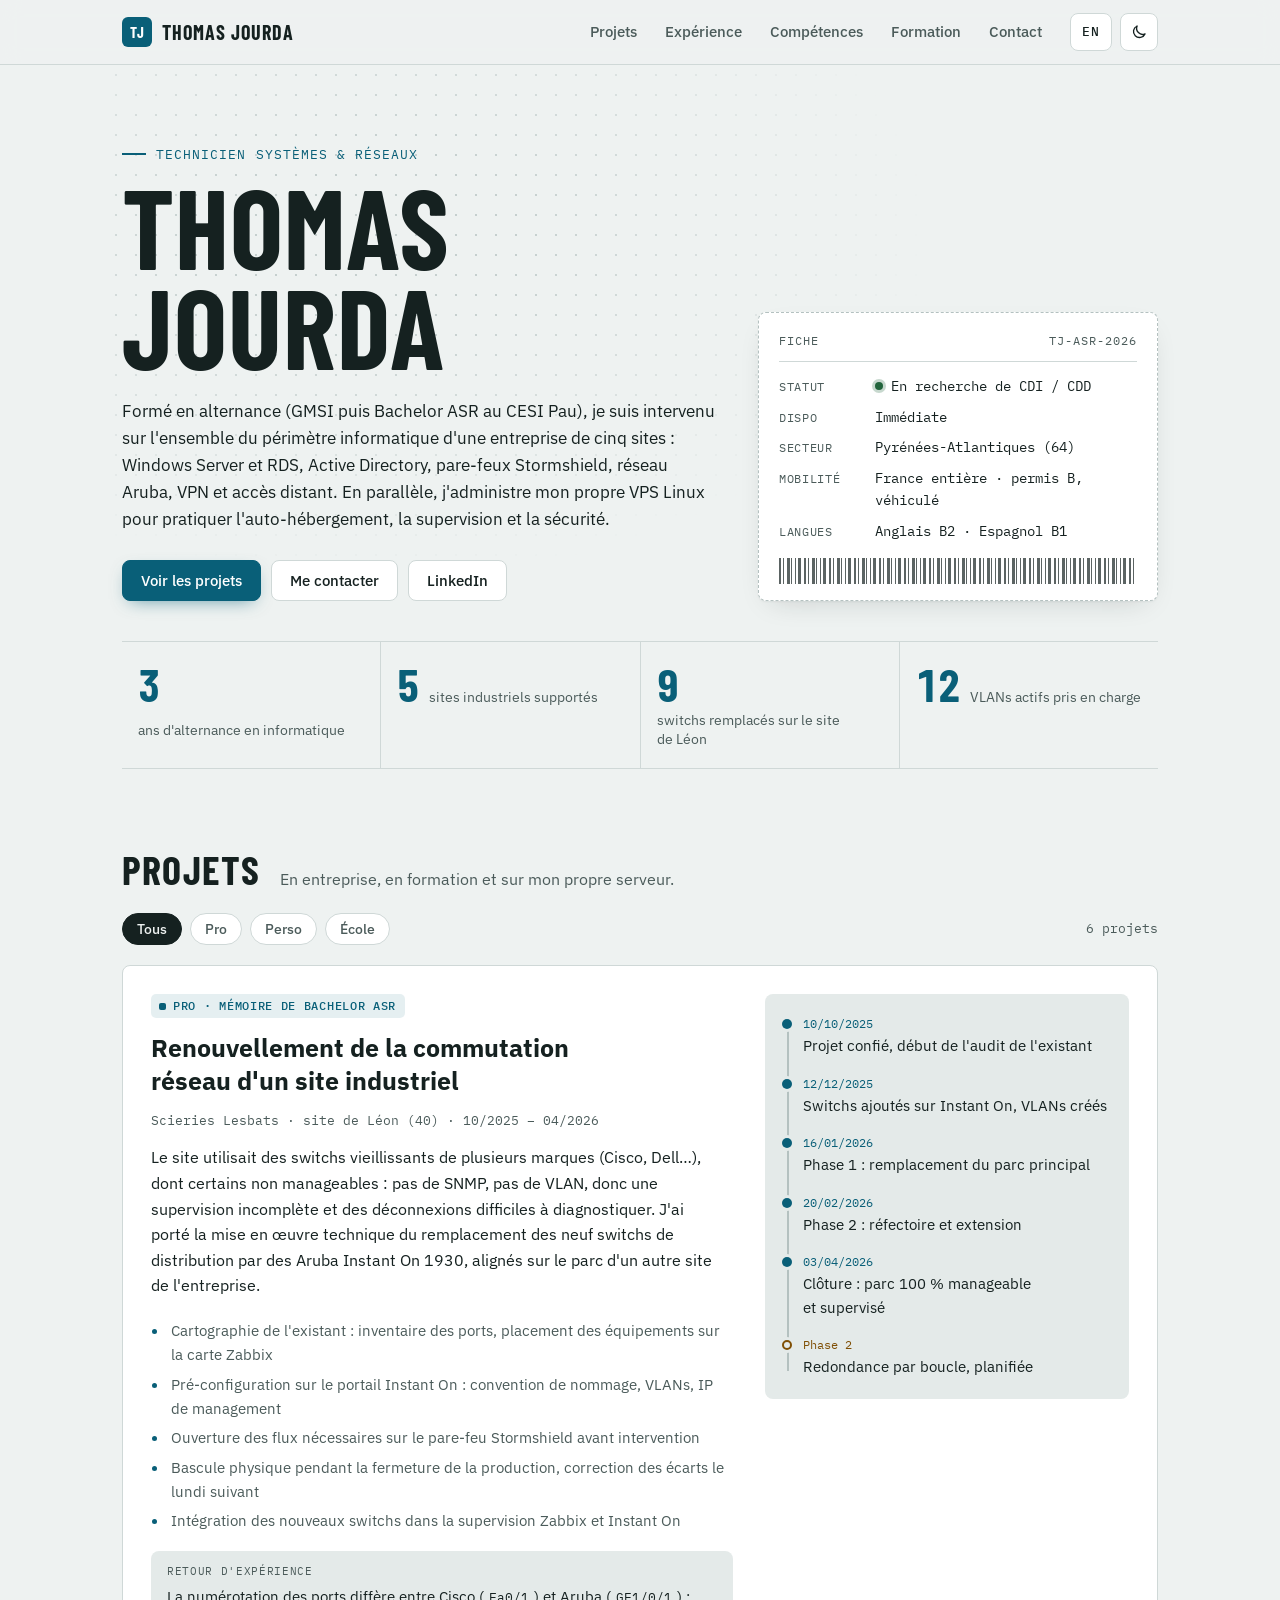
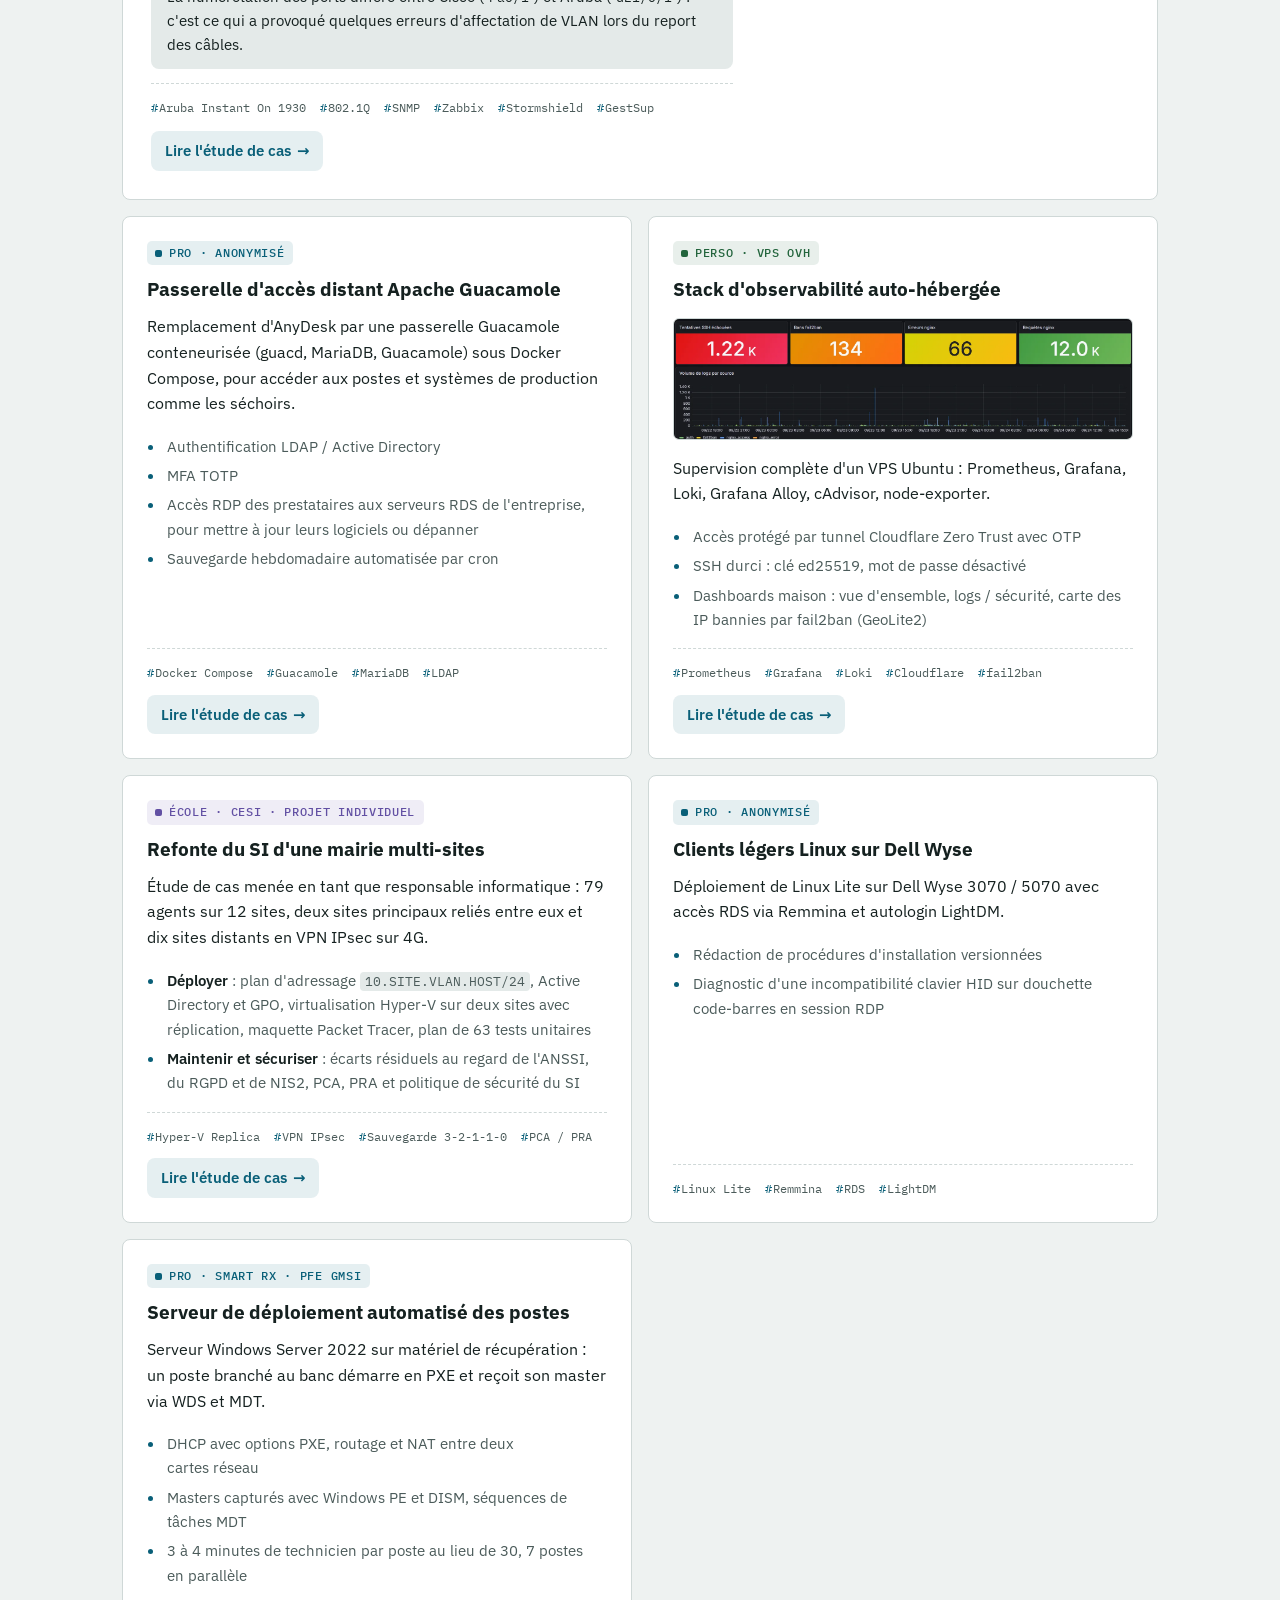
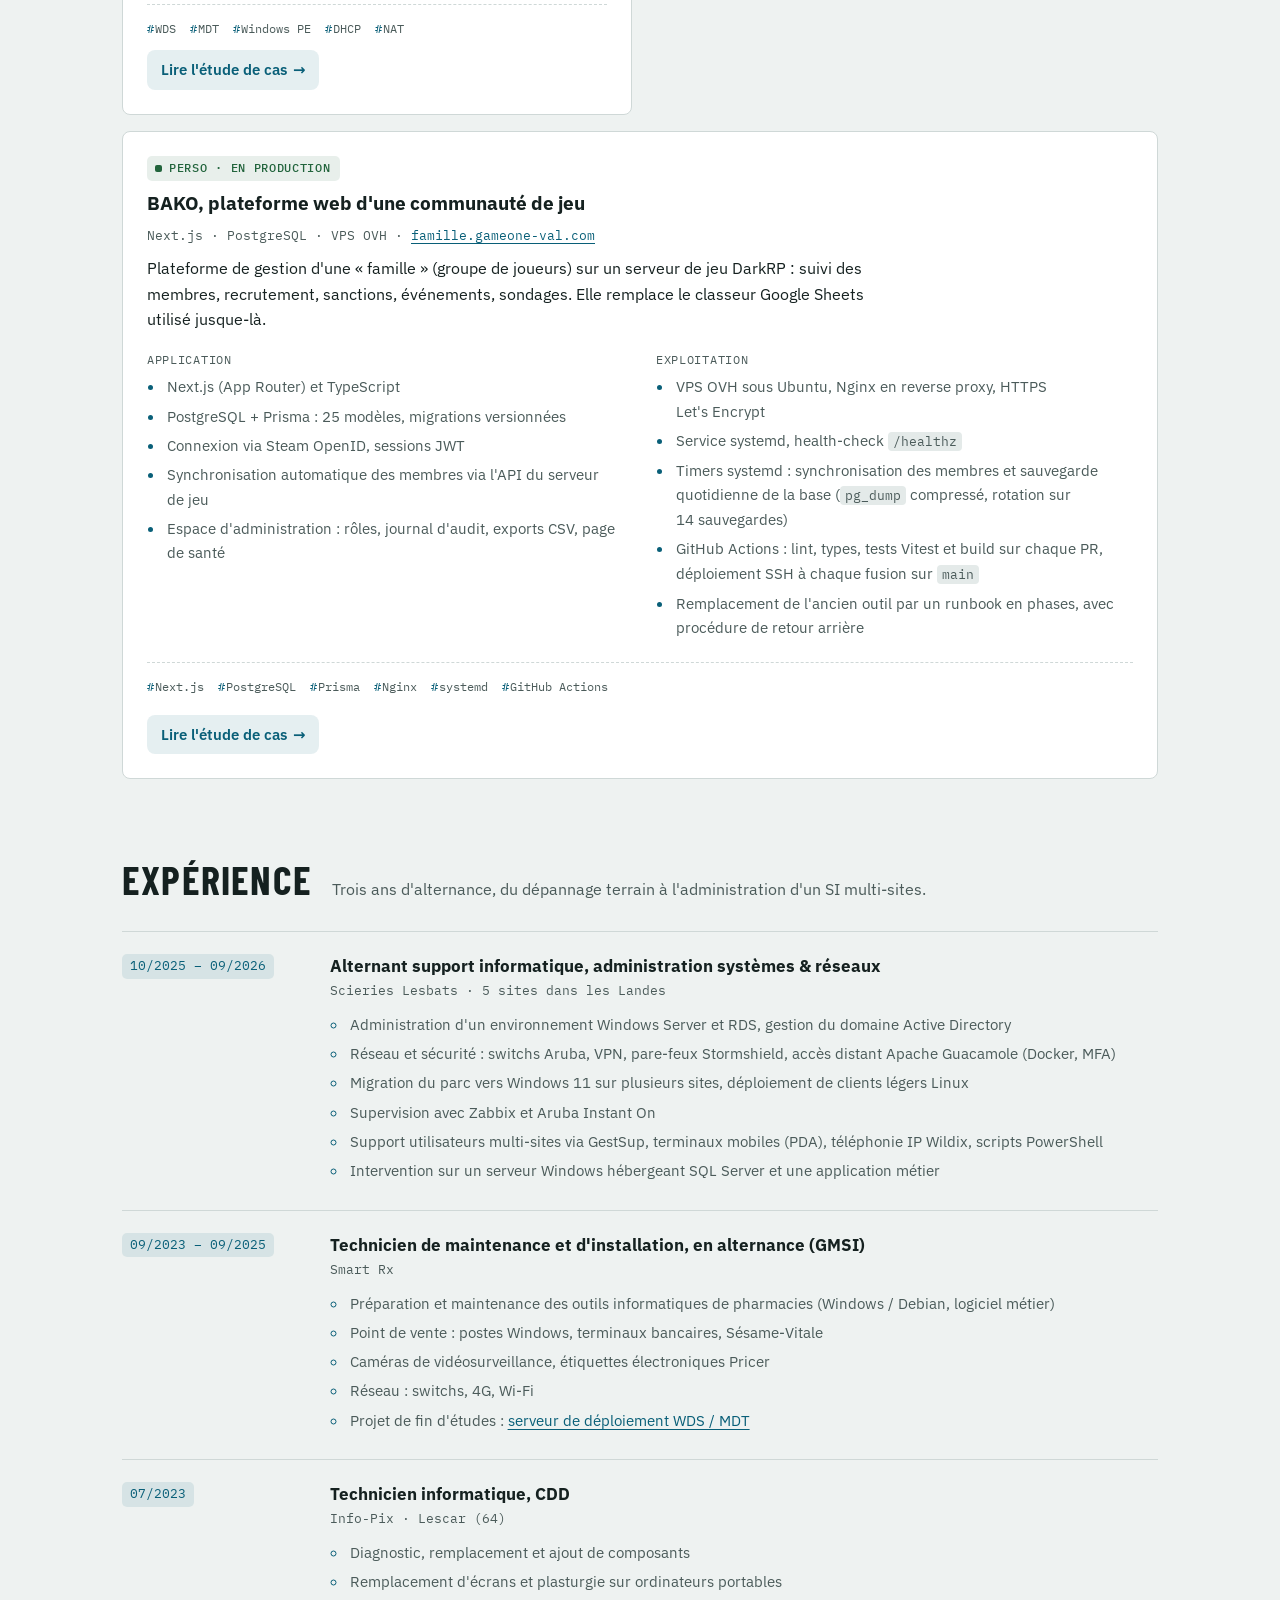
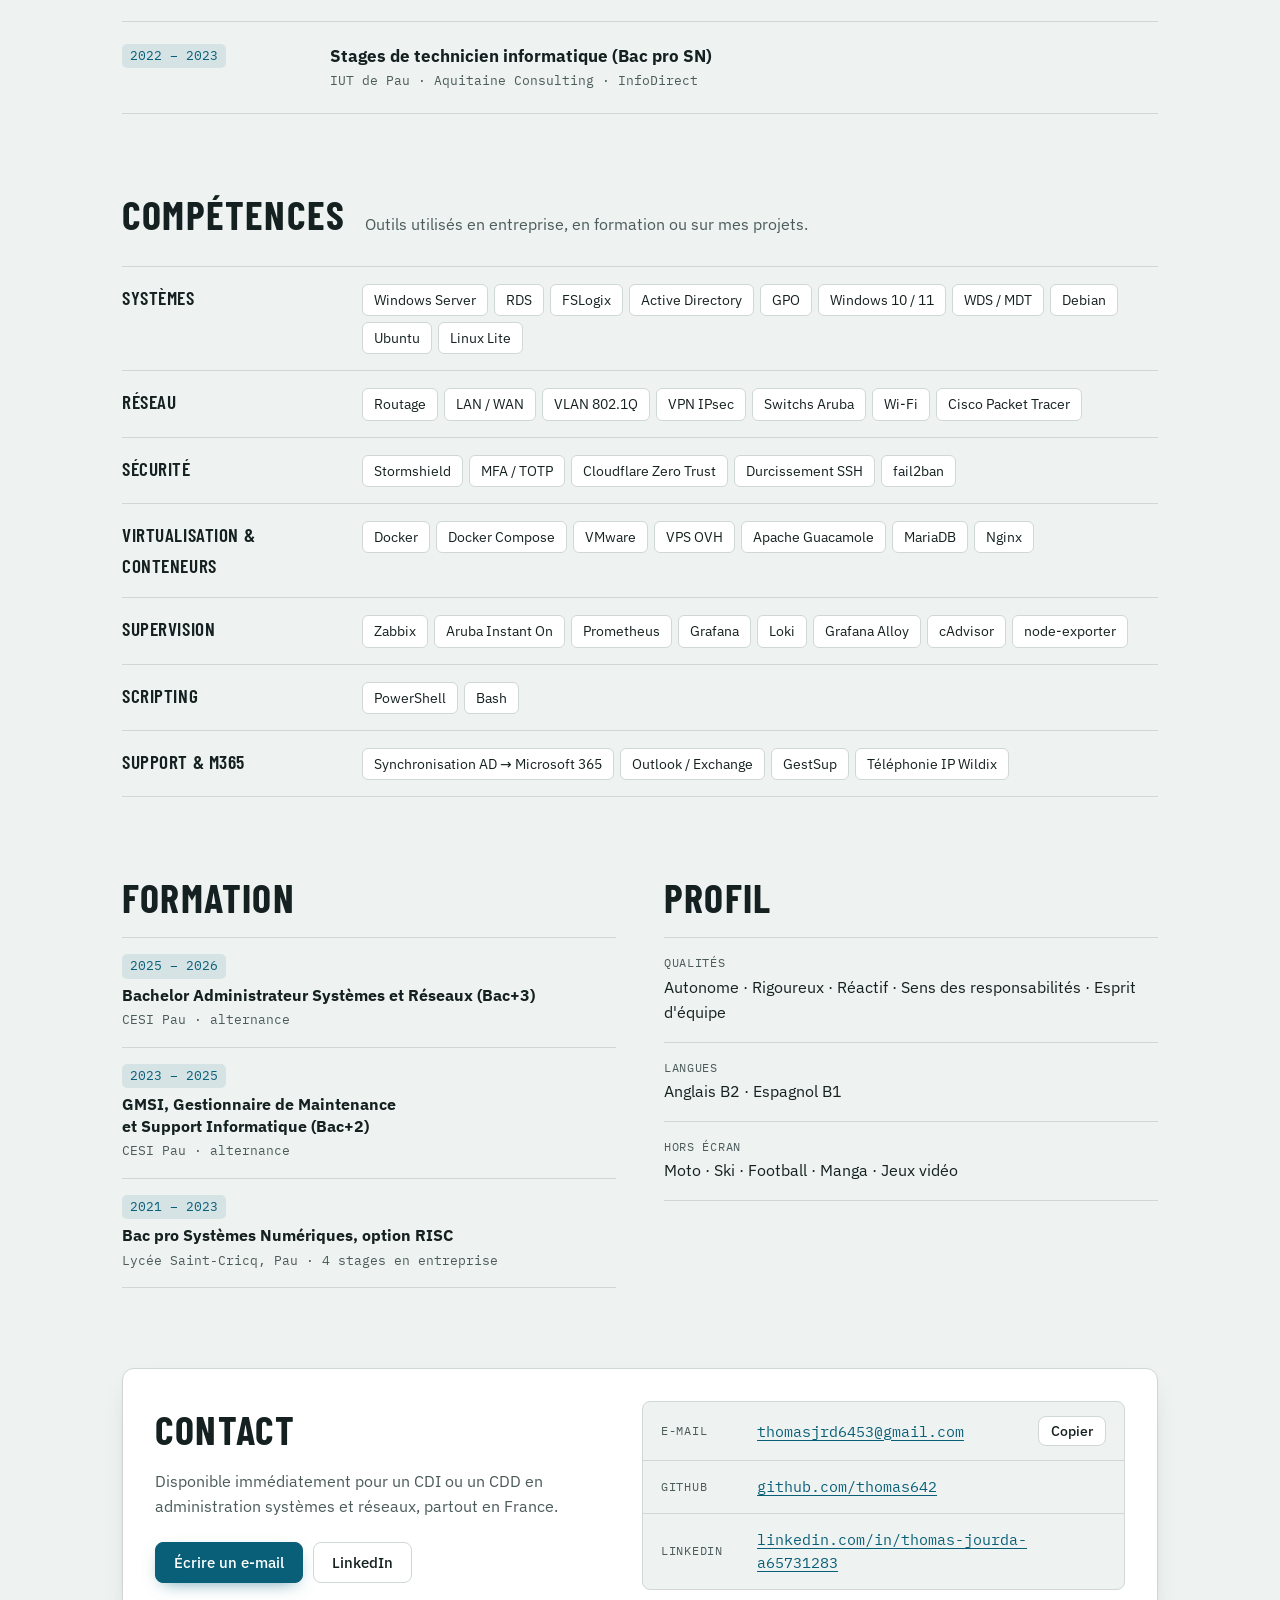
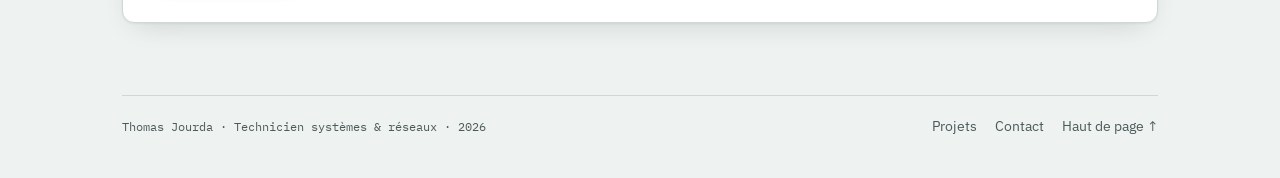
==== index.html @ bf683b91 "Étude de cas : serveur de déploiement des postes (Smart Rx) - Nouvelle page FR/EN : serveur WDS + MD" ====
<!DOCTYPE html>
<html lang="fr">
<head>
<meta charset="UTF-8">
<meta name="viewport" content="width=device-width, initial-scale=1.0, viewport-fit=cover">
<title>Thomas Jourda · Technicien systèmes &amp; réseaux</title>
<meta name="description" content="Portfolio de Thomas Jourda, technicien systèmes et réseaux (Bachelor ASR, CESI Pau) : Windows Server, Active Directory, réseau Aruba, Stormshield, supervision.">
<link rel="canonical" href="https://thomas642.github.io/Portfolio/">
<link rel="alternate" hreflang="fr" href="https://thomas642.github.io/Portfolio/">
<link rel="alternate" hreflang="en" href="https://thomas642.github.io/Portfolio/en/">
<link rel="alternate" hreflang="x-default" href="https://thomas642.github.io/Portfolio/">
<meta property="og:type" content="website">
<meta property="og:locale" content="fr_FR">
<meta property="og:site_name" content="Thomas Jourda">
<meta property="og:title" content="Thomas Jourda · Technicien systèmes &amp; réseaux">
<meta property="og:description" content="Windows Server, Active Directory, réseau Aruba, Stormshield, supervision. Projets, expérience et contact.">
<meta property="og:url" content="https://thomas642.github.io/Portfolio/">
<meta property="og:image" content="https://thomas642.github.io/Portfolio/assets/og-image.png">
<meta property="og:image:width" content="1200">
<meta property="og:image:height" content="630">
<meta property="og:image:alt" content="Thomas Jourda, technicien systèmes et réseaux">
<meta name="twitter:card" content="summary_large_image">
<link rel="preload" href="assets/fonts/barlow-condensed-700-latin.woff2" as="font" type="font/woff2" crossorigin>
<link rel="preload" href="assets/fonts/ibm-plex-sans-latin.woff2" as="font" type="font/woff2" crossorigin>
<meta name="theme-color" content="#eef2f1" media="(prefers-color-scheme: light)">
<meta name="theme-color" content="#0f1618" media="(prefers-color-scheme: dark)">
<link rel="stylesheet" href="assets/style.css?v=20261102a">
<link rel="icon" href="assets/favicon.svg" type="image/svg+xml">
<link rel="apple-touch-icon" href="assets/apple-touch-icon.png">
</head>
<body>
<!-- BODY:START -->
<a class="skip" href="#projets">Aller au contenu</a>
<header class="topbar">
  <div class="wrap topbar-inner">
    <a class="brand" href="#top" aria-label="Thomas Jourda, accueil du portfolio"><span class="mono-tag" aria-hidden="true">TJ</span>Thomas Jourda</a>
    <nav class="mainnav" aria-label="Sections">
      <a href="#projets">Projets</a>
      <a href="#experience">Expérience</a>
      <a href="#competences">Compétences</a>
      <a href="#formation">Formation</a>
      <a href="#contact">Contact</a>
    </nav>
    <div class="top-actions">
      <a class="lang-switch" href="en/index.html" hreflang="en" lang="en" aria-label="English version">EN</a>
      <button id="theme-toggle" class="icon-btn" type="button" aria-label="Passer en thème sombre">
      <svg class="i-moon" viewBox="0 0 24 24" aria-hidden="true"><path d="M20 14.5A8 8 0 0 1 9.5 4a8 8 0 1 0 10.5 10.5Z" fill="none" stroke="currentColor" stroke-width="1.8" stroke-linejoin="round"/></svg>
      <svg class="i-sun" viewBox="0 0 24 24" aria-hidden="true"><circle cx="12" cy="12" r="4" fill="none" stroke="currentColor" stroke-width="1.8"/><path d="M12 2.5v2.5M12 19v2.5M2.5 12H5M19 12h2.5M5.3 5.3l1.8 1.8M16.9 16.9l1.8 1.8M5.3 18.7l1.8-1.8M16.9 7.1l1.8-1.8" stroke="currentColor" stroke-width="1.8" stroke-linecap="round"/></svg>
      </button>
    </div>
  </div>
  <div class="progress" aria-hidden="true"><span id="progress-bar"></span></div>
</header>

<main id="top" class="wrap">


  <section class="hero">
    <div class="hero-text">
      <p class="eyebrow">Technicien systèmes &amp; réseaux</p>
      <h1>Thomas Jourda</h1>
      <p class="lead">
        Formé en alternance (GMSI puis Bachelor ASR au CESI Pau), je suis intervenu sur l'ensemble
        du périmètre informatique d'une entreprise de cinq sites : Windows Server et RDS, Active Directory,
        pare-feux Stormshield, réseau Aruba, VPN et accès distant. En parallèle, j'administre
        mon propre VPS Linux pour pratiquer l'auto-hébergement, la supervision et la sécurité.
      </p>
      <div class="cta">
        <a class="btn primary" href="#projets">Voir les projets</a>
        <a class="btn" href="#contact">Me contacter</a>
        <a class="btn" href="https://www.linkedin.com/in/thomas-jourda-a65731283/" target="_blank" rel="noopener">LinkedIn<span class="sr-only"> (s'ouvre dans un nouvel onglet)</span></a>
      </div>
    </div>

    <aside class="asset-tag" aria-label="Fiche récapitulative">
      <p class="tag-head"><span>FICHE</span><span>TJ-ASR-2026</span></p>
      <dl>
        <div><dt>Statut</dt><dd><span class="state ok"></span>En recherche de CDI / CDD</dd></div>
        <div><dt>Dispo</dt><dd data-dispo="court">À partir d'octobre 2026</dd></div>
        <div><dt>Secteur</dt><dd>Pyrénées-Atlantiques (64)</dd></div>
        <div><dt>Mobilité</dt><dd>France entière · permis B, véhiculé</dd></div>
        <div><dt>Langues</dt><dd>Anglais B2 · Espagnol B1</dd></div>
      </dl>
      <div class="barcode" aria-hidden="true"></div>
    </aside>
  </section>

  <ul class="stats" aria-label="Chiffres clés">
    <li><strong>3</strong><span>ans d'alternance en informatique</span></li>
    <li><strong>5</strong><span>sites industriels supportés</span></li>
    <li><strong>9</strong><span>switchs remplacés sur le site de Léon</span></li>
    <li><strong>12</strong><span>VLANs actifs pris en charge</span></li>
  </ul>

  <!-- PROJETS -->
  <section id="projets">
    <div class="section-head">
      <h2>Projets</h2>
      <p class="section-intro">En entreprise, en formation et sur mon propre serveur.</p>
    </div>
    <div class="filters" role="group" aria-label="Filtrer les projets">
      <button type="button" class="filter" data-filter="all" aria-pressed="true">Tous</button>
      <button type="button" class="filter" data-filter="pro" aria-pressed="false">Pro</button>
      <button type="button" class="filter" data-filter="perso" aria-pressed="false">Perso</button>
      <button type="button" class="filter" data-filter="ecole" aria-pressed="false">École</button>
      <p id="filter-count" class="filter-count" aria-live="polite">6 projets</p>
    </div>

    <article class="project featured" data-kind="pro">
      <div class="project-main">
        <p class="kind pro">Pro · mémoire de Bachelor ASR</p>
        <h3>Renouvellement de la commutation réseau d'un site industriel</h3>
        <p class="meta">Scieries Lesbats · site de Léon (40) · 10/2025 – 04/2026</p>
        <p>
          Le site utilisait des switchs vieillissants de plusieurs marques (Cisco, Dell…), dont certains
          non manageables : pas de SNMP, pas de VLAN, donc une supervision incomplète et des déconnexions
          difficiles à diagnostiquer. J'ai porté la mise en œuvre technique du remplacement des
          neuf switchs de distribution par des Aruba Instant On 1930, alignés sur le parc d'un autre site de l'entreprise.
        </p>
        <ul class="points">
          <li>Cartographie de l'existant : inventaire des ports, placement des équipements sur la carte Zabbix</li>
          <li>Pré-configuration sur le portail Instant On : convention de nommage, VLANs, IP de management</li>
          <li>Ouverture des flux nécessaires sur le pare-feu Stormshield avant intervention</li>
          <li>Bascule physique pendant la fermeture de la production, correction des écarts le lundi suivant</li>
          <li>Intégration des nouveaux switchs dans la supervision Zabbix et Instant On</li>
        </ul>
        <p class="lesson">
          <span>Retour d'expérience</span>
          La numérotation des ports diffère entre Cisco (<code>Fa0/1</code>) et Aruba (<code>GE1/0/1</code>) :
          c'est ce qui a provoqué quelques erreurs d'affectation de VLAN lors du report des câbles.
        </p>
        <ul class="stack"><li>Aruba Instant On 1930</li><li>802.1Q</li><li>SNMP</li><li>Zabbix</li><li>Stormshield</li><li>GestSup</li></ul>
        <a class="case-link" href="projets/leon.html">Lire l'étude de cas <span aria-hidden="true">→</span></a>
      </div>

      <ol class="runlog" aria-label="Déroulé du projet">
        <li><time>10/10/2025</time><span>Projet confié, début de l'audit de l'existant</span></li>
        <li><time>12/12/2025</time><span>Switchs ajoutés sur Instant On, VLANs créés</span></li>
        <li><time>16/01/2026</time><span>Phase 1 : remplacement du parc principal</span></li>
        <li><time>20/02/2026</time><span>Phase 2 : réfectoire et extension</span></li>
        <li><time>03/04/2026</time><span>Clôture : parc 100 % manageable et supervisé</span></li>
        <li class="next"><time>Phase 2</time><span>Redondance par boucle, planifiée</span></li>
      </ol>
    </article>

    <div class="project-grid">

      <article class="project" data-kind="pro">
        <p class="kind pro">Pro · anonymisé</p>
        <h3>Passerelle d'accès distant Apache Guacamole</h3>
        <p>Remplacement d'AnyDesk par une passerelle Guacamole conteneurisée (guacd, MariaDB, Guacamole) sous Docker Compose, pour accéder aux postes et systèmes de production comme les séchoirs.</p>
        <ul class="points">
          <li>Authentification LDAP / Active Directory</li>
          <li>MFA TOTP</li>
          <li>Accès RDP des prestataires aux serveurs RDS de l'entreprise, pour mettre à jour leurs logiciels ou dépanner</li>
          <li>Sauvegarde hebdomadaire automatisée par cron</li>
        </ul>
        <ul class="stack"><li>Docker Compose</li><li>Guacamole</li><li>MariaDB</li><li>LDAP</li></ul>
        <a class="case-link" href="projets/guacamole.html">Lire l'étude de cas <span aria-hidden="true">→</span></a>
      </article>

      <article class="project" data-kind="perso">
        <p class="kind perso">Perso · VPS OVH</p>
        <h3>Stack d'observabilité auto-hébergée</h3>
        <a class="thumb" href="projets/observabilite.html" tabindex="-1" aria-hidden="true"><img src="assets/img/grafana-securite.webp" width="1531" height="399" loading="lazy" decoding="async" alt=""></a>
        <p>Supervision complète d'un VPS Ubuntu : Prometheus, Grafana, Loki, Grafana Alloy, cAdvisor, node-exporter.</p>
        <ul class="points">
          <li>Accès protégé par tunnel Cloudflare Zero Trust avec OTP</li>
          <li>SSH durci : clé ed25519, mot de passe désactivé</li>
          <li>Dashboards maison : vue d'ensemble, logs / sécurité, carte des IP bannies par fail2ban (GeoLite2)</li>
        </ul>
        <ul class="stack"><li>Prometheus</li><li>Grafana</li><li>Loki</li><li>Cloudflare</li><li>fail2ban</li></ul>
        <a class="case-link" href="projets/observabilite.html">Lire l'étude de cas <span aria-hidden="true">→</span></a>
      </article>

      <article class="project" data-kind="ecole">
        <p class="kind school">École · CESI · projet individuel</p>
        <h3>Refonte du SI d'une mairie multi-sites</h3>
        <p>
          Étude de cas menée en tant que responsable informatique : 79 agents sur 12 sites,
          deux sites principaux reliés entre eux et dix sites distants en VPN IPsec sur 4G.
        </p>
        <ul class="points">
          <li><em>Déployer</em> : plan d'adressage <code>10.SITE.VLAN.HOST/24</code>, Active Directory et GPO, virtualisation Hyper-V sur deux sites avec réplication, maquette Packet Tracer, plan de 63 tests unitaires</li>
          <li><em>Maintenir et sécuriser</em> : écarts résiduels au regard de l'ANSSI, du RGPD et de NIS2, PCA, PRA et politique de sécurité du SI</li>
        </ul>
        <ul class="stack"><li>Hyper-V Replica</li><li>VPN IPsec</li><li>Sauvegarde 3-2-1-1-0</li><li>PCA / PRA</li></ul>
        <a class="case-link" href="projets/kernelac.html">Lire l'étude de cas <span aria-hidden="true">→</span></a>
      </article>

      <article class="project" data-kind="pro">
        <p class="kind pro">Pro · anonymisé</p>
        <h3>Clients légers Linux sur Dell Wyse</h3>
        <p>Déploiement de Linux Lite sur Dell Wyse 3070 / 5070 avec accès RDS via Remmina et autologin LightDM.</p>
        <ul class="points">
          <li>Rédaction de procédures d'installation versionnées</li>
          <li>Diagnostic d'une incompatibilité clavier HID sur douchette code-barres en session RDP</li>
        </ul>
        <ul class="stack"><li>Linux Lite</li><li>Remmina</li><li>RDS</li><li>LightDM</li></ul>
      </article>

      <article class="project" data-kind="pro">
        <p class="kind pro">Pro · Smart Rx · PFE GMSI</p>
        <h3>Serveur de déploiement automatisé des postes</h3>
        <p>Serveur Windows Server 2022 sur matériel de récupération : un poste branché au banc démarre en PXE et reçoit son master via WDS et MDT.</p>
        <ul class="points">
          <li>DHCP avec options PXE, routage et NAT entre deux cartes réseau</li>
          <li>Masters capturés avec Windows PE et DISM, séquences de tâches MDT</li>
          <li>3 à 4 minutes de technicien par poste au lieu de 30, 7 postes en parallèle</li>
        </ul>
        <ul class="stack"><li>WDS</li><li>MDT</li><li>Windows PE</li><li>DHCP</li><li>NAT</li></ul>
        <a class="case-link" href="projets/deploiement.html">Lire l'étude de cas <span aria-hidden="true">→</span></a>
      </article>

    </div>

    <article class="project wide" data-kind="perso">
      <div class="wide-head">
        <p class="kind perso">Perso · en production</p>
        <h3>BAKO, plateforme web d'une communauté de jeu</h3>
        <p class="meta">Next.js · PostgreSQL · VPS OVH · <a href="https://famille.gameone-val.com" target="_blank" rel="noopener">famille.gameone-val.com<span class="sr-only"> (s'ouvre dans un nouvel onglet)</span></a></p>
        <p>
          Plateforme de gestion d'une « famille » (groupe de joueurs) sur un serveur de jeu DarkRP :
          suivi des membres, recrutement, sanctions, événements, sondages. Elle remplace le classeur
          Google Sheets utilisé jusque-là.
        </p>
      </div>
      <div class="wide-cols">
        <div>
          <p class="col-title">Application</p>
          <ul class="points">
            <li>Next.js (App Router) et TypeScript</li>
            <li>PostgreSQL + Prisma : 25 modèles, migrations versionnées</li>
            <li>Connexion via Steam OpenID, sessions JWT</li>
            <li>Synchronisation automatique des membres via l'API du serveur de jeu</li>
            <li>Espace d'administration : rôles, journal d'audit, exports CSV, page de santé</li>
          </ul>
        </div>
        <div>
          <p class="col-title">Exploitation</p>
          <ul class="points">
            <li>VPS OVH sous Ubuntu, Nginx en reverse proxy, HTTPS Let's Encrypt</li>
            <li>Service systemd, health-check <code>/healthz</code></li>
            <li>Timers systemd : synchronisation des membres et sauvegarde quotidienne de la base (<code>pg_dump</code> compressé, rotation sur 14 sauvegardes)</li>
            <li>GitHub Actions : lint, types, tests Vitest et build sur chaque PR, déploiement SSH à chaque fusion sur <code>main</code></li>
            <li>Remplacement de l'ancien outil par un runbook en phases, avec procédure de retour arrière</li>
          </ul>
        </div>
      </div>
      <ul class="stack"><li>Next.js</li><li>PostgreSQL</li><li>Prisma</li><li>Nginx</li><li>systemd</li><li>GitHub Actions</li></ul>
      <a class="case-link" href="projets/bako.html">Lire l'étude de cas <span aria-hidden="true">→</span></a>
    </article>
  </section>

  <!-- EXPERIENCE -->
  <section id="experience">
    <div class="section-head">
      <h2>Expérience</h2>
      <p class="section-intro">Trois ans d'alternance, du dépannage terrain à l'administration d'un SI multi-sites.</p>
    </div>
    <ol class="timeline">
      <li>
        <time>10/2025 – 09/2026</time>
        <div>
          <h3>Alternant support informatique, administration systèmes &amp; réseaux</h3>
          <p class="meta">Scieries Lesbats · 5 sites dans les Landes</p>
          <ul class="points">
            <li>Administration d'un environnement Windows Server et RDS, gestion du domaine Active Directory</li>
            <li>Réseau et sécurité : switchs Aruba, VPN, pare-feux Stormshield, accès distant Apache Guacamole (Docker, MFA)</li>
            <li>Migration du parc vers Windows 11 sur plusieurs sites, déploiement de clients légers Linux</li>
            <li>Supervision avec Zabbix et Aruba Instant On</li>
            <li>Support utilisateurs multi-sites via GestSup, terminaux mobiles (PDA), téléphonie IP Wildix, scripts PowerShell</li>
            <li>Intervention sur un serveur Windows hébergeant SQL Server et une application métier</li>
          </ul>
        </div>
      </li>
      <li>
        <time>09/2023 – 09/2025</time>
        <div>
          <h3>Technicien de maintenance et d'installation, en alternance (GMSI)</h3>
          <p class="meta">Smart Rx</p>
          <ul class="points">
            <li>Préparation et maintenance des outils informatiques de pharmacies (Windows / Debian, logiciel métier)</li>
            <li>Point de vente : postes Windows, terminaux bancaires, Sésame-Vitale</li>
            <li>Caméras de vidéosurveillance, étiquettes électroniques Pricer</li>
            <li>Réseau : switchs, 4G, Wi-Fi</li>
            <li>Projet de fin d'études : <a href="projets/deploiement.html">serveur de déploiement WDS / MDT</a></li>
          </ul>
        </div>
      </li>
      <li>
        <time>07/2023</time>
        <div>
          <h3>Technicien informatique, CDD</h3>
          <p class="meta">Info-Pix · Lescar (64)</p>
          <ul class="points">
            <li>Diagnostic, remplacement et ajout de composants</li>
            <li>Remplacement d'écrans et plasturgie sur ordinateurs portables</li>
          </ul>
        </div>
      </li>
      <li>
        <time>2022 – 2023</time>
        <div>
          <h3>Stages de technicien informatique (Bac pro SN)</h3>
          <p class="meta">IUT de Pau · Aquitaine Consulting · InfoDirect</p>
        </div>
      </li>
    </ol>
  </section>

  <!-- COMPETENCES -->
  <section id="competences">
    <div class="section-head">
      <h2>Compétences</h2>
      <p class="section-intro">Outils utilisés en entreprise, en formation ou sur mes projets.</p>
    </div>
    <dl class="skills">
      <div><dt>Systèmes</dt><dd><ul class="chips"><li>Windows Server</li><li>RDS</li><li>FSLogix</li><li>Active Directory</li><li>GPO</li><li>Windows 10 / 11</li><li>WDS / MDT</li><li>Debian</li><li>Ubuntu</li><li>Linux Lite</li></ul></dd></div>
      <div><dt>Réseau</dt><dd><ul class="chips"><li>Routage</li><li>LAN / WAN</li><li>VLAN 802.1Q</li><li>VPN IPsec</li><li>Switchs Aruba</li><li>Wi-Fi</li><li>Cisco Packet Tracer</li></ul></dd></div>
      <div><dt>Sécurité</dt><dd><ul class="chips"><li>Stormshield</li><li>MFA / TOTP</li><li>Cloudflare Zero Trust</li><li>Durcissement SSH</li><li>fail2ban</li></ul></dd></div>
      <div><dt>Virtualisation &amp; conteneurs</dt><dd><ul class="chips"><li>Docker</li><li>Docker Compose</li><li>VMware</li><li>VPS OVH</li><li>Apache Guacamole</li><li>MariaDB</li><li>Nginx</li></ul></dd></div>
      <div><dt>Supervision</dt><dd><ul class="chips"><li>Zabbix</li><li>Aruba Instant On</li><li>Prometheus</li><li>Grafana</li><li>Loki</li><li>Grafana Alloy</li><li>cAdvisor</li><li>node-exporter</li></ul></dd></div>
      <div><dt>Scripting</dt><dd><ul class="chips"><li>PowerShell</li><li>Bash</li></ul></dd></div>
      <div><dt>Support &amp; M365</dt><dd><ul class="chips"><li>Synchronisation AD → Microsoft 365</li><li>Outlook / Exchange</li><li>GestSup</li><li>Téléphonie IP Wildix</li></ul></dd></div>
    </dl>
  </section>

  <!-- FORMATION + PROFIL -->
  <section id="formation" class="split">
    <div>
      <h2>Formation</h2>
      <ol class="timeline slim">
        <li><time>2025 – 2026</time><div><h3>Bachelor Administrateur Systèmes et Réseaux (Bac+3)</h3><p class="meta">CESI Pau · alternance</p></div></li>
        <li><time>2023 – 2025</time><div><h3>GMSI, Gestionnaire de Maintenance et Support Informatique (Bac+2)</h3><p class="meta">CESI Pau · alternance</p></div></li>
        <li><time>2021 – 2023</time><div><h3>Bac pro Systèmes Numériques, option RISC</h3><p class="meta">Lycée Saint-Cricq, Pau · 4 stages en entreprise</p></div></li>
      </ol>
    </div>
    <div>
      <h2>Profil</h2>
      <dl class="profile">
        <div><dt>Qualités</dt><dd>Autonome · Rigoureux · Réactif · Sens des responsabilités · Esprit d'équipe</dd></div>
        <div><dt>Langues</dt><dd>Anglais B2 · Espagnol B1</dd></div>
        <div><dt>Hors écran</dt><dd>Moto · Ski · Football · Manga · Jeux vidéo</dd></div>
      </dl>
    </div>
  </section>

  <!-- CONTACT -->
  <section id="contact" class="contact">
    <div class="contact-grid">
      <div class="contact-pitch">
        <h2>Contact</h2>
        <p><span data-dispo="long">Disponible à partir d'octobre 2026</span> pour un CDI ou un CDD en administration systèmes et réseaux, partout en France.</p>
        <div class="cta">
          <a class="btn primary" href="mailto:thomasjrd6453@gmail.com">Écrire un e-mail</a>
          <a class="btn" href="https://www.linkedin.com/in/thomas-jourda-a65731283/" target="_blank" rel="noopener">LinkedIn<span class="sr-only"> (s'ouvre dans un nouvel onglet)</span></a>
        </div>
      </div>
    <div class="contact-rows">
      <div class="contact-row">
        <span class="k">E-mail</span>
        <a id="email" class="v" href="mailto:thomasjrd6453@gmail.com">thomasjrd6453@gmail.com</a>
        <button id="copy-email" class="btn small" type="button">Copier</button>
      </div>
      <div class="contact-row">
        <span class="k">GitHub</span>
        <a class="v" href="https://github.com/thomas642" target="_blank" rel="noopener">github.com/thomas642<span class="sr-only"> (s'ouvre dans un nouvel onglet)</span></a>
      </div>
      <div class="contact-row">
        <span class="k">LinkedIn</span>
        <a class="v" href="https://www.linkedin.com/in/thomas-jourda-a65731283/" target="_blank" rel="noopener">linkedin.com/in/thomas-jourda-a65731283<span class="sr-only"> (s'ouvre dans un nouvel onglet)</span></a>
      </div>
    </div>
    </div>
  </section>

</main>

<footer class="wrap">
  <div class="footer-inner">
    <p>Thomas Jourda · Technicien systèmes &amp; réseaux · 2026</p>
    <nav aria-label="Pied de page">
      <a href="#projets">Projets</a>
      <a href="#contact">Contact</a>
      <a href="#top">Haut de page ↑</a>
    </nav>
  </div>
</footer>

<a id="to-top" class="to-top" href="#top" aria-label="Revenir en haut de la page" hidden>
  <svg viewBox="0 0 24 24" aria-hidden="true"><path d="M12 19V5M5.5 11.5 12 5l6.5 6.5" fill="none" stroke="currentColor" stroke-width="2" stroke-linecap="round" stroke-linejoin="round"/></svg>
</a>
<!-- BODY:END -->
<script src="assets/main.js?v=20261102a"></script>
</body>
</html>
---- assets/style.css ----
/* Polices hébergées sur le site (sous-ensemble latin) : pas d'appel à un service tiers. */
@font-face { font-family: "Barlow Condensed"; font-style: normal; font-weight: 600; font-display: swap; src: url("fonts/barlow-condensed-600-latin.woff2") format("woff2"); unicode-range: U+0000-00FF, U+0131, U+0152-0153, U+02BB-02BC, U+02C6, U+02DA, U+02DC, U+0304, U+0308, U+0329, U+2000-206F, U+20AC, U+2122, U+2191, U+2193, U+2212, U+2215, U+FEFF, U+FFFD; }
@font-face { font-family: "Barlow Condensed"; font-style: normal; font-weight: 700; font-display: swap; src: url("fonts/barlow-condensed-700-latin.woff2") format("woff2"); unicode-range: U+0000-00FF, U+0131, U+0152-0153, U+02BB-02BC, U+02C6, U+02DA, U+02DC, U+0304, U+0308, U+0329, U+2000-206F, U+20AC, U+2122, U+2191, U+2193, U+2212, U+2215, U+FEFF, U+FFFD; }
@font-face { font-family: "IBM Plex Mono"; font-style: normal; font-weight: 400; font-display: swap; src: url("fonts/ibm-plex-mono-400-latin.woff2") format("woff2"); unicode-range: U+0000-00FF, U+0131, U+0152-0153, U+02BB-02BC, U+02C6, U+02DA, U+02DC, U+0304, U+0308, U+0329, U+2000-206F, U+20AC, U+2122, U+2191, U+2193, U+2212, U+2215, U+FEFF, U+FFFD; }
@font-face { font-family: "IBM Plex Mono"; font-style: normal; font-weight: 500; font-display: swap; src: url("fonts/ibm-plex-mono-500-latin.woff2") format("woff2"); unicode-range: U+0000-00FF, U+0131, U+0152-0153, U+02BB-02BC, U+02C6, U+02DA, U+02DC, U+0304, U+0308, U+0329, U+2000-206F, U+20AC, U+2122, U+2191, U+2193, U+2212, U+2215, U+FEFF, U+FFFD; }
@font-face { font-family: "IBM Plex Sans"; font-style: normal; font-weight: 100 700; font-display: swap; src: url("fonts/ibm-plex-sans-latin.woff2") format("woff2"); unicode-range: U+0000-00FF, U+0131, U+0152-0153, U+02BB-02BC, U+02C6, U+02DA, U+02DC, U+0304, U+0308, U+0329, U+2000-206F, U+20AC, U+2122, U+2191, U+2193, U+2212, U+2215, U+FEFF, U+FFFD; }

/* Direction artistique : « étiquette de baie ».
   Fond gris-vert d'une salle technique, bleu câble comme accent,
   titres condensés façon plaque signalétique, mono pour les valeurs techniques.
   Thème clair par défaut, thème sombre selon l'appareil ou le bouton du bandeau. */

:root {
  --ground: #eef2f1;
  --surface: #ffffff;
  --surface-2: #e4eae9;
  --line: #cfd8d7;
  --line-strong: #b4c1c0;
  --ink: #152120;
  --ink-2: #4b5b5a;
  --accent: #095f78;
  --accent-ink: #ffffff;
  --pro: #095f78;
  --perso: #22643c;
  --school: #6250a3;
  --wip: #7f4f05;
  --shadow: 0 1px 2px rgba(21, 33, 32, 0.05), 0 10px 28px -14px rgba(21, 33, 32, 0.22);

  --display: "Barlow Condensed", "Arial Narrow", "Roboto Condensed", sans-serif;
  --sans: "IBM Plex Sans", system-ui, -apple-system, "Segoe UI", sans-serif;
  --mono: "IBM Plex Mono", ui-monospace, SFMono-Regular, Menlo, monospace;
  --maxw: 1100px;
  --r: 8px;
  --head-h: 64px;
}

@media (prefers-color-scheme: dark) {
  :root:not([data-theme="light"]) {
    color-scheme: dark;
    --ground: #0f1618;
    --surface: #162023;
    --surface-2: #1d292c;
    --line: #2b3a3d;
    --line-strong: #3b4d51;
    --ink: #dde6e5;
    --ink-2: #95a5a4;
    --accent: #5db7d2;
    --accent-ink: #062530;
    --pro: #5db7d2;
    --perso: #6fc390;
    --school: #aa9be3;
    --wip: #e2a84b;
    --shadow: 0 1px 2px rgba(0, 0, 0, 0.3), 0 12px 30px -14px rgba(0, 0, 0, 0.7);
  }
}
:root[data-theme="dark"] {
  color-scheme: dark;
  --ground: #0f1618;
  --surface: #162023;
  --surface-2: #1d292c;
  --line: #2b3a3d;
  --line-strong: #3b4d51;
  --ink: #dde6e5;
  --ink-2: #95a5a4;
  --accent: #5db7d2;
  --accent-ink: #062530;
  --pro: #5db7d2;
  --perso: #6fc390;
  --school: #aa9be3;
  --wip: #e2a84b;
  --shadow: 0 1px 2px rgba(0, 0, 0, 0.3), 0 12px 30px -14px rgba(0, 0, 0, 0.7);
}

* { box-sizing: border-box; }
[hidden] { display: none !important; }
html { scroll-behavior: smooth; }

body {
  margin: 0;
  background: var(--ground);
  color: var(--ink);
  font-family: var(--sans);
  font-size: 16px;
  line-height: 1.6;
  -webkit-font-smoothing: antialiased;
}

a { color: var(--accent); text-underline-offset: 3px; }
a:focus-visible, button:focus-visible, [tabindex="0"]:focus-visible { outline: 2px solid var(--accent); outline-offset: 3px; border-radius: 4px; }
code { font-family: var(--mono); font-size: 0.86em; background: var(--surface-2); padding: 1px 5px; border-radius: 4px; }
::selection { background: color-mix(in srgb, var(--accent) 28%, transparent); }

.wrap { max-width: var(--maxw); margin-inline: auto; padding-inline: 16px; }
@media (min-width: 700px) { .wrap { padding-inline: 32px; } }

/* Lien d'évitement (clavier) */
.skip {
  position: absolute; left: 16px; top: -60px; z-index: 100;
  background: var(--accent); color: var(--accent-ink);
  padding: 8px 14px; border-radius: var(--r); font-weight: 600; text-decoration: none;
}
.skip:focus { top: calc(8px + env(safe-area-inset-top, 0px)); }

/* ---------- Bandeau de navigation ---------- */
.topbar {
  position: sticky;
  top: env(safe-area-inset-top, 0px);
  z-index: 20;
  background: color-mix(in srgb, var(--ground) 86%, transparent);
  backdrop-filter: saturate(1.4) blur(10px);
  -webkit-backdrop-filter: saturate(1.4) blur(10px);
  border-bottom: 1px solid var(--line);
}
.topbar-inner {
  display: grid;
  grid-template-columns: auto minmax(0, 1fr) auto;
  align-items: center;
  gap: 16px;
  min-height: var(--head-h);
}
.brand {
  display: inline-flex; align-items: center; gap: 10px;
  font-family: var(--display); font-weight: 700; font-size: 1.25rem;
  letter-spacing: 0.05em; text-transform: uppercase;
  color: var(--ink); text-decoration: none; white-space: nowrap;
}
.mono-tag {
  display: inline-grid; place-items: center;
  width: 30px; height: 30px; border-radius: 6px;
  background: var(--accent); color: var(--accent-ink);
  font-size: 0.95rem; letter-spacing: 0.02em;
}

.mainnav { display: flex; justify-content: flex-end; gap: 4px; }
.mainnav a {
  position: relative;
  color: var(--ink-2); text-decoration: none;
  font-size: 0.93rem; font-weight: 500;
  padding: 8px 12px; border-radius: 6px;
  white-space: nowrap;
  transition: color .15s, background-color .15s;
}
.mainnav a:hover { color: var(--ink); background: var(--surface-2); }
.mainnav a[aria-current="true"] { color: var(--accent); }
.mainnav a::after {
  content: ""; position: absolute; left: 12px; right: 12px; bottom: 3px;
  height: 2px; border-radius: 2px; background: var(--accent);
  transform: scaleX(0); transform-origin: left; transition: transform .25s ease;
}
.mainnav a[aria-current="true"]::after { transform: scaleX(1); }

.icon-btn {
  display: inline-grid; place-items: center;
  width: 38px; height: 38px; padding: 0;
  border-radius: 8px; border: 1px solid var(--line);
  background: var(--surface); color: var(--ink);
  cursor: pointer; transition: border-color .15s, color .15s;
}
.icon-btn:hover { border-color: var(--accent); color: var(--accent); }
.icon-btn svg { width: 18px; height: 18px; }
.i-sun { display: none; }
:root[data-theme="dark"] .i-moon { display: none; }
:root[data-theme="dark"] .i-sun { display: block; }
@media (prefers-color-scheme: dark) {
  :root:not([data-theme="light"]) .i-moon { display: none; }
  :root:not([data-theme="light"]) .i-sun { display: block; }
}

.progress { position: absolute; left: 0; right: 0; bottom: -1px; height: 2px; }
.progress span {
  display: block; height: 100%; background: var(--accent);
  transform: scaleX(0); transform-origin: left;
}

/* Téléphone : la navigation passe sur une ligne défilante */
@media (max-width: 760px) {
  .topbar-inner { grid-template-columns: minmax(0, 1fr) auto; gap: 0 12px; padding-top: 8px; }
  .mainnav {
    grid-column: 1 / -1; grid-row: 2;
    justify-content: flex-start;
    overflow-x: auto; scrollbar-width: none;
    margin-inline: -16px; padding: 4px 16px 8px;
    mask-image: linear-gradient(90deg, transparent 0, #000 16px, #000 calc(100% - 24px), transparent);
  }
  .mainnav::-webkit-scrollbar { display: none; }
  .mainnav a { padding: 6px 12px; background: var(--surface); border: 1px solid var(--line); }
  .mainnav a[aria-current="true"] { border-color: var(--accent); background: color-mix(in srgb, var(--accent) 10%, var(--surface)); }
  .mainnav a::after { display: none; }
}

/* ---------- Sections ---------- */
section { padding-block: 80px 0; }
section[id], main[id] { scroll-margin-top: calc(var(--head-h) + 20px); }
@media (max-width: 760px) { section[id] { scroll-margin-top: 120px; } }

.section-head { display: flex; flex-wrap: wrap; align-items: baseline; gap: 4px 20px; margin-bottom: 28px; }
h2 {
  font-family: var(--display);
  font-weight: 700;
  font-size: clamp(2rem, 4vw, 2.5rem);
  line-height: 1;
  letter-spacing: 0.03em;
  text-transform: uppercase;
  margin: 0;
  text-wrap: balance;
}
.split h2, .contact h2 { margin-bottom: 20px; }
.section-intro { margin: 0; color: var(--ink-2); max-width: 60ch; }
h3 { text-wrap: balance; }
p, li { text-wrap: pretty; }
.meta { font-family: var(--mono); font-size: 0.8rem; color: var(--ink-2); margin: 0; }

/* ---------- Hero ---------- */
.hero {
  position: relative; isolation: isolate;
  display: grid;
  grid-template-columns: minmax(0, 1fr);
  gap: 36px;
  align-items: end;
  padding-block: 72px 40px;
}
.hero::before {
  content: ""; position: absolute; z-index: -1;
  inset: 0 -16px;
  background-image: radial-gradient(var(--line-strong) 1px, transparent 1.3px);
  background-size: 20px 20px;
  -webkit-mask-image: radial-gradient(ellipse 70% 80% at 25% 30%, #000 20%, transparent 75%);
  mask-image: radial-gradient(ellipse 70% 80% at 25% 30%, #000 20%, transparent 75%);
  opacity: 0.7;
  pointer-events: none;
}
@media (min-width: 900px) { .hero { grid-template-columns: minmax(0, 1.5fr) minmax(0, 1fr); } }

.eyebrow {
  display: inline-flex; align-items: center; gap: 10px;
  font-family: var(--mono);
  font-size: 0.82rem;
  letter-spacing: 0.08em;
  text-transform: uppercase;
  color: var(--accent);
  margin: 0 0 10px;
}
.eyebrow::before { content: ""; width: 24px; height: 2px; background: currentColor; }
.hero h1 {
  font-family: var(--display);
  font-weight: 700;
  font-size: clamp(3.4rem, 11vw, 7rem);
  line-height: 0.9;
  letter-spacing: 0.01em;
  text-transform: uppercase;
  margin: 0 0 22px;
}
.lead { max-width: 60ch; margin: 0 0 28px; font-size: 1.05rem; }

.cta { display: flex; gap: 10px; flex-wrap: wrap; }
.btn {
  display: inline-flex; align-items: center; gap: 8px;
  font: 500 0.93rem var(--sans);
  padding: 10px 18px;
  border-radius: var(--r);
  border: 1px solid var(--line);
  background: var(--surface);
  color: var(--ink);
  text-decoration: none;
  cursor: pointer;
  transition: border-color .15s, background-color .15s, transform .15s, box-shadow .15s;
}
.btn:hover { border-color: var(--accent); transform: translateY(-1px); }
.btn.primary { background: var(--accent); border-color: var(--accent); color: var(--accent-ink); box-shadow: 0 6px 18px -8px color-mix(in srgb, var(--accent) 70%, transparent); }
.btn.primary:hover { filter: brightness(1.07); }
.btn.small { padding: 5px 12px; font-size: 0.85rem; }

/* Étiquette d'inventaire */
.asset-tag {
  font-family: var(--mono);
  font-size: 0.85rem;
  background: var(--surface);
  border: 1.5px dashed var(--line-strong);
  border-radius: var(--r);
  padding: 18px 20px 16px;
  box-shadow: var(--shadow);
}
.tag-head {
  display: flex; justify-content: space-between; gap: 12px;
  margin: 0 0 14px; padding-bottom: 10px;
  border-bottom: 1px solid var(--line);
  color: var(--ink-2); letter-spacing: 0.08em; font-size: 0.78rem;
}
.asset-tag dl { margin: 0; display: grid; gap: 9px; }
.asset-tag dl div { display: grid; grid-template-columns: 5.5rem minmax(0, 1fr); gap: 8px; }
.asset-tag dt { color: var(--ink-2); text-transform: uppercase; font-size: 0.72rem; letter-spacing: 0.06em; padding-top: 2px; }
.asset-tag dd { margin: 0; }
.state { display: inline-block; width: 8px; height: 8px; border-radius: 50%; margin-right: 8px; vertical-align: 1px; }
.state.ok { background: var(--perso); box-shadow: 0 0 0 3px color-mix(in srgb, var(--perso) 25%, transparent); }
.barcode {
  height: 26px; margin-top: 16px; opacity: 0.7;
  background: repeating-linear-gradient(90deg,
    var(--ink) 0 2px, transparent 2px 4px, var(--ink) 4px 5px, transparent 5px 8px,
    var(--ink) 8px 11px, transparent 11px 12px, var(--ink) 12px 13px, transparent 13px 16px,
    var(--ink) 16px 17px, transparent 17px 19px, var(--ink) 19px 22px, transparent 22px 25px);
}

/* Chiffres clés */
.stats {
  list-style: none; margin: 0; padding: 0;
  display: grid;
  grid-template-columns: repeat(2, minmax(0, 1fr));
  gap: 1px;
  background: var(--line);
  border-block: 1px solid var(--line);
}
@media (min-width: 760px) { .stats { grid-template-columns: repeat(4, minmax(0, 1fr)); } }
.stats li { background: var(--ground); padding: 20px 16px; display: flex; flex-wrap: wrap; align-items: baseline; gap: 4px 10px; }
.stats strong { font-family: var(--display); font-size: 2.8rem; line-height: 1; color: var(--accent); font-variant-numeric: tabular-nums; }
.stats span { font-size: 0.86rem; color: var(--ink-2); line-height: 1.35; }

/* ---------- Filtres de projets ---------- */
.filters { display: flex; flex-wrap: wrap; align-items: center; gap: 8px; margin: -8px 0 20px; }
.filter {
  font: 500 0.88rem var(--sans);
  padding: 6px 14px; border-radius: 999px;
  border: 1px solid var(--line); background: var(--surface); color: var(--ink-2);
  cursor: pointer; transition: all .15s;
}
.filter:hover { border-color: var(--accent); color: var(--ink); }
.filter[aria-pressed="true"] { background: var(--ink); border-color: var(--ink); color: var(--ground); }
.filter-count { margin: 0 0 0 auto; font-family: var(--mono); font-size: 0.8rem; color: var(--ink-2); }

/* ---------- Projets ---------- */
.project {
  background: var(--surface);
  border: 1px solid var(--line);
  border-radius: var(--r);
  padding: 24px;
  display: flex; flex-direction: column; gap: 12px;
  transition: border-color .2s, box-shadow .2s, transform .2s;
}
.project:hover { border-color: color-mix(in srgb, var(--accent) 45%, var(--line)); box-shadow: var(--shadow); transform: translateY(-2px); }
.project h3 { font-size: 1.2rem; line-height: 1.3; margin: 0; }
.project p { margin: 0; }

.kind {
  align-self: flex-start;
  font-family: var(--mono);
  font-size: 0.72rem;
  font-weight: 500;
  letter-spacing: 0.06em;
  text-transform: uppercase;
  display: inline-flex; align-items: center; gap: 7px;
  padding: 3px 9px 3px 8px;
  border-radius: 5px;
  color: var(--ink-2);
  background: color-mix(in srgb, currentColor 10%, transparent);
}
.kind::before { content: ""; width: 7px; height: 7px; border-radius: 2px; background: currentColor; }
.kind.pro { color: var(--pro); }
.kind.perso { color: var(--perso); }
.kind.school { color: var(--school); }
.kind.wip { color: var(--wip); }

.points { margin: 0; padding-left: 1.1rem; color: var(--ink-2); font-size: 0.95rem; }
.points li { margin: 5px 0; padding-left: 2px; }
.points li::marker { color: var(--accent); }
.points em { font-style: normal; font-weight: 600; color: var(--ink); }

.stack {
  list-style: none; margin: auto 0 0; padding: 14px 0 0;
  border-top: 1px dashed var(--line);
  display: flex; flex-wrap: wrap; gap: 6px 14px;
}
.stack li { font-family: var(--mono); font-size: 0.76rem; color: var(--ink-2); }
.stack li::before { content: "#"; color: var(--accent); margin-right: 1px; }

.repo { font-family: var(--mono); font-size: 0.85rem; }

/* Projet principal */
.featured {
  display: grid;
  grid-template-columns: minmax(0, 1fr);
  gap: 32px;
  margin-bottom: 16px;
  padding: 28px;
}
@media (min-width: 900px) { .featured { grid-template-columns: minmax(0, 1.6fr) minmax(0, 1fr); } }
.featured h3 { font-size: 1.55rem; }
.project-main { display: flex; flex-direction: column; gap: 14px; }
.lesson {
  background: var(--surface-2);
  border-radius: var(--r);
  padding: 12px 16px;
  font-size: 0.93rem;
}
.lesson span { display: block; font-family: var(--mono); font-size: 0.7rem; letter-spacing: 0.06em; text-transform: uppercase; color: var(--ink-2); margin-bottom: 4px; }

/* Journal de déroulé du projet */
.runlog {
  list-style: none; margin: 0; padding: 20px 20px 20px 38px;
  background: var(--surface-2);
  border-radius: var(--r);
  display: flex; flex-direction: column; gap: 16px;
  align-self: start;
  position: relative;
}
.runlog::before { content: ""; position: absolute; left: 22px; top: 28px; bottom: 28px; width: 2px; background: var(--line-strong); }
.runlog li { position: relative; display: flex; flex-direction: column; }
.runlog li::before {
  content: ""; position: absolute; left: -21px; top: 5px;
  width: 10px; height: 10px; border-radius: 50%;
  background: var(--accent);
  box-shadow: 0 0 0 3px var(--surface-2);
}
.runlog li.next::before { background: var(--surface-2); border: 2px solid var(--wip); width: 6px; height: 6px; }
.runlog time { font-family: var(--mono); font-size: 0.78rem; color: var(--accent); font-variant-numeric: tabular-nums; }
.runlog li.next time { color: var(--wip); }
.runlog span { font-size: 0.92rem; }

.project-grid {
  display: grid;
  grid-template-columns: repeat(auto-fit, minmax(min(100%, 420px), 1fr));
  gap: 16px;
}

.wide { margin-top: 16px; gap: 18px; }
.wide-head { display: flex; flex-direction: column; gap: 10px; }
.wide-head > p:last-child { max-width: 75ch; }
.wide-cols { display: grid; grid-template-columns: repeat(auto-fit, minmax(min(100%, 320px), 1fr)); gap: 16px 32px; }
.col-title { font-family: var(--mono); font-size: 0.72rem; letter-spacing: 0.06em; text-transform: uppercase; color: var(--ink-2); margin-bottom: 4px !important; }

.projects-empty { color: var(--ink-2); }

/* ---------- Timelines ---------- */
.timeline { list-style: none; margin: 0; padding: 0; }
.timeline > li {
  display: grid;
  grid-template-columns: minmax(0, 1fr);
  gap: 6px 32px;
  padding-block: 22px;
  border-top: 1px solid var(--line);
}
.timeline > li:last-child { border-bottom: 1px solid var(--line); }
@media (min-width: 760px) { .timeline > li { grid-template-columns: 11rem minmax(0, 1fr); } }
.timeline time {
  align-self: start; justify-self: start;
  font-family: var(--mono); font-size: 0.8rem; color: var(--accent); font-variant-numeric: tabular-nums;
  padding: 2px 8px; border-radius: 5px;
  background: color-mix(in srgb, var(--accent) 10%, transparent);
}
.timeline h3 { margin: 0 0 4px; font-size: 1.08rem; line-height: 1.35; }
.timeline .points { margin-top: 10px; }
.timeline.slim > li { grid-template-columns: minmax(0, 1fr); padding-block: 16px; }
.timeline.slim h3 { font-size: 1rem; }

/* ---------- Compétences ---------- */
.skills { margin: 0; border-top: 1px solid var(--line); }
.skills > div {
  display: grid;
  grid-template-columns: minmax(0, 1fr);
  gap: 10px 32px;
  padding-block: 16px;
  border-bottom: 1px solid var(--line);
}
@media (min-width: 760px) { .skills > div { grid-template-columns: 13rem minmax(0, 1fr); align-items: baseline; } }
.skills dt { font-family: var(--display); font-weight: 600; font-size: 1.2rem; letter-spacing: 0.03em; text-transform: uppercase; }
.skills dd { margin: 0; }
.chips { list-style: none; margin: 0; padding: 0; display: flex; flex-wrap: wrap; gap: 6px; }
.chips li {
  font-size: 0.87rem;
  padding: 4px 11px;
  border-radius: 6px;
  background: var(--surface);
  border: 1px solid var(--line);
  transition: border-color .15s, color .15s;
}
.chips li:hover { border-color: var(--accent); color: var(--accent); }

/* ---------- Formation / Profil ---------- */
.split { display: grid; grid-template-columns: minmax(0, 1fr); gap: 48px; }
@media (min-width: 900px) { .split { grid-template-columns: minmax(0, 1fr) minmax(0, 1fr); } }
.profile { margin: 0; border-top: 1px solid var(--line); }
.profile > div { padding-block: 16px; border-bottom: 1px solid var(--line); }
.profile dt { font-family: var(--mono); font-size: 0.72rem; letter-spacing: 0.06em; text-transform: uppercase; color: var(--ink-2); margin-bottom: 2px; }
.profile dd { margin: 0; }

/* ---------- Contact ---------- */
.contact-grid {
  display: grid;
  grid-template-columns: minmax(0, 1fr);
  gap: 28px 48px;
  align-items: center;
  padding: 32px;
  border-radius: calc(var(--r) + 4px);
  background: var(--surface);
  border: 1px solid var(--line);
  box-shadow: var(--shadow);
}
@media (min-width: 900px) { .contact-grid { grid-template-columns: minmax(0, 1fr) minmax(0, 1.1fr); } }
@media (max-width: 520px) { .contact-grid { padding: 22px 18px; } }
.contact-pitch p { max-width: 50ch; margin: 0 0 22px; color: var(--ink-2); }
.contact-rows { border: 1px solid var(--line); border-radius: var(--r); background: var(--ground); }
.contact-row { display: flex; align-items: center; gap: 8px 16px; flex-wrap: wrap; padding: 14px 18px; }
.contact-row + .contact-row { border-top: 1px solid var(--line); }
.contact-row .k { font-family: var(--mono); font-size: 0.72rem; letter-spacing: 0.06em; text-transform: uppercase; color: var(--ink-2); width: 5rem; }
.contact-row .v { font-family: var(--mono); font-size: 0.92rem; overflow-wrap: anywhere; flex: 1 1 12rem; }

/* ---------- Pied de page ---------- */
footer { padding-block: 72px 40px; color: var(--ink-2); font-size: 0.85rem; }
.footer-inner {
  display: flex; flex-wrap: wrap; justify-content: space-between; align-items: center; gap: 12px 24px;
  border-top: 1px solid var(--line); padding-top: 20px;
}
.footer-inner p { margin: 0; font-family: var(--mono); font-size: 0.78rem; }
.footer-inner nav { display: flex; flex-wrap: wrap; gap: 4px 18px; }
.footer-inner a { color: var(--ink-2); text-decoration: none; }
.footer-inner a:hover { color: var(--accent); }

/* Bouton retour en haut */
.to-top {
  position: fixed; z-index: 15;
  right: 16px;
  bottom: calc(16px + env(safe-area-inset-bottom, 0px));
  display: grid; place-items: center;
  width: 44px; height: 44px; border-radius: 10px;
  background: var(--surface); color: var(--ink);
  border: 1px solid var(--line);
  box-shadow: var(--shadow);
  transition: border-color .15s, color .15s;
}
.to-top:hover { border-color: var(--accent); color: var(--accent); }
.to-top svg { width: 20px; height: 20px; }

@media (prefers-reduced-motion: reduce) {
  html { scroll-behavior: auto; }
  *, *::before, *::after { transition: none !important; }
}

/* ---------- Lien vers une étude de cas ---------- */
.case-link {
  align-self: flex-start;
  display: inline-flex; align-items: center; gap: 6px;
  font-weight: 600; font-size: 0.93rem; text-decoration: none;
  padding: 8px 14px; border-radius: var(--r);
  color: var(--accent);
  background: color-mix(in srgb, var(--accent) 10%, transparent);
  transition: background-color .15s;
}
.case-link:hover { background: color-mix(in srgb, var(--accent) 18%, transparent); }
.case-link span { transition: transform .15s; }
.case-link:hover span { transform: translateX(3px); }

/* =========================================================
   Pages d'étude de cas
   ========================================================= */
.crumbs { padding-top: 28px; font-size: 0.9rem; }
.crumbs a { color: var(--ink-2); text-decoration: none; }
.crumbs a:hover { color: var(--accent); }

.case-hero {
  display: grid; grid-template-columns: minmax(0, 1fr);
  gap: 32px; align-items: end;
  padding-block: 28px 8px;
}
@media (min-width: 900px) { .case-hero { grid-template-columns: minmax(0, 1.6fr) minmax(0, 1fr); } }
.case-hero > div { display: flex; flex-direction: column; gap: 16px; }
.case-hero h1 {
  font-family: var(--display); font-weight: 700;
  font-size: clamp(2.4rem, 6vw, 4rem); line-height: 0.95;
  letter-spacing: 0.01em; text-transform: uppercase;
  margin: 0; text-wrap: balance;
  overflow-wrap: break-word; hyphens: auto;
}
.case-hero .lead { margin: 0; }
.case section { padding-top: 64px; }

.prose { max-width: 68ch; }
.prose p { margin: 0 0 14px; }
.prose p:last-child { margin-bottom: 0; }

.two-col { display: grid; grid-template-columns: repeat(auto-fit, minmax(min(100%, 340px), 1fr)); gap: 20px 40px; align-items: start; }
.feature-grid { display: grid; grid-template-columns: repeat(auto-fit, minmax(min(100%, 300px), 1fr)); gap: 16px; }

.issue-grid {
  list-style: none; margin: 20px 0 0; padding: 0;
  display: grid; grid-template-columns: repeat(auto-fit, minmax(min(100%, 230px), 1fr)); gap: 12px;
}
.issue-grid li {
  display: flex; flex-direction: column; gap: 4px;
  background: var(--surface); border: 1px solid var(--line); border-radius: var(--r);
  padding: 16px;
}
.issue-grid strong { font-family: var(--display); font-size: 1.15rem; letter-spacing: 0.03em; text-transform: uppercase; }
.issue-grid span { color: var(--ink-2); font-size: 0.93rem; }

.problem {
  margin: 24px 0 0; max-width: 75ch;
  padding: 18px 22px; border-radius: var(--r);
  background: var(--surface-2);
  font-size: 1.05rem; font-style: italic;
}
.problem span { display: block; font-style: normal; font-family: var(--mono); font-size: 0.7rem; letter-spacing: 0.06em; text-transform: uppercase; color: var(--ink-2); margin-bottom: 6px; }

.callout { background: var(--surface); border: 1px solid var(--line); border-radius: var(--r); padding: 18px 20px; }
.callout p:last-child { margin: 0; color: var(--ink-2); font-size: 0.95rem; }
.note { color: var(--ink-2); font-size: 0.9rem; max-width: 75ch; margin: 16px 0 0; }

/* Tableaux */
.table-wrap { overflow-x: auto; border: 1px solid var(--line); border-radius: var(--r); background: var(--surface); }
table.data { width: 100%; border-collapse: collapse; font-size: 0.93rem; }
table.data caption { text-align: left; padding: 12px 16px 0; font-family: var(--mono); font-size: 0.7rem; letter-spacing: 0.06em; text-transform: uppercase; color: var(--ink-2); }
table.data th, table.data td { text-align: left; padding: 11px 16px; border-bottom: 1px solid var(--line); vertical-align: top; }
table.data tbody tr:last-child td { border-bottom: 0; }
table.data th { font-family: var(--mono); font-size: 0.72rem; font-weight: 500; letter-spacing: 0.06em; text-transform: uppercase; color: var(--ink-2); }
table.data .num { text-align: right; font-variant-numeric: tabular-nums; }

.badge {
  display: inline-block; margin-right: 8px;
  font-family: var(--mono); font-size: 0.7rem; font-weight: 500; letter-spacing: 0.04em; text-transform: uppercase;
  padding: 2px 8px; border-radius: 4px;
}
.badge.ok { color: var(--perso); background: color-mix(in srgb, var(--perso) 14%, transparent); }
.badge.wip { color: var(--wip); background: color-mix(in srgb, var(--wip) 14%, transparent); }

.result-list { list-style: none; margin: 0; padding: 0; display: grid; gap: 10px; }
.result-list li { background: var(--surface); border: 1px solid var(--line); border-radius: var(--r); padding: 14px 18px; }

/* Étapes numérotées (vraie chronologie) */
.steps { list-style: none; margin: 0; padding: 0; counter-reset: step; display: grid; gap: 0; }
.steps > li {
  counter-increment: step;
  position: relative;
  display: grid; grid-template-columns: minmax(0, 1fr); gap: 4px 28px;
  padding: 0 0 26px 52px;
}
@media (min-width: 760px) { .steps > li { grid-template-columns: 9rem minmax(0, 1fr); } }
.steps > li::before {
  content: counter(step);
  position: absolute; left: 0; top: 0;
  width: 34px; height: 34px; border-radius: 50%;
  display: grid; place-items: center;
  font-family: var(--display); font-weight: 700; font-size: 1.1rem;
  background: var(--accent); color: var(--accent-ink);
}
.steps > li::after {
  content: ""; position: absolute; left: 16px; top: 38px; bottom: 4px;
  width: 2px; background: var(--line);
}
.steps > li:last-child::after { display: none; }
.steps time { font-family: var(--mono); font-size: 0.8rem; color: var(--accent); padding-top: 6px; font-variant-numeric: tabular-nums; }
.steps h3 { margin: 4px 0 4px; font-size: 1.08rem; }
.steps p { margin: 0; color: var(--ink-2); }

/* Schémas SVG */
.diagram { margin: 0; }
.diagram-scroll {
  overflow-x: auto;
  background: var(--surface); border: 1px solid var(--line); border-radius: var(--r);
  padding: 20px;
}
.diagram svg { display: block; width: 100%; min-width: 760px; height: auto; font-family: var(--sans); }
.diagram figcaption { margin-top: 10px; font-size: 0.85rem; color: var(--ink-2); }
.dg-box rect { fill: var(--surface); stroke: var(--line-strong); stroke-width: 1.5; }
.dg-core rect { fill: var(--surface-2); fill: color-mix(in srgb, var(--accent) 14%, var(--surface)); stroke: var(--accent); stroke-width: 1.5; }
.dg-box text, .dg-core text { fill: var(--ink); font-size: 15px; font-weight: 600; }
.dg-box .dg-sub, .dg-core .dg-sub, .dg-sub { fill: var(--ink-2); font-size: 12px; font-weight: 400; font-family: var(--mono); }
.dg-small { fill: var(--ink-2); font-size: 12px; font-family: var(--mono); }
.dg-link { fill: none; stroke: var(--ink-2); stroke-width: 1.6; }
.dg-deploy { stroke-dasharray: 6 5; }
.dg-trunk { stroke: var(--accent); stroke-width: 4; stroke-linecap: round; }
.dg-arrow { fill: var(--ink-2); }
.dg-group { fill: none; fill: color-mix(in srgb, var(--accent) 4%, transparent); stroke: var(--accent); stroke-width: 1.5; stroke-dasharray: 8 6; }
.dg-group-label { fill: var(--accent); font-family: var(--mono); font-size: 12px; letter-spacing: 0.06em; }
.dg-legend text { fill: var(--ink-2); font-size: 13px; }
.dg-leg-core { fill: var(--surface-2); fill: color-mix(in srgb, var(--accent) 14%, var(--surface)); stroke: var(--accent); stroke-width: 1.5; }
.dg-leg-box { fill: var(--surface); stroke: var(--line-strong); stroke-width: 1.5; }

/* Étude de cas suivante */
.next-case { padding-top: 64px; }
.next-case a {
  display: flex; flex-direction: column; gap: 4px;
  padding: 22px 24px; border-radius: var(--r);
  background: var(--surface); border: 1px solid var(--line);
  text-decoration: none; color: var(--ink);
  transition: border-color .15s, box-shadow .15s;
}
.next-case a:hover { border-color: var(--accent); box-shadow: var(--shadow); }
.next-case span { font-family: var(--mono); font-size: 0.72rem; letter-spacing: 0.06em; text-transform: uppercase; color: var(--ink-2); }
.next-case strong { font-size: 1.15rem; color: var(--accent); }

/* ---------- Impression ---------- */
@media print {
  :root { --ground: #fff; --surface: #fff; --surface-2: #f3f3f3; --line: #ccc; --ink: #000; --ink-2: #333; --shadow: none; }
  .topbar, .skip, .to-top, .filters, .cta, .case-link, #copy-email, .crumbs, .next-case, footer nav, .hero::before, .barcode { display: none !important; }
  body { font-size: 11pt; }
  section { padding-block: 18pt 0; break-inside: auto; }
  .project, .callout, .timeline > li, .steps > li, .diagram { break-inside: avoid; }
  .project:hover { transform: none; }
  a { color: inherit; text-decoration: none; }
}

/* ---------- Page 404 ---------- */
.notfound { min-height: 100vh; min-height: 100dvh; display: flex; flex-direction: column; justify-content: center; align-items: flex-start; gap: 20px; padding-block: 48px; }
.notfound .asset-tag { width: min(100%, 420px); }
.notfound h1 { font-family: var(--display); font-weight: 700; font-size: clamp(3rem, 10vw, 5.5rem); line-height: 0.9; text-transform: uppercase; margin: 12px 0 0; }
.notfound .lead { margin: 0; }
.state.warn { background: var(--wip); box-shadow: 0 0 0 3px color-mix(in srgb, var(--wip) 25%, transparent); }

/* ---------- Actions du bandeau : langue + thème ---------- */
.top-actions { display: flex; align-items: center; gap: 8px; }
.lang-switch {
  display: inline-grid; place-items: center;
  height: 38px; min-width: 42px; padding: 0 10px;
  border-radius: 8px; border: 1px solid var(--line);
  background: var(--surface); color: var(--ink);
  font-family: var(--mono); font-size: 0.8rem; font-weight: 500; letter-spacing: 0.06em;
  text-decoration: none; transition: border-color .15s, color .15s;
}
.lang-switch:hover { border-color: var(--accent); color: var(--accent); }

/* ---------- Captures d'écran ---------- */
.shots { display: grid; gap: 24px; }
.shot { margin: 0; }
.shot a { display: block; border-radius: var(--r); overflow: hidden; border: 1px solid var(--line); background: #111217; transition: border-color .15s, box-shadow .15s; }
.shot a:hover { border-color: var(--accent); box-shadow: var(--shadow); }
.shot img { display: block; width: 100%; height: auto; }
.shot figcaption { margin-top: 10px; font-size: 0.88rem; color: var(--ink-2); max-width: 80ch; }
.shot figcaption strong { color: var(--ink); }
.project .thumb { display: block; margin: 4px 0; border-radius: 6px; overflow: hidden; border: 1px solid var(--line); background: #111217; }
.project .thumb img { display: block; width: 100%; height: auto; }
.grid-2 { display: grid; grid-template-columns: repeat(auto-fit, minmax(min(100%, 420px), 1fr)); gap: 16px; }

/* Texte réservé aux lecteurs d'écran */
.sr-only { position: absolute; width: 1px; height: 1px; padding: 0; margin: -1px; overflow: hidden; clip: rect(0 0 0 0); white-space: nowrap; border: 0; }

/* Étapes d'un déploiement, blocs de code, barres de comparaison */
.flow { list-style: none; margin: 0 0 28px; padding: 0; display: grid; grid-template-columns: repeat(auto-fit, minmax(min(100%, 290px), 1fr)); gap: 12px; counter-reset: flow; }
.flow li { counter-increment: flow; background: var(--surface); border: 1px solid var(--line); border-radius: var(--r); padding: 16px 18px 18px; display: flex; flex-direction: column; gap: 4px; }
.flow li::before { content: counter(flow, decimal-leading-zero); font-family: var(--display); font-weight: 700; font-size: 2rem; line-height: 1; color: var(--accent); }
.flow strong { font-size: 1.02rem; }
.flow span { font-size: 0.92rem; color: var(--ink-2); }
.who { order: -1; align-self: flex-start; font-style: normal; font-family: var(--mono); font-size: 0.68rem; letter-spacing: 0.06em; text-transform: uppercase; padding: 2px 8px; border-radius: 999px; border: 1px solid var(--line-strong); color: var(--ink-2); }
.who.tech { border-color: var(--accent); color: var(--accent); }
.flow li { position: relative; }
.flow li::before { position: absolute; top: 14px; right: 16px; }
pre.code { margin: 0; background: var(--surface-2); border: 1px solid var(--line); border-radius: var(--r); padding: 14px 16px; overflow-x: auto; font-family: var(--mono); font-size: 0.84rem; line-height: 1.6; color: var(--ink); }
pre.code code { background: none; padding: 0; font-size: inherit; }
.two-col pre.code + .lesson { margin-top: 16px; }
.compare { margin: 0 0 28px; padding: 18px 20px; background: var(--surface); border: 1px solid var(--line); border-radius: var(--r); }
.compare figcaption { margin-bottom: 14px; }
.bar-row { display: grid; grid-template-columns: minmax(0, 11rem) minmax(0, 1fr) 5.5rem; align-items: center; gap: 12px; padding: 8px 0; }
.bar-label { font-size: 0.92rem; }
.bar-track { display: block; border-left: 1px solid var(--line-strong); }
.bar { display: block; height: 16px; background: var(--accent); border-radius: 0 4px 4px 0; min-width: 6px; }
.bar.muted { background: var(--line-strong); }
.bar-val { font-family: var(--mono); font-size: 0.86rem; text-align: right; font-variant-numeric: tabular-nums; }
@media (max-width: 520px) { .bar-row { grid-template-columns: minmax(0, 1fr) 5rem; } .bar-label { grid-column: 1 / -1; } }
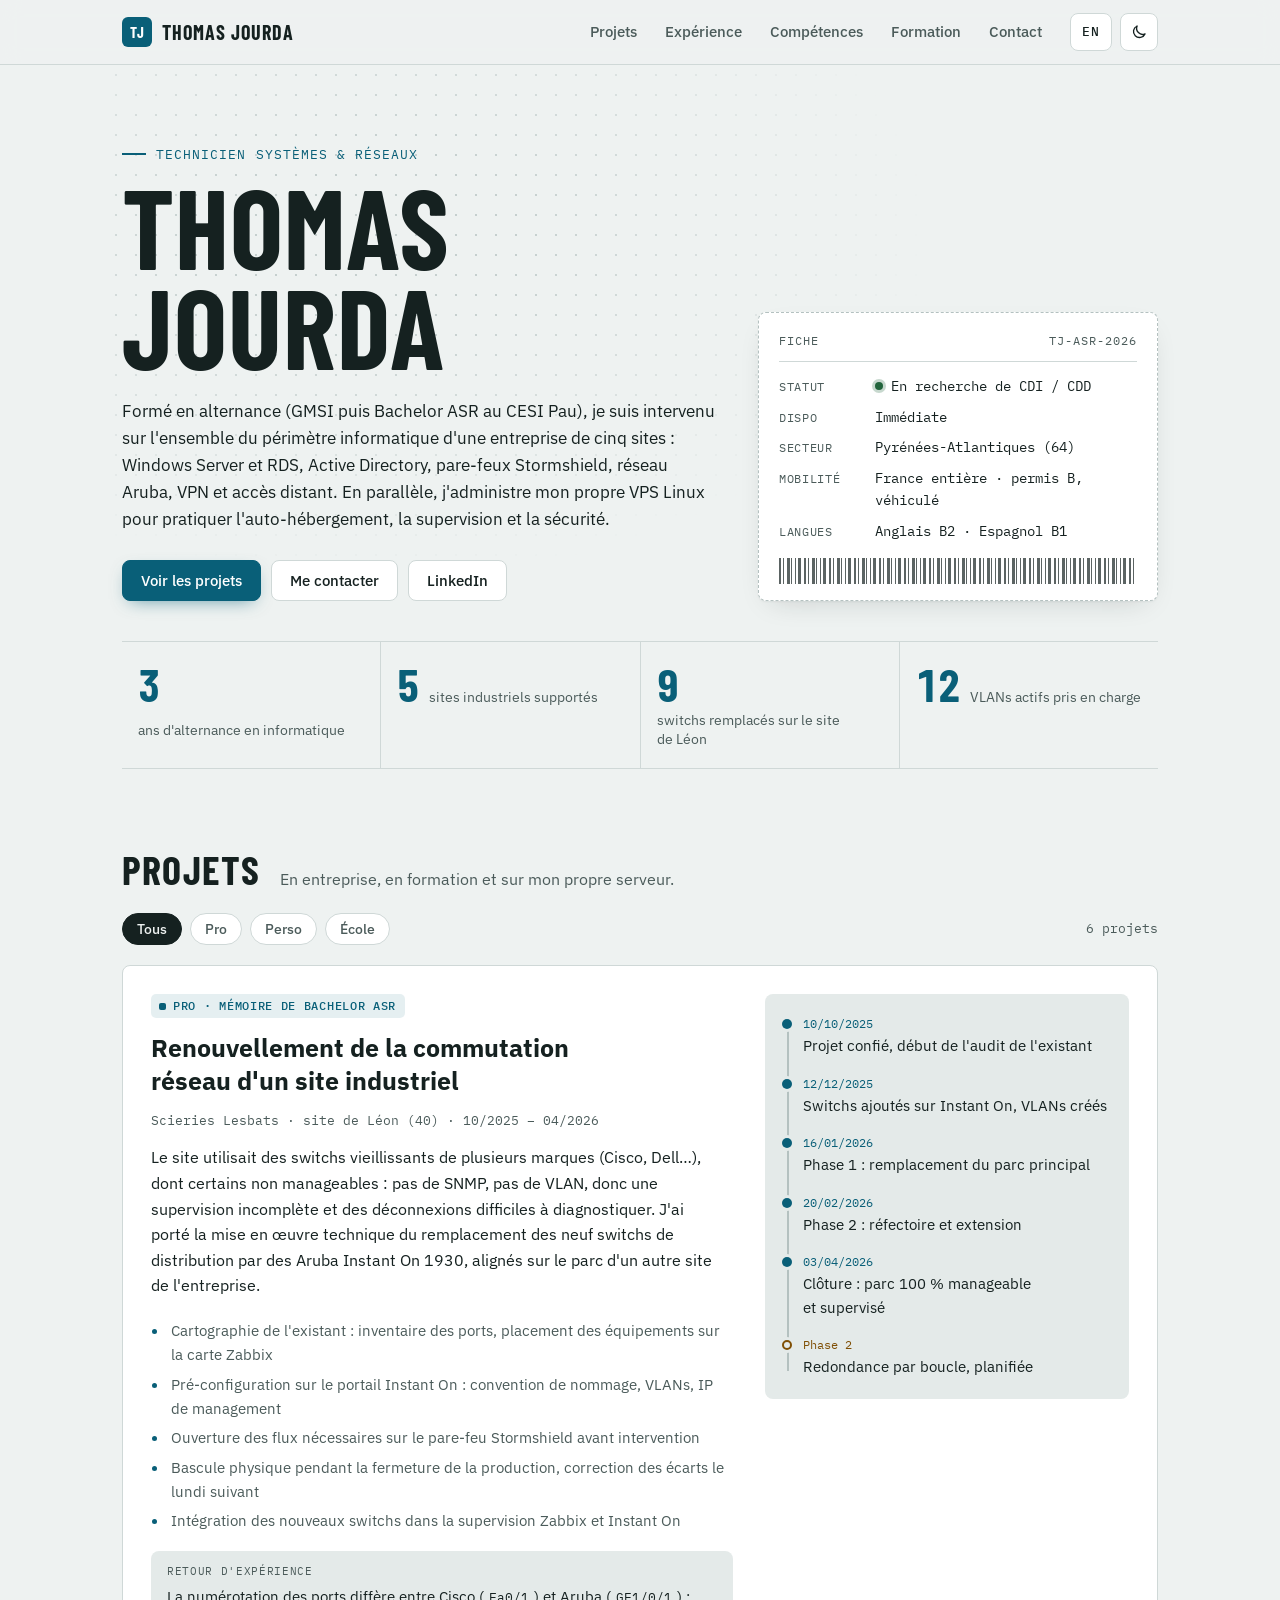
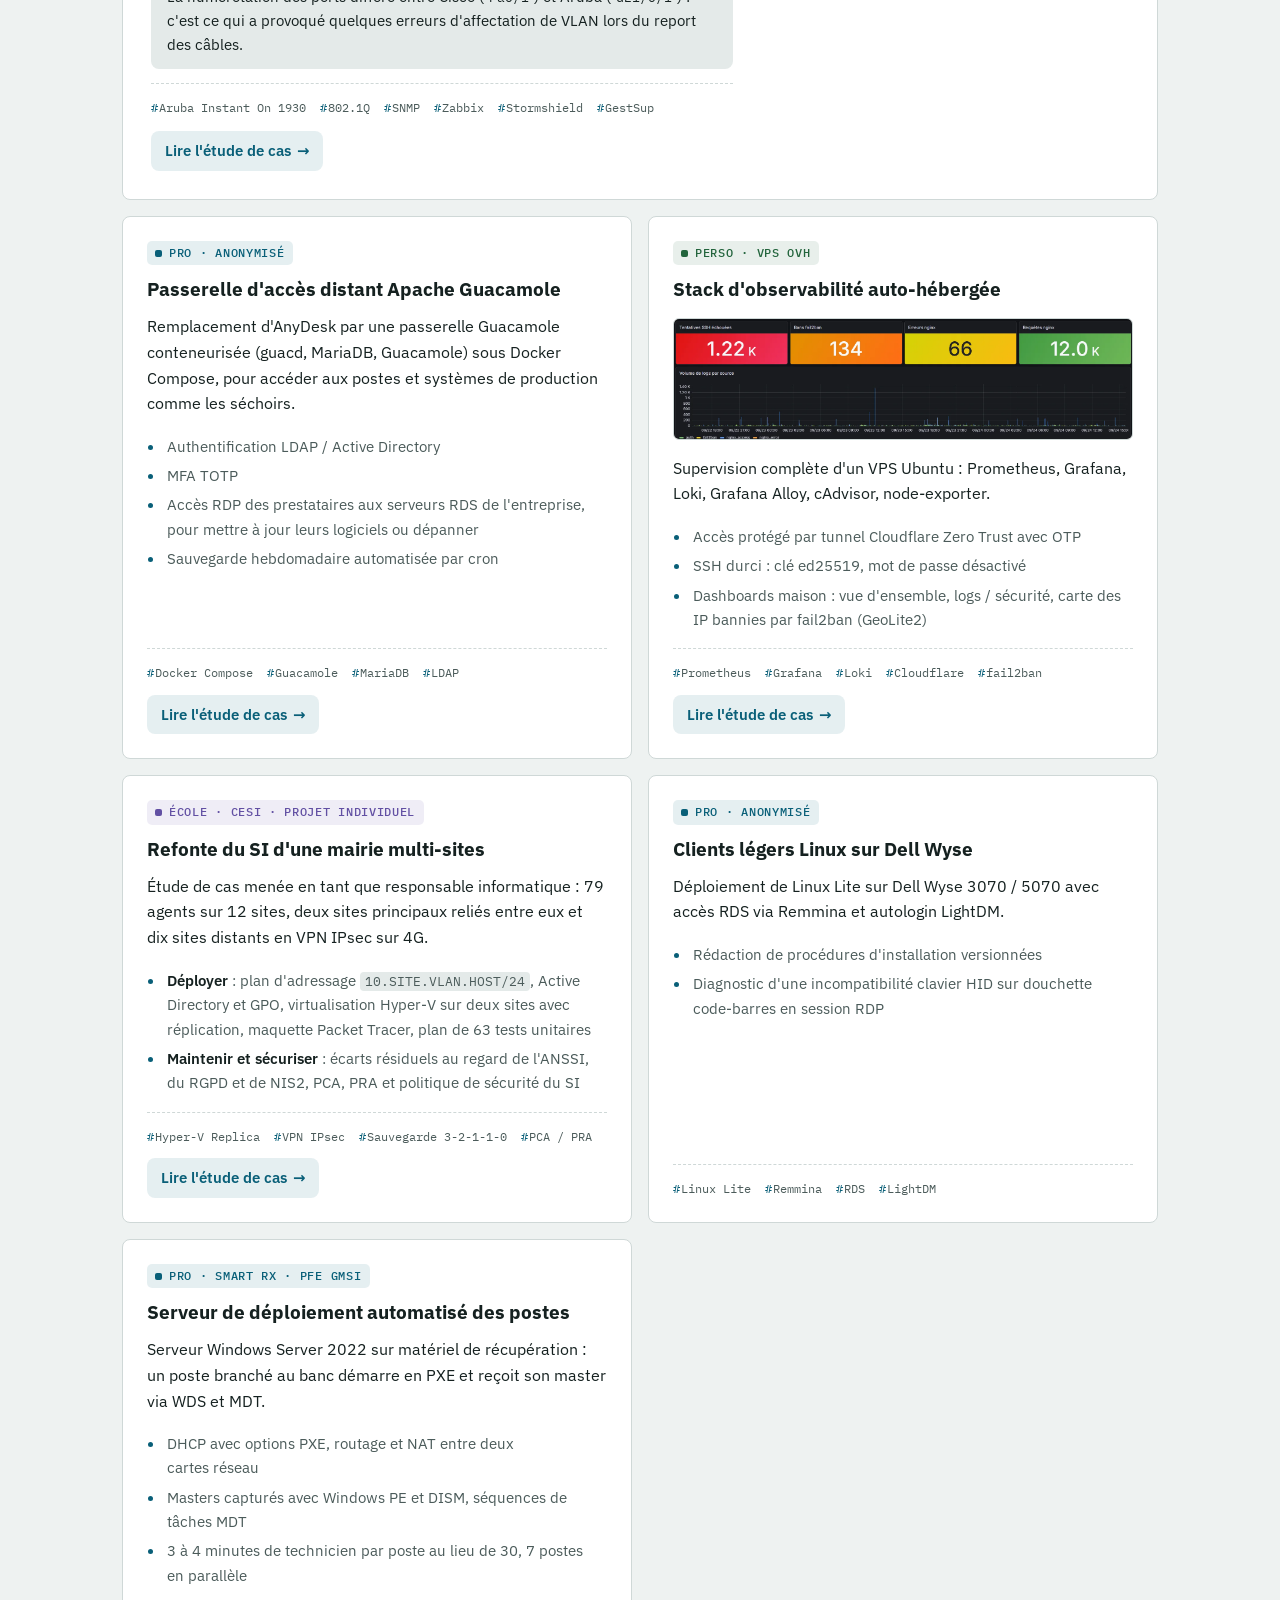
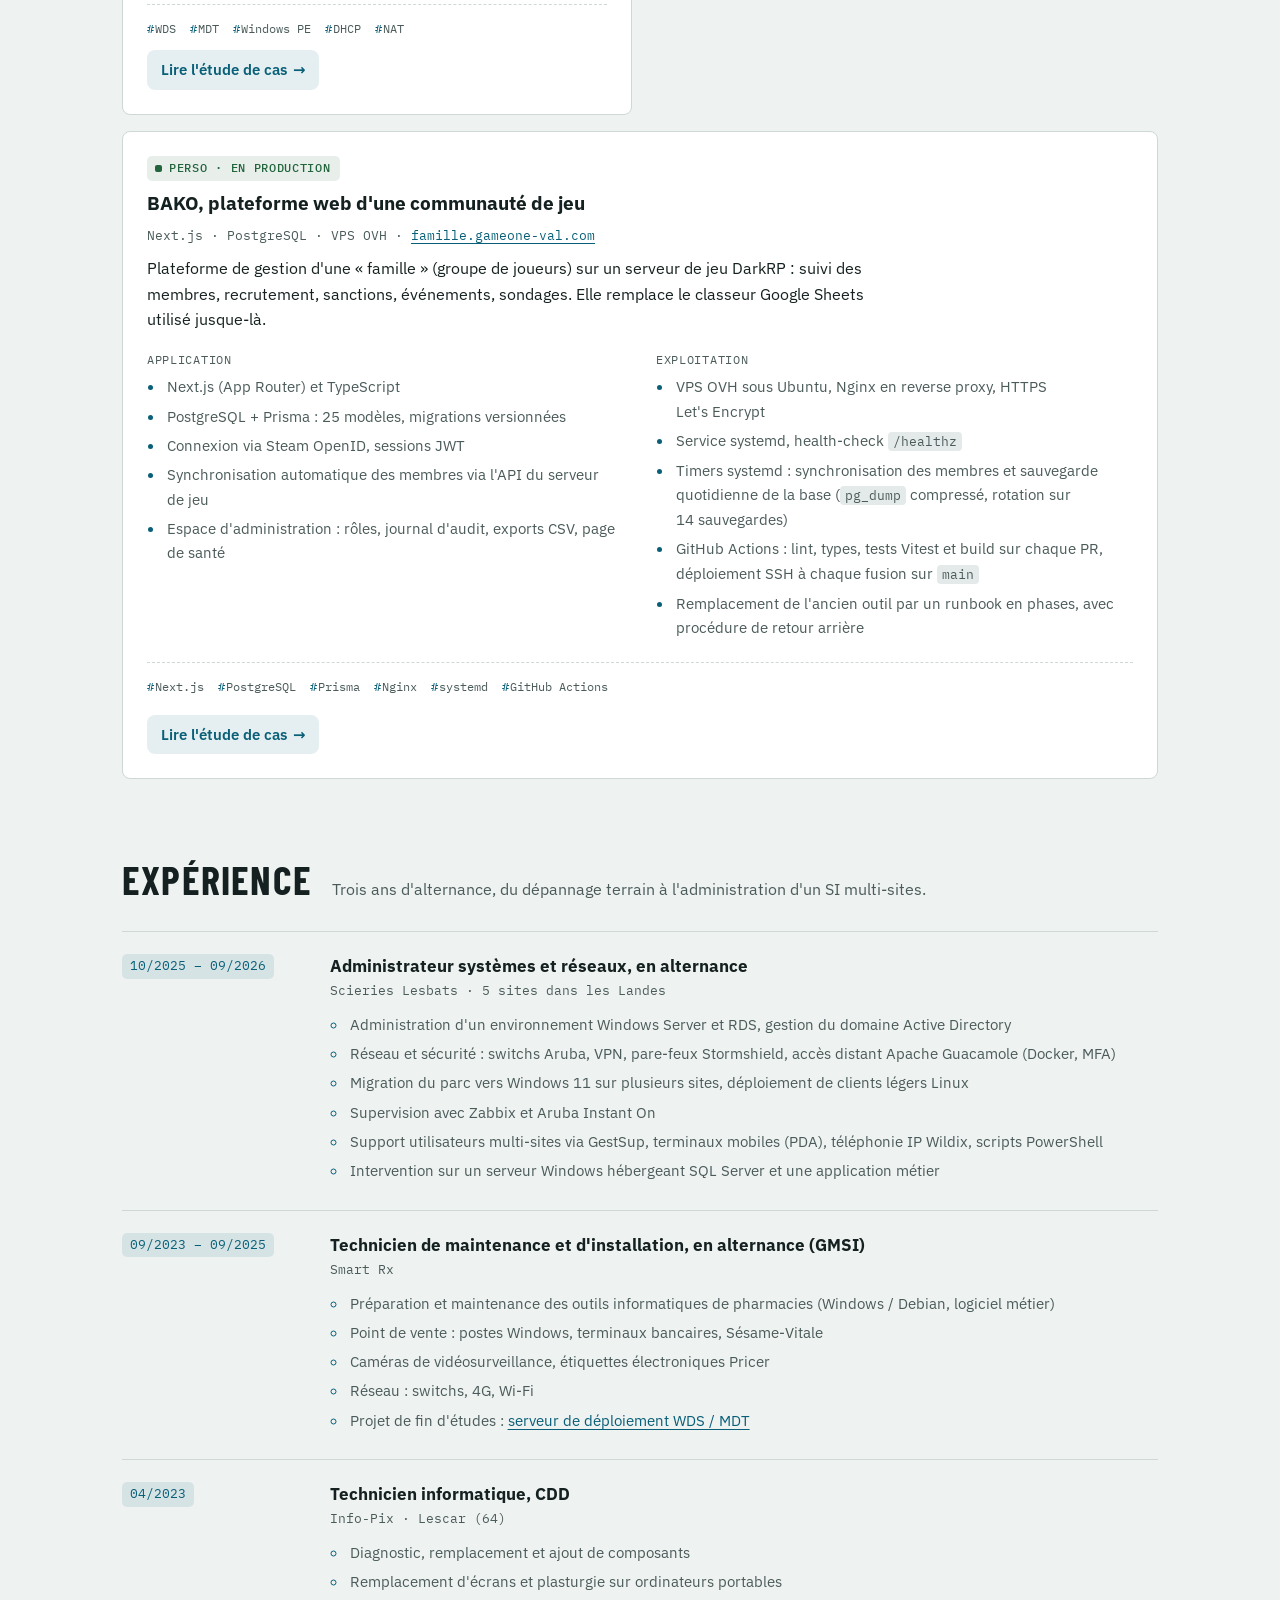
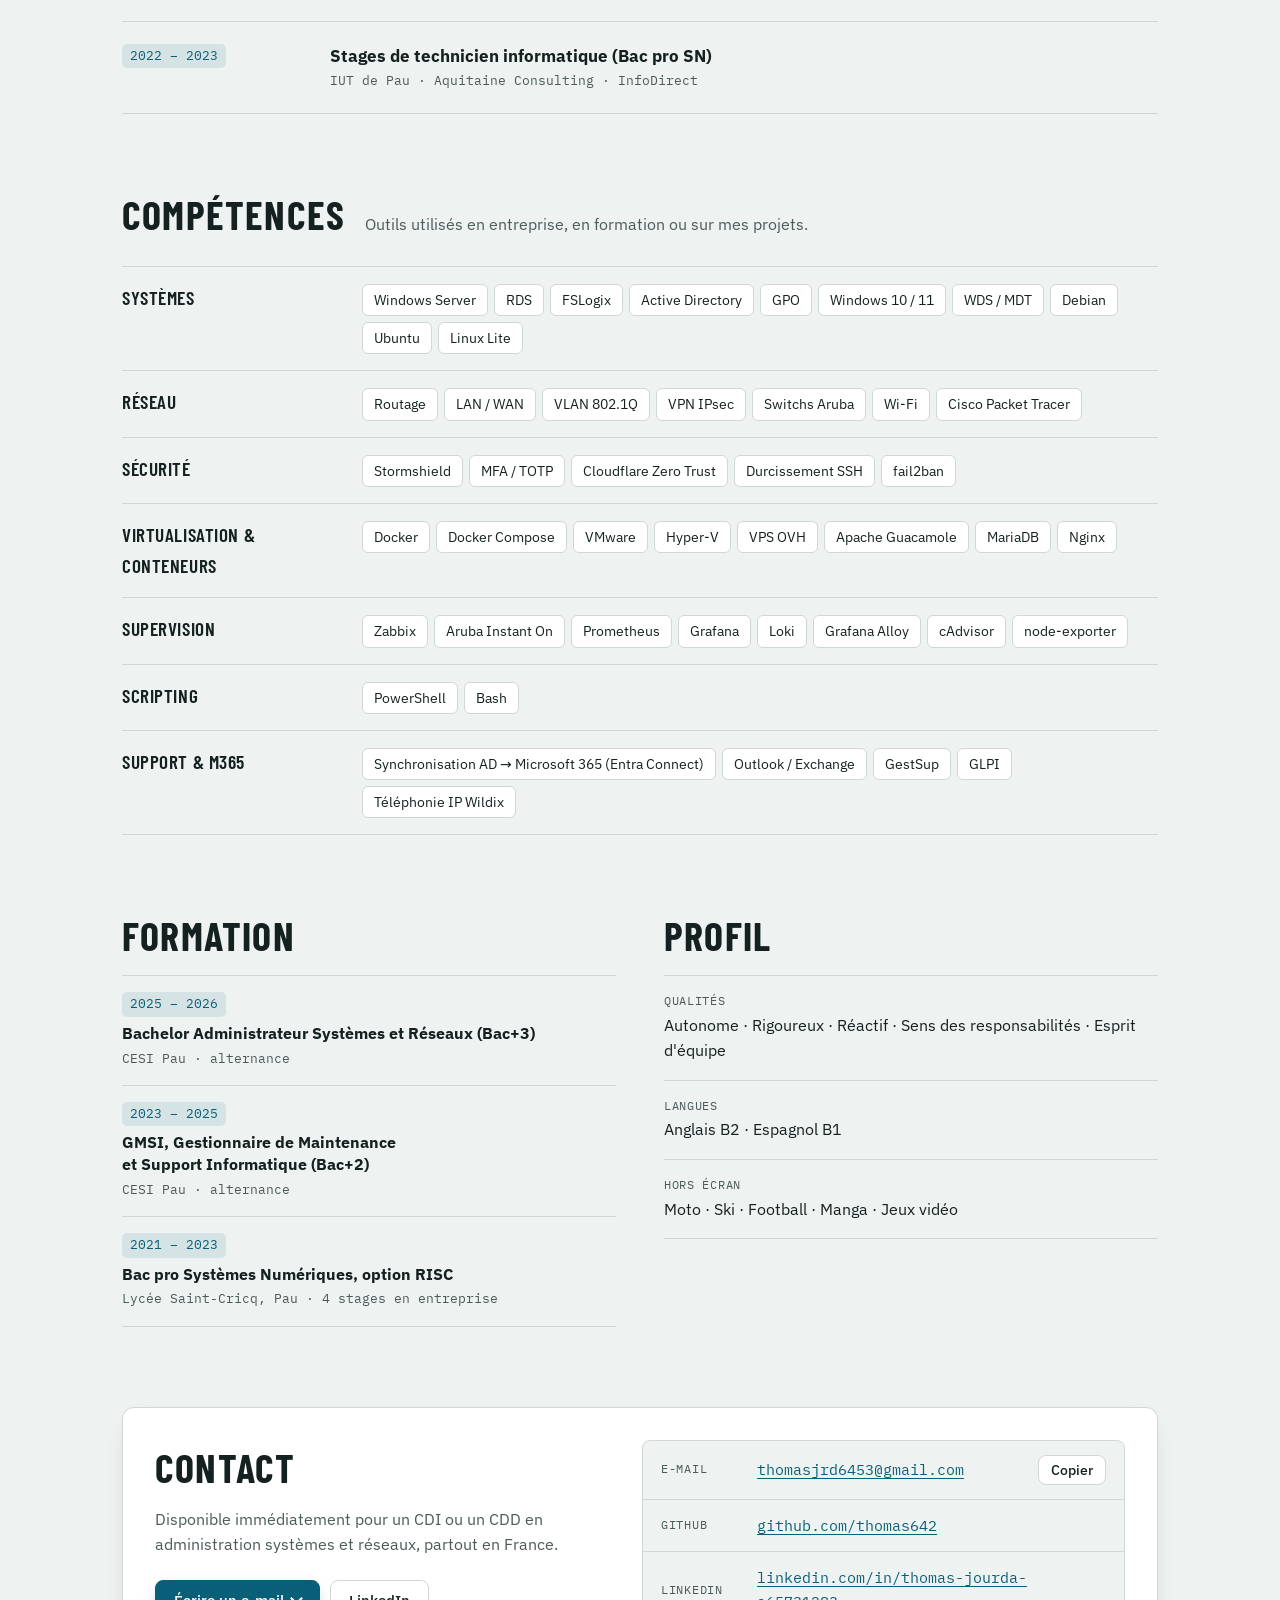
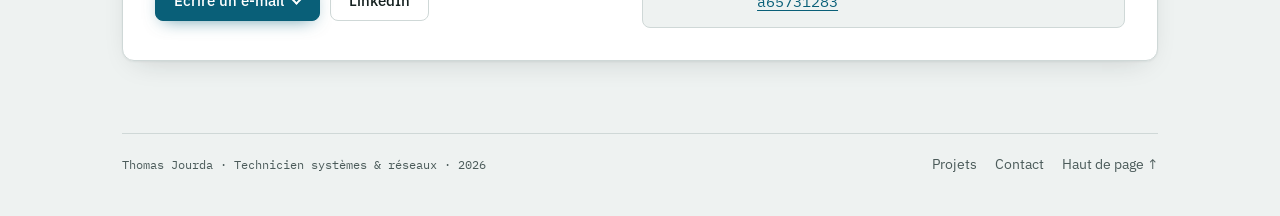
==== commit 74007f2c: "Menu « Écrire un e-mail » et mise à jour d'après le nouveau CV - Le bouton mailto ne faisait rien sa" ====
--- a/index.html
+++ b/index.html
@@ -24,7 +24,7 @@
 <link rel="preload" href="assets/fonts/ibm-plex-sans-latin.woff2" as="font" type="font/woff2" crossorigin>
 <meta name="theme-color" content="#eef2f1" media="(prefers-color-scheme: light)">
 <meta name="theme-color" content="#0f1618" media="(prefers-color-scheme: dark)">
-<link rel="stylesheet" href="assets/style.css?v=20261102a">
+<link rel="stylesheet" href="assets/style.css?v=20261102b">
 <link rel="icon" href="assets/favicon.svg" type="image/svg+xml">
 <link rel="apple-touch-icon" href="assets/apple-touch-icon.png">
 </head>
@@ -262,7 +262,7 @@
       <li>
         <time>10/2025 – 09/2026</time>
         <div>
-          <h3>Alternant support informatique, administration systèmes &amp; réseaux</h3>
+          <h3>Administrateur systèmes et réseaux, en alternance</h3>
           <p class="meta">Scieries Lesbats · 5 sites dans les Landes</p>
           <ul class="points">
             <li>Administration d'un environnement Windows Server et RDS, gestion du domaine Active Directory</li>
@@ -289,7 +289,7 @@
         </div>
       </li>
       <li>
-        <time>07/2023</time>
+        <time>04/2023</time>
         <div>
           <h3>Technicien informatique, CDD</h3>
           <p class="meta">Info-Pix · Lescar (64)</p>
@@ -319,10 +319,10 @@
       <div><dt>Systèmes</dt><dd><ul class="chips"><li>Windows Server</li><li>RDS</li><li>FSLogix</li><li>Active Directory</li><li>GPO</li><li>Windows 10 / 11</li><li>WDS / MDT</li><li>Debian</li><li>Ubuntu</li><li>Linux Lite</li></ul></dd></div>
       <div><dt>Réseau</dt><dd><ul class="chips"><li>Routage</li><li>LAN / WAN</li><li>VLAN 802.1Q</li><li>VPN IPsec</li><li>Switchs Aruba</li><li>Wi-Fi</li><li>Cisco Packet Tracer</li></ul></dd></div>
       <div><dt>Sécurité</dt><dd><ul class="chips"><li>Stormshield</li><li>MFA / TOTP</li><li>Cloudflare Zero Trust</li><li>Durcissement SSH</li><li>fail2ban</li></ul></dd></div>
-      <div><dt>Virtualisation &amp; conteneurs</dt><dd><ul class="chips"><li>Docker</li><li>Docker Compose</li><li>VMware</li><li>VPS OVH</li><li>Apache Guacamole</li><li>MariaDB</li><li>Nginx</li></ul></dd></div>
+      <div><dt>Virtualisation &amp; conteneurs</dt><dd><ul class="chips"><li>Docker</li><li>Docker Compose</li><li>VMware</li><li>Hyper-V</li><li>VPS OVH</li><li>Apache Guacamole</li><li>MariaDB</li><li>Nginx</li></ul></dd></div>
       <div><dt>Supervision</dt><dd><ul class="chips"><li>Zabbix</li><li>Aruba Instant On</li><li>Prometheus</li><li>Grafana</li><li>Loki</li><li>Grafana Alloy</li><li>cAdvisor</li><li>node-exporter</li></ul></dd></div>
       <div><dt>Scripting</dt><dd><ul class="chips"><li>PowerShell</li><li>Bash</li></ul></dd></div>
-      <div><dt>Support &amp; M365</dt><dd><ul class="chips"><li>Synchronisation AD → Microsoft 365</li><li>Outlook / Exchange</li><li>GestSup</li><li>Téléphonie IP Wildix</li></ul></dd></div>
+      <div><dt>Support &amp; M365</dt><dd><ul class="chips"><li>Synchronisation AD → Microsoft 365 (Entra Connect)</li><li>Outlook / Exchange</li><li>GestSup</li><li>GLPI</li><li>Téléphonie IP Wildix</li></ul></dd></div>
     </dl>
   </section>
 
@@ -353,7 +353,15 @@
         <h2>Contact</h2>
         <p><span data-dispo="long">Disponible à partir d'octobre 2026</span> pour un CDI ou un CDD en administration systèmes et réseaux, partout en France.</p>
         <div class="cta">
-          <a class="btn primary" href="mailto:thomasjrd6453@gmail.com">Écrire un e-mail</a>
+          <details class="mail-menu">
+            <summary class="btn primary">Écrire un e-mail</summary>
+            <div class="mail-pop">
+              <a href="mailto:thomasjrd6453@gmail.com?subject=Contact%20depuis%20votre%20portfolio">Application de messagerie</a>
+              <a href="https://mail.google.com/mail/?view=cm&amp;fs=1&amp;to=thomasjrd6453@gmail.com&amp;su=Contact%20depuis%20votre%20portfolio" target="_blank" rel="noopener">Gmail<span class="sr-only"> (s'ouvre dans un nouvel onglet)</span></a>
+              <a href="https://outlook.live.com/mail/0/deeplink/compose?to=thomasjrd6453@gmail.com&amp;subject=Contact%20depuis%20votre%20portfolio" target="_blank" rel="noopener">Outlook<span class="sr-only"> (s'ouvre dans un nouvel onglet)</span></a>
+              <button type="button" data-copy-email>Copier l'adresse</button>
+            </div>
+          </details>
           <a class="btn" href="https://www.linkedin.com/in/thomas-jourda-a65731283/" target="_blank" rel="noopener">LinkedIn<span class="sr-only"> (s'ouvre dans un nouvel onglet)</span></a>
         </div>
       </div>
@@ -392,6 +400,6 @@
   <svg viewBox="0 0 24 24" aria-hidden="true"><path d="M12 19V5M5.5 11.5 12 5l6.5 6.5" fill="none" stroke="currentColor" stroke-width="2" stroke-linecap="round" stroke-linejoin="round"/></svg>
 </a>
 <!-- BODY:END -->
-<script src="assets/main.js?v=20261102a"></script>
+<script src="assets/main.js?v=20261102b"></script>
 </body>
 </html>
--- a/assets/style.css
+++ b/assets/style.css
@@ -86,7 +86,7 @@
 }
 
 a { color: var(--accent); text-underline-offset: 3px; }
-a:focus-visible, button:focus-visible, [tabindex="0"]:focus-visible { outline: 2px solid var(--accent); outline-offset: 3px; border-radius: 4px; }
+a:focus-visible, button:focus-visible, summary:focus-visible, [tabindex="0"]:focus-visible { outline: 2px solid var(--accent); outline-offset: 3px; border-radius: 4px; }
 code { font-family: var(--mono); font-size: 0.86em; background: var(--surface-2); padding: 1px 5px; border-radius: 4px; }
 ::selection { background: color-mix(in srgb, var(--accent) 28%, transparent); }
 
@@ -752,3 +752,13 @@
 .bar.muted { background: var(--line-strong); }
 .bar-val { font-family: var(--mono); font-size: 0.86rem; text-align: right; font-variant-numeric: tabular-nums; }
 @media (max-width: 520px) { .bar-row { grid-template-columns: minmax(0, 1fr) 5rem; } .bar-label { grid-column: 1 / -1; } }
+
+/* Menu « Écrire un e-mail » : application, Gmail, Outlook ou copie */
+.mail-menu { position: relative; }
+.mail-menu > summary { list-style: none; }
+.mail-menu > summary::-webkit-details-marker { display: none; }
+.mail-menu > summary::after { content: ""; width: 7px; height: 7px; border-right: 2px solid currentColor; border-bottom: 2px solid currentColor; transform: translateY(-2px) rotate(45deg); transition: transform .15s; }
+.mail-menu[open] > summary::after { transform: translateY(2px) rotate(-135deg); }
+.mail-pop { position: absolute; z-index: 20; top: calc(100% + 6px); left: 0; min-width: 240px; display: flex; flex-direction: column; padding: 6px; background: var(--surface); border: 1px solid var(--line-strong); border-radius: var(--r); box-shadow: var(--shadow); }
+.mail-pop a, .mail-pop button { display: block; width: 100%; text-align: left; padding: 10px 12px; border: 0; border-radius: 6px; background: none; color: var(--ink); font: 500 0.93rem var(--sans); text-decoration: none; cursor: pointer; }
+.mail-pop a:hover, .mail-pop button:hover, .mail-pop a:focus-visible, .mail-pop button:focus-visible { background: var(--surface-2); }
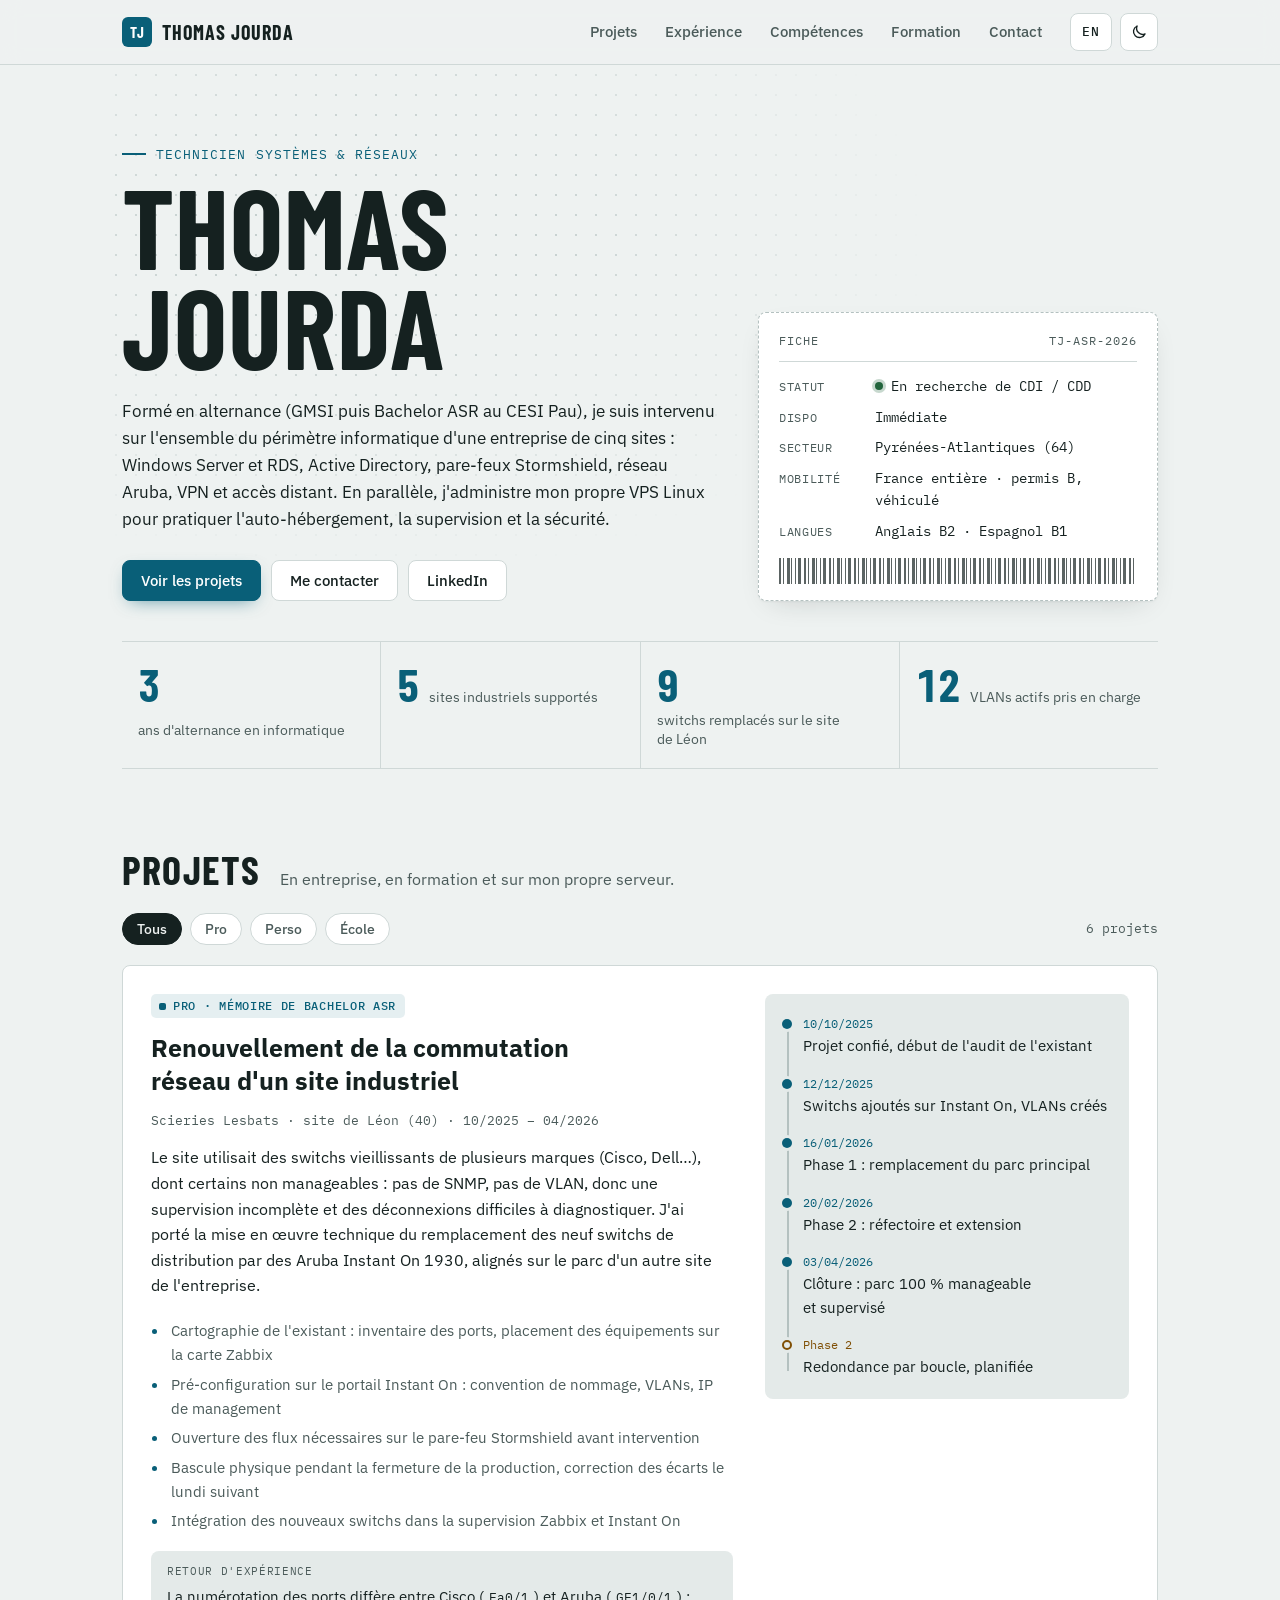
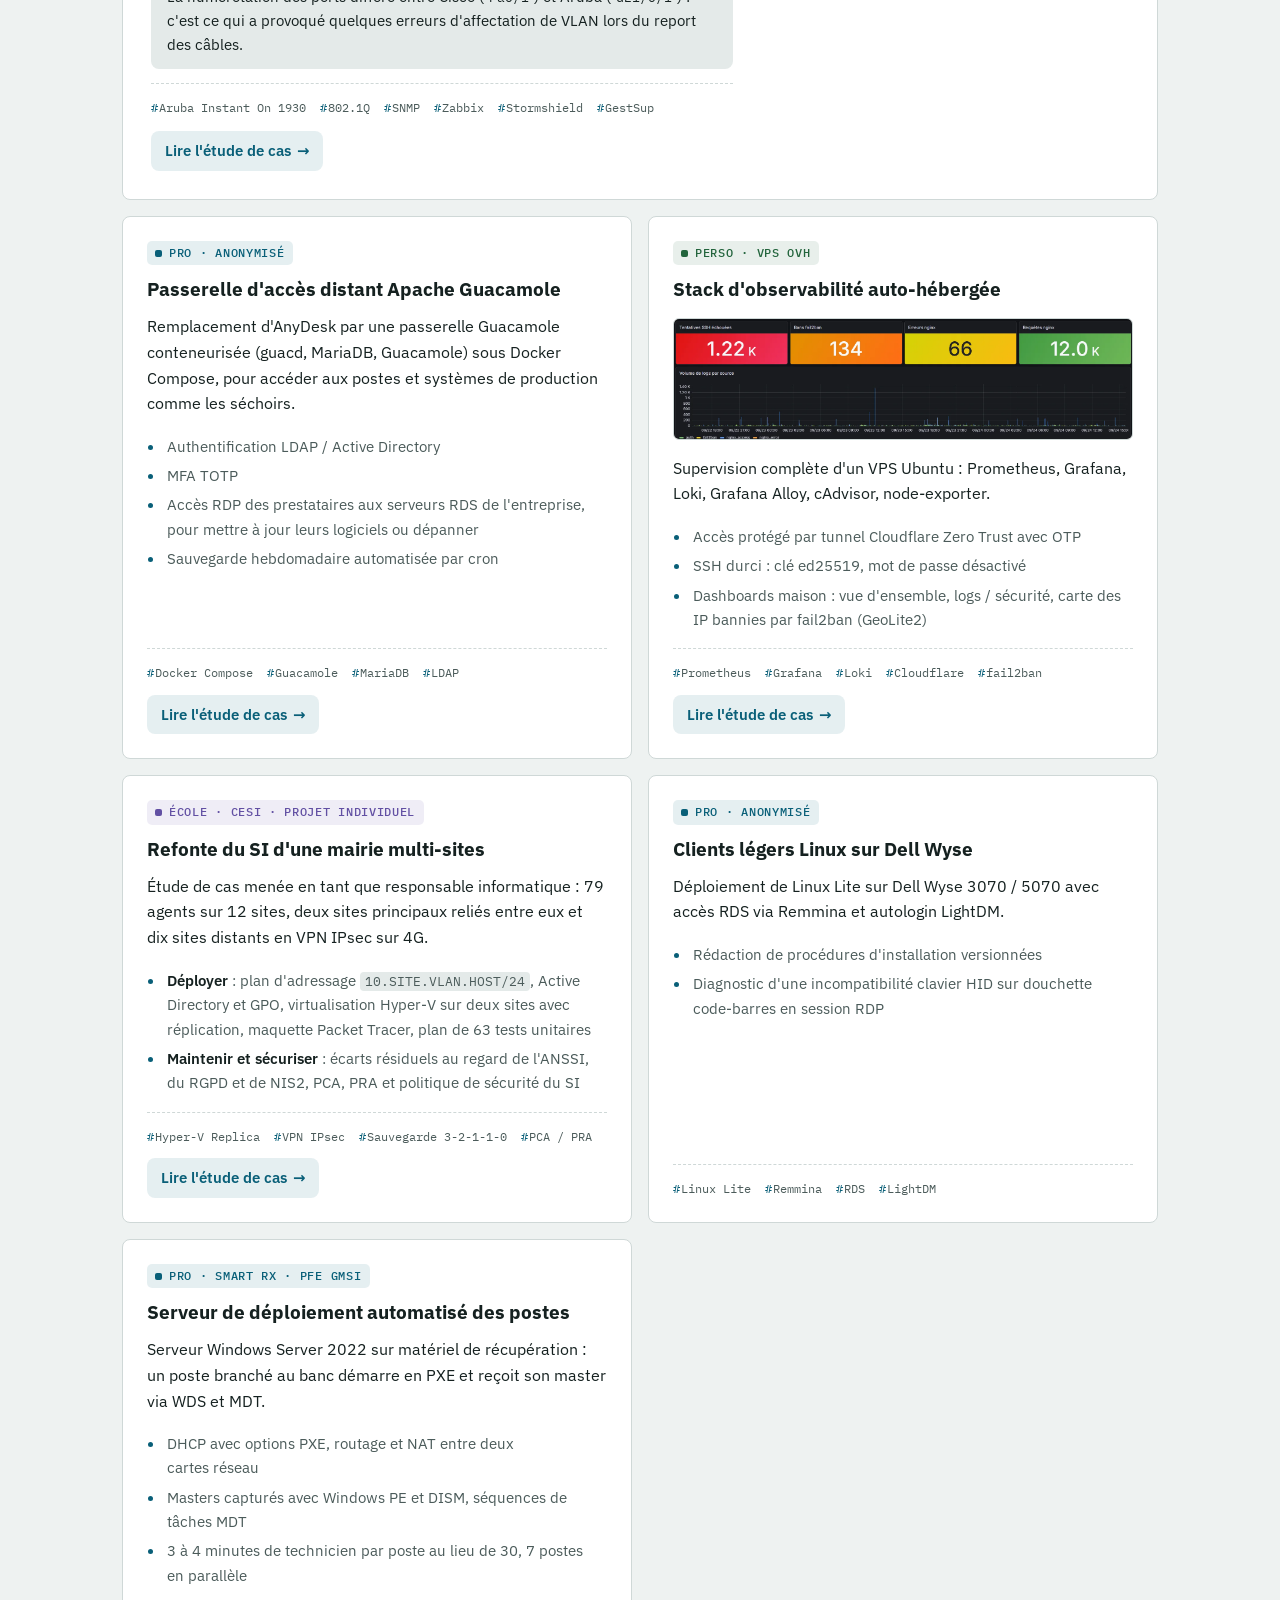
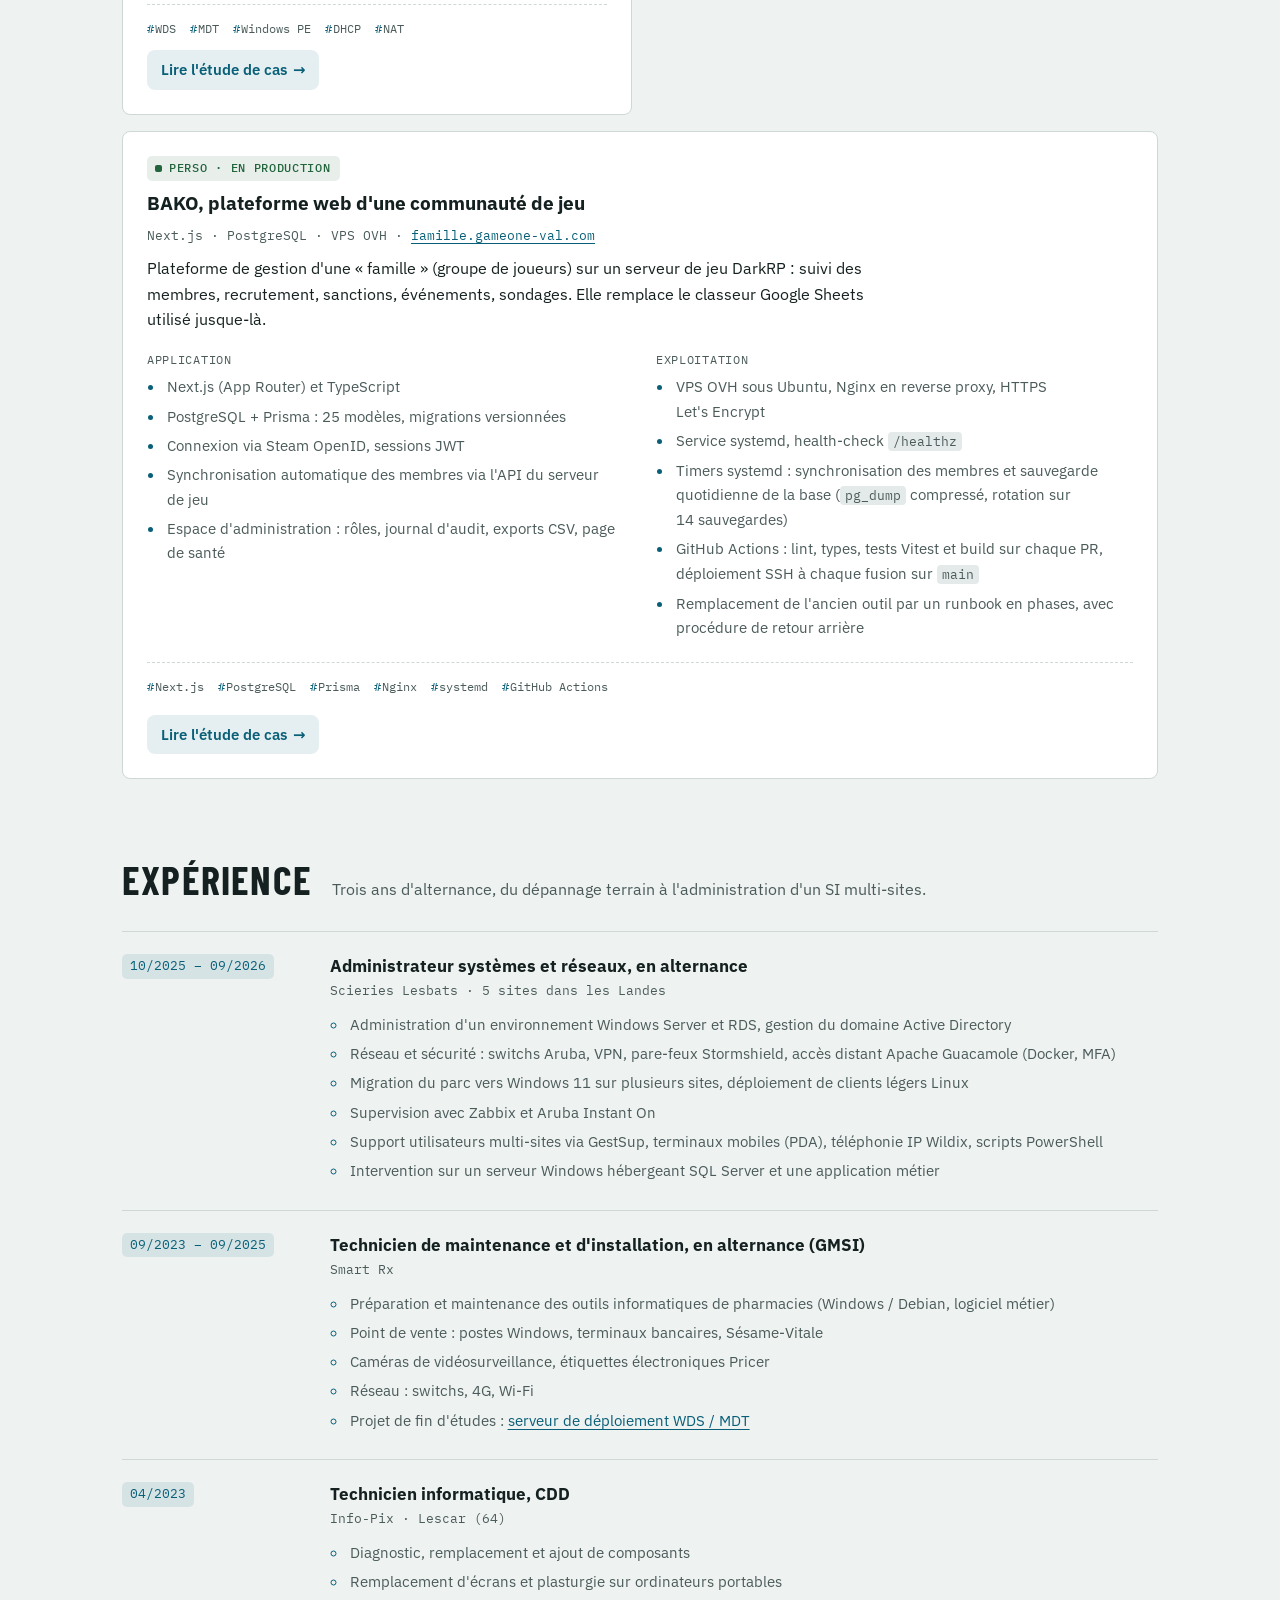
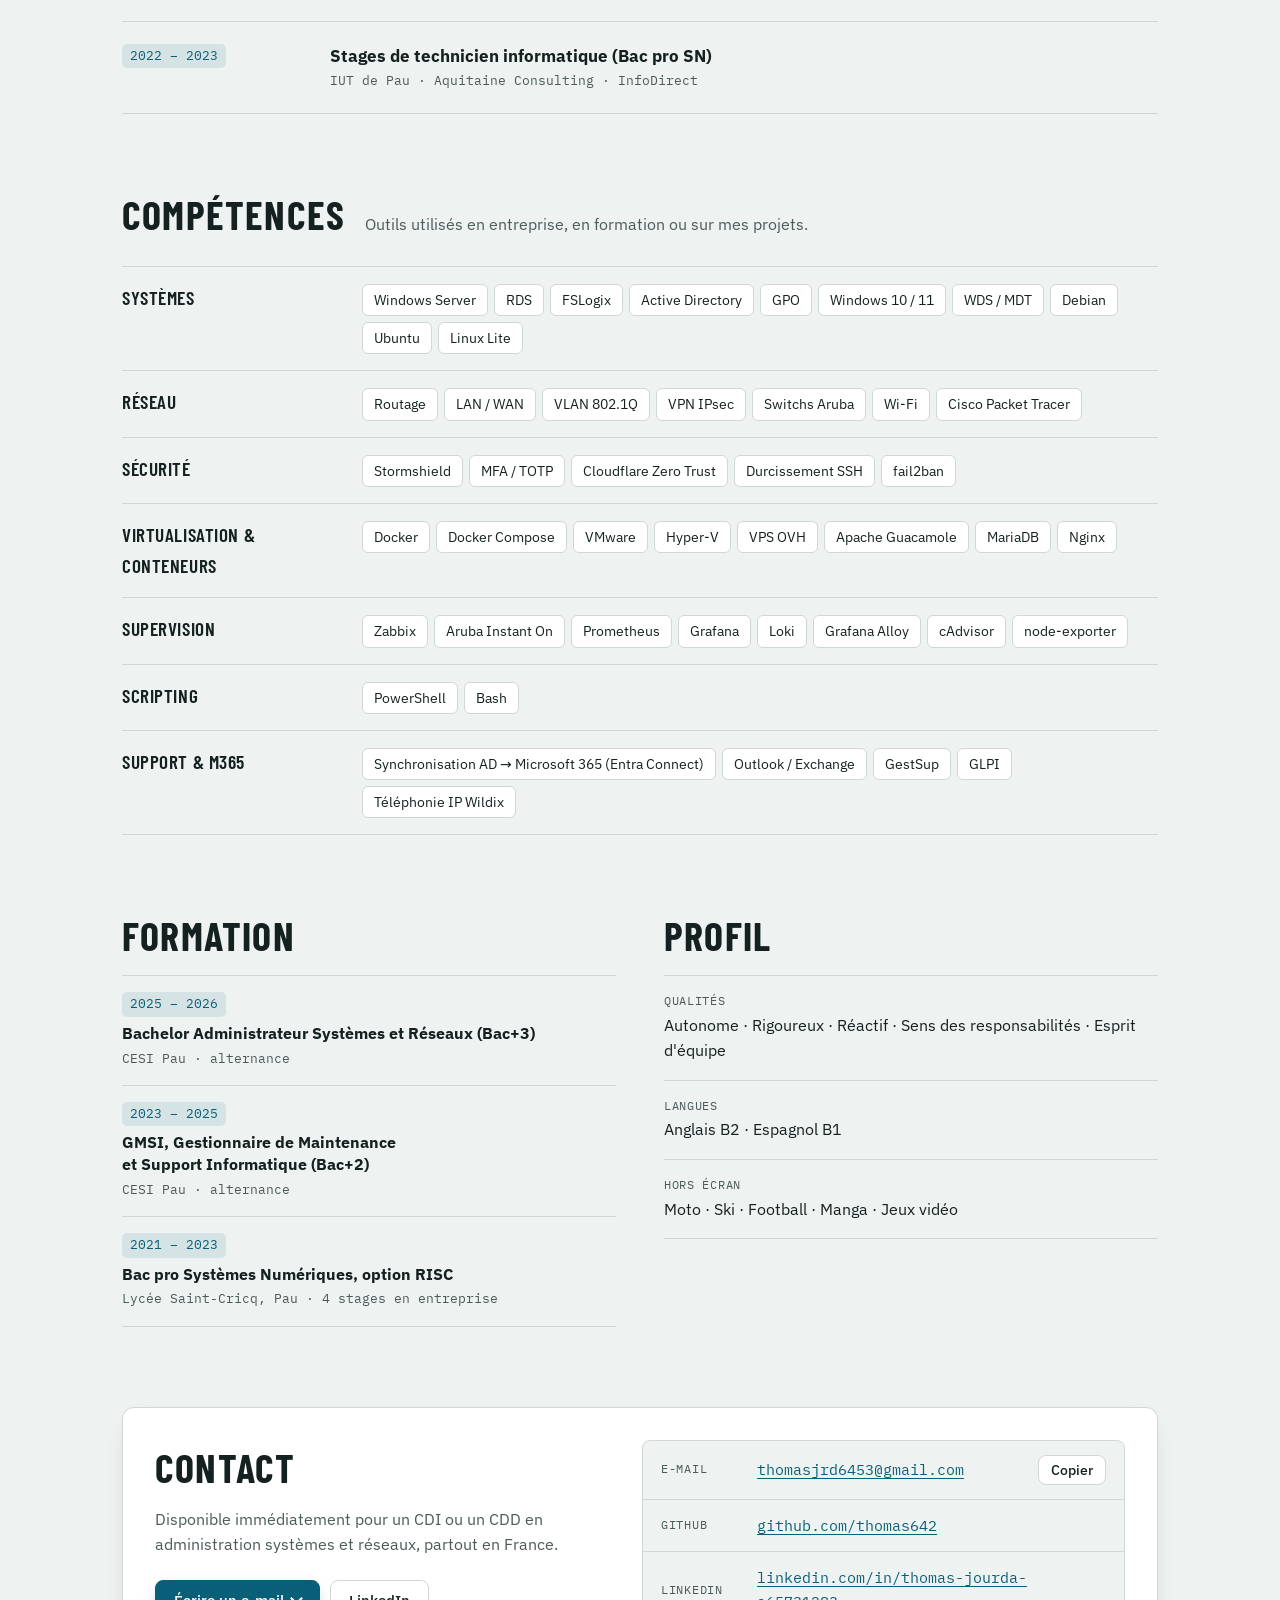
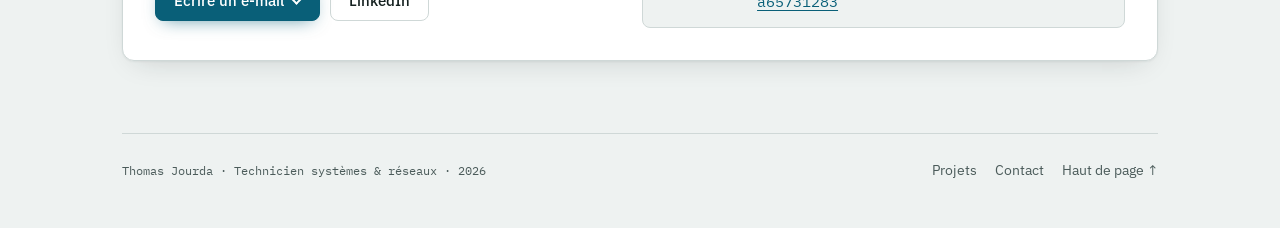
==== commit fa8473e7: "Audit : ancre cassée, menu actif en bas de page, cibles tactiles du pied de page - en/projects/deplo" ====
--- a/index.html
+++ b/index.html
@@ -24,7 +24,7 @@
 <link rel="preload" href="assets/fonts/ibm-plex-sans-latin.woff2" as="font" type="font/woff2" crossorigin>
 <meta name="theme-color" content="#eef2f1" media="(prefers-color-scheme: light)">
 <meta name="theme-color" content="#0f1618" media="(prefers-color-scheme: dark)">
-<link rel="stylesheet" href="assets/style.css?v=20261102b">
+<link rel="stylesheet" href="assets/style.css?v=20261125a">
 <link rel="icon" href="assets/favicon.svg" type="image/svg+xml">
 <link rel="apple-touch-icon" href="assets/apple-touch-icon.png">
 </head>
@@ -400,6 +400,6 @@
   <svg viewBox="0 0 24 24" aria-hidden="true"><path d="M12 19V5M5.5 11.5 12 5l6.5 6.5" fill="none" stroke="currentColor" stroke-width="2" stroke-linecap="round" stroke-linejoin="round"/></svg>
 </a>
 <!-- BODY:END -->
-<script src="assets/main.js?v=20261102b"></script>
+<script src="assets/main.js?v=20261125a"></script>
 </body>
 </html>
--- a/assets/style.css
+++ b/assets/style.css
@@ -510,7 +510,7 @@
 }
 .footer-inner p { margin: 0; font-family: var(--mono); font-size: 0.78rem; }
 .footer-inner nav { display: flex; flex-wrap: wrap; gap: 4px 18px; }
-.footer-inner a { color: var(--ink-2); text-decoration: none; }
+.footer-inner a { color: var(--ink-2); text-decoration: none; display: inline-block; padding: 6px 0; }
 .footer-inner a:hover { color: var(--accent); }
 
 /* Bouton retour en haut */
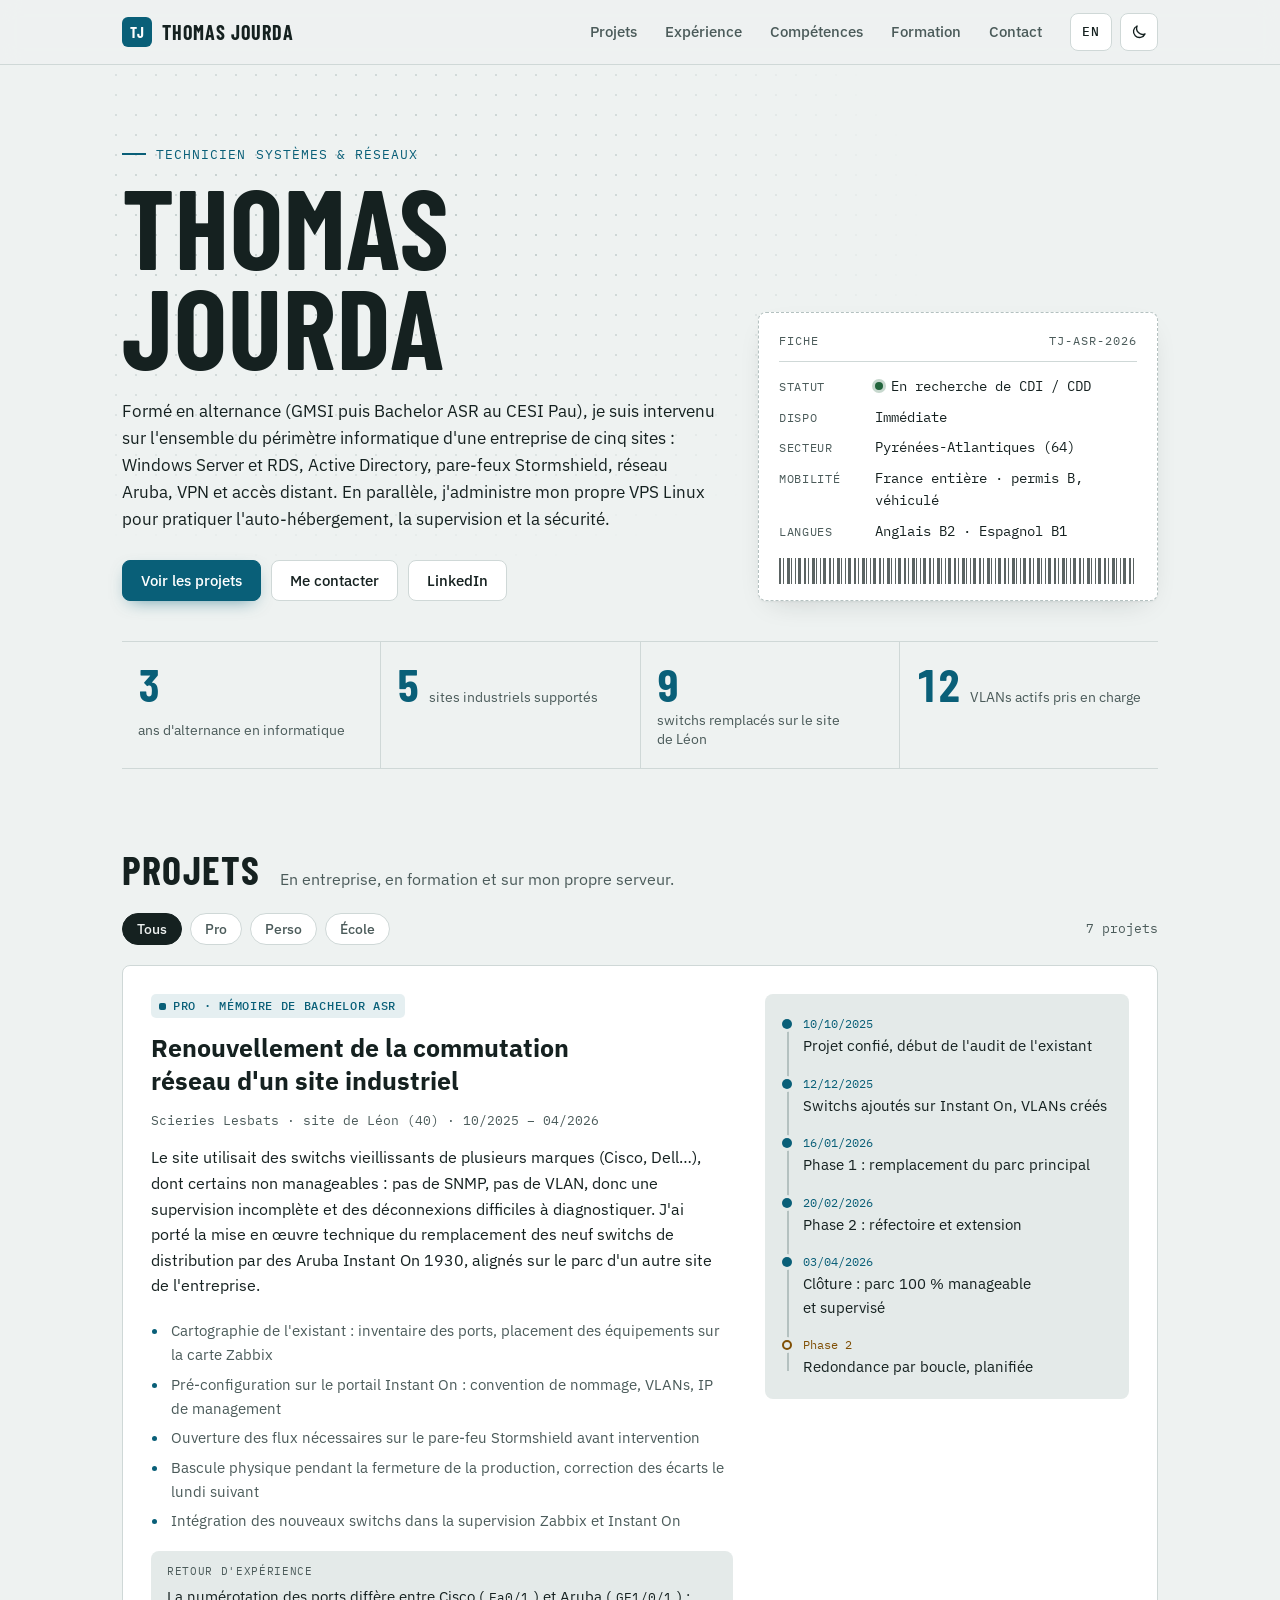
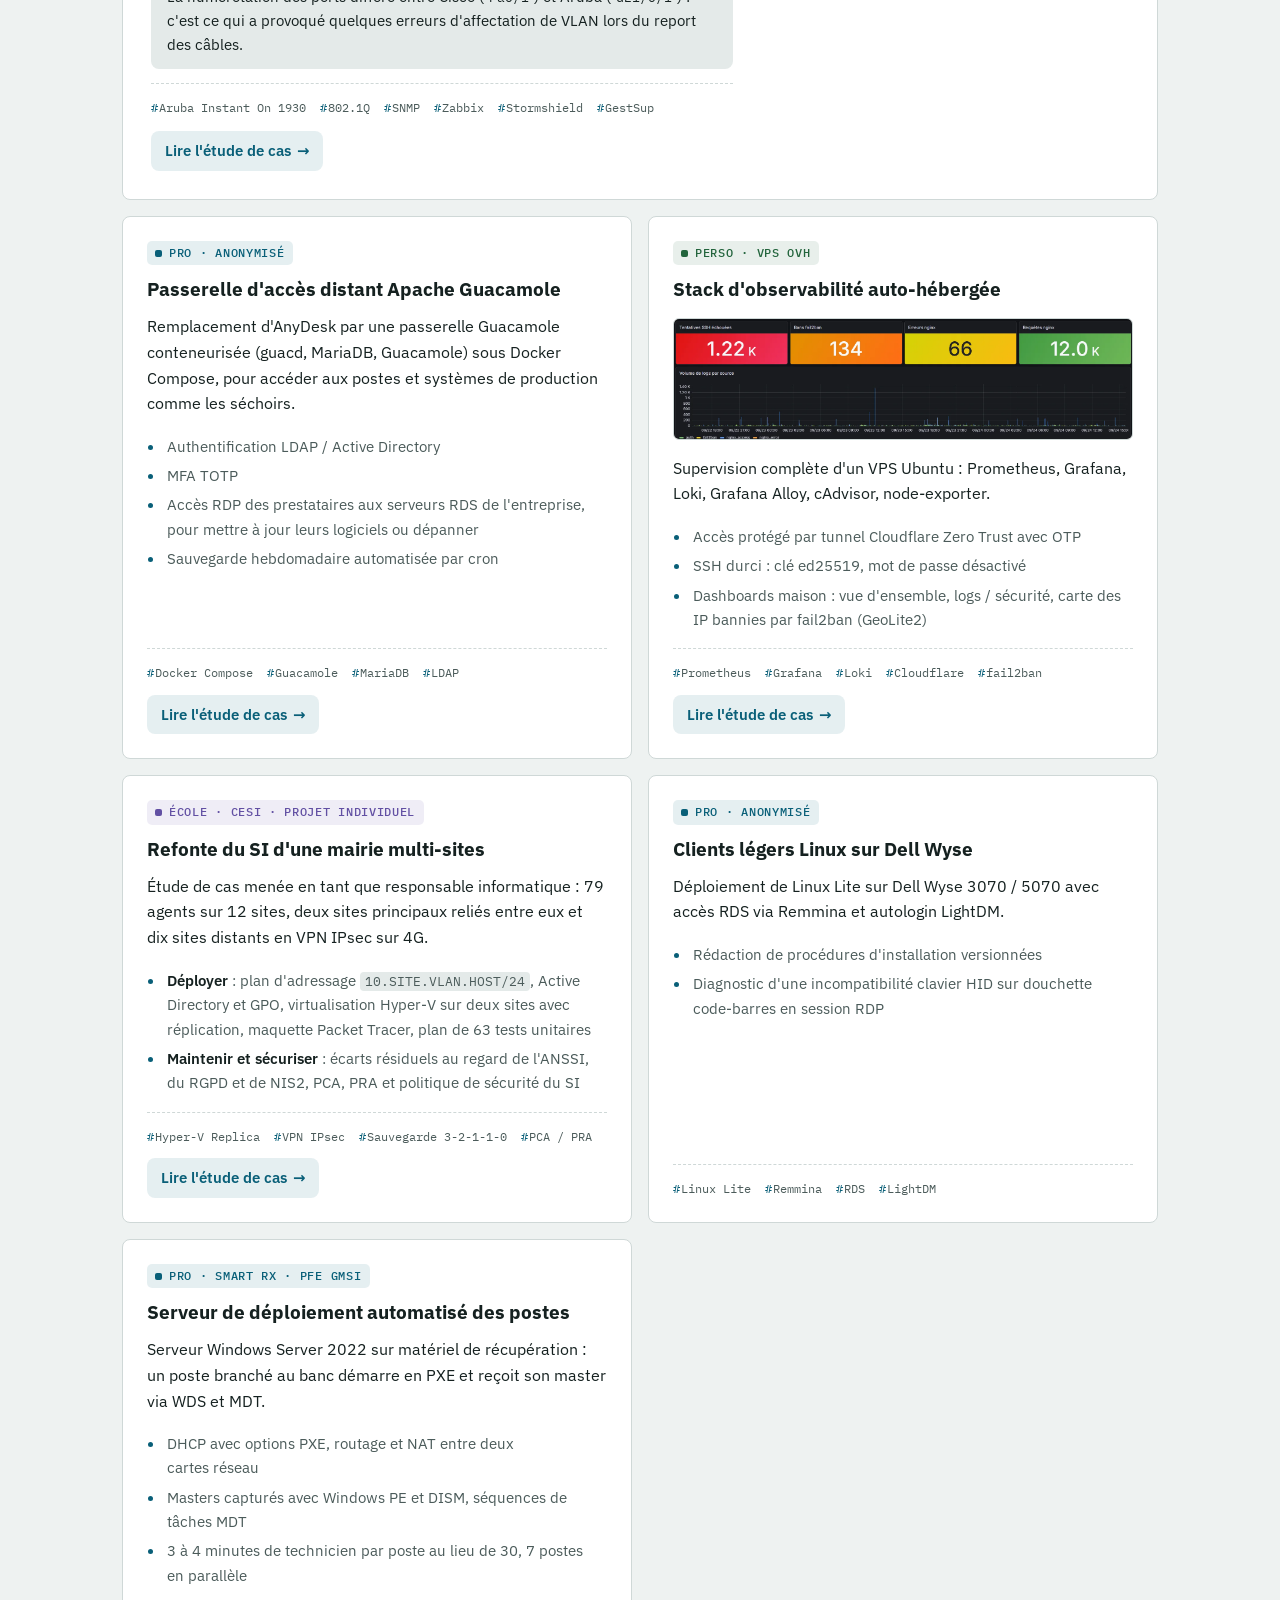
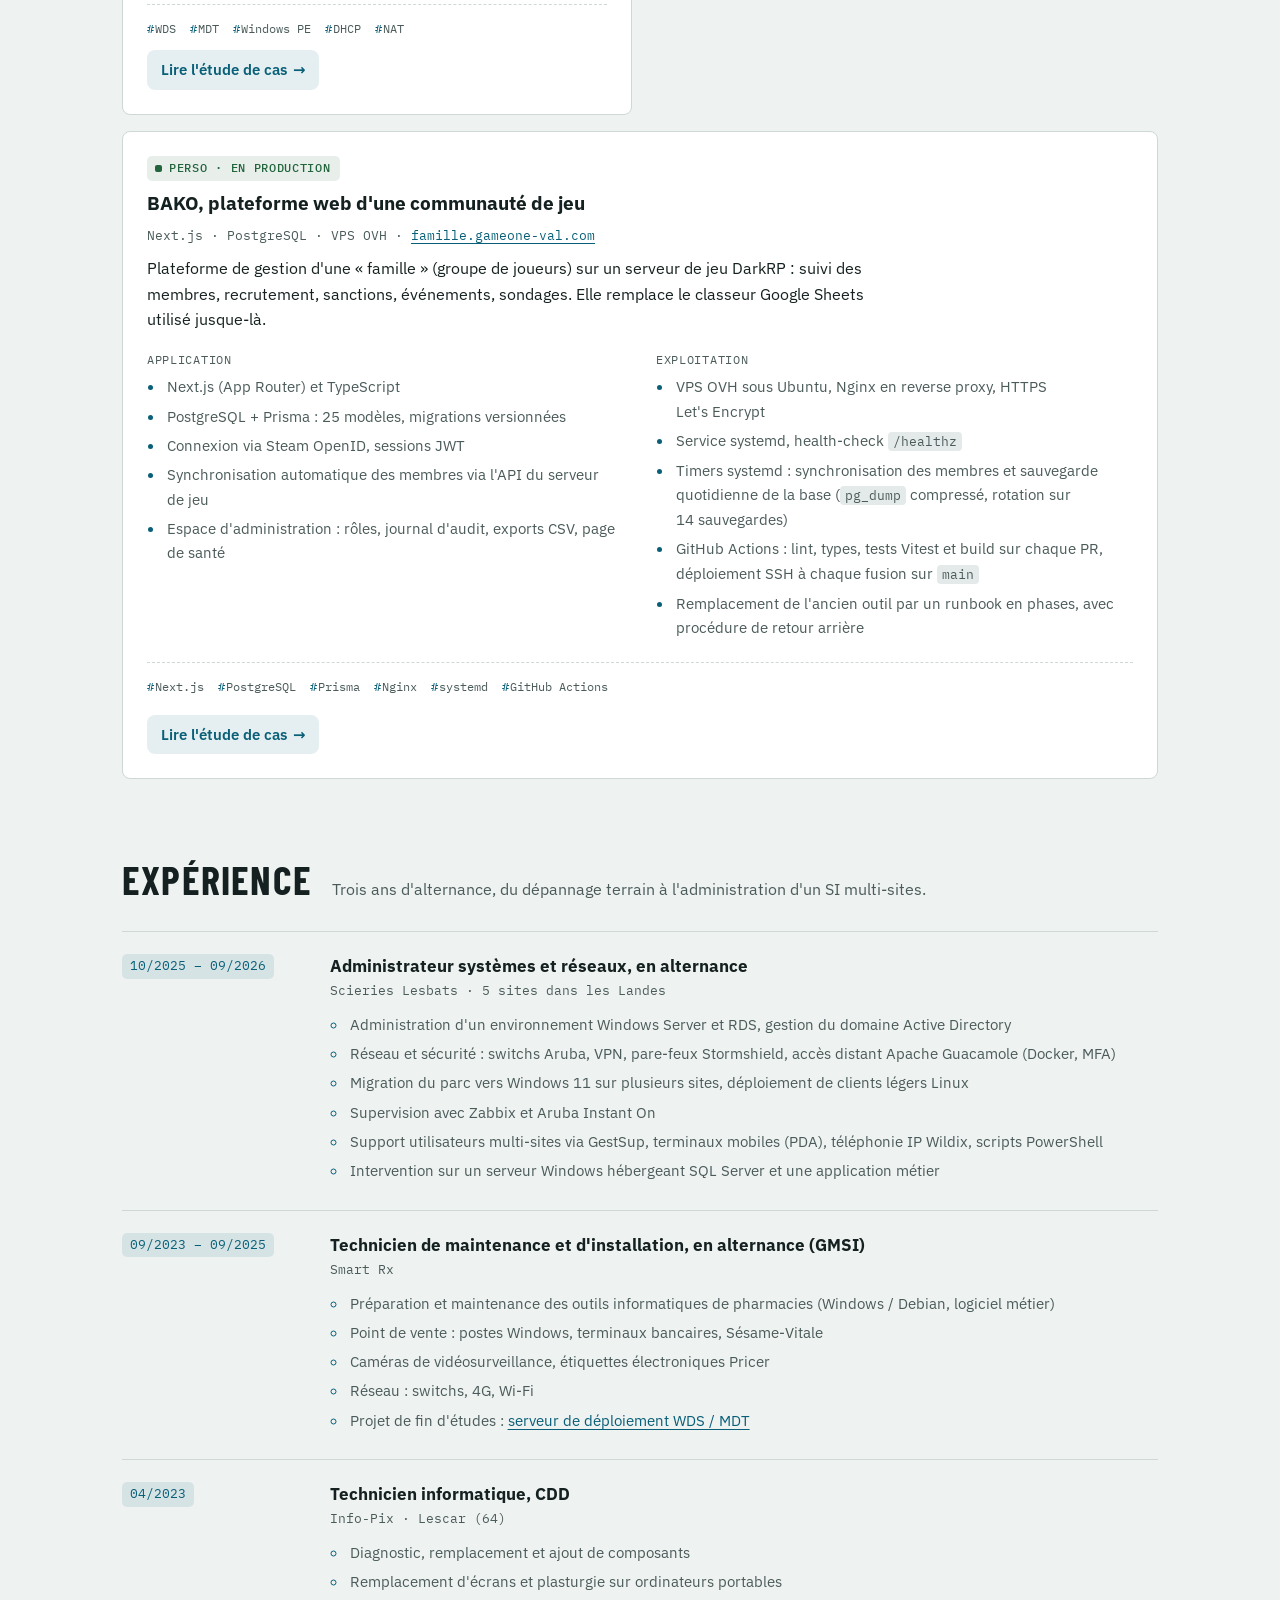
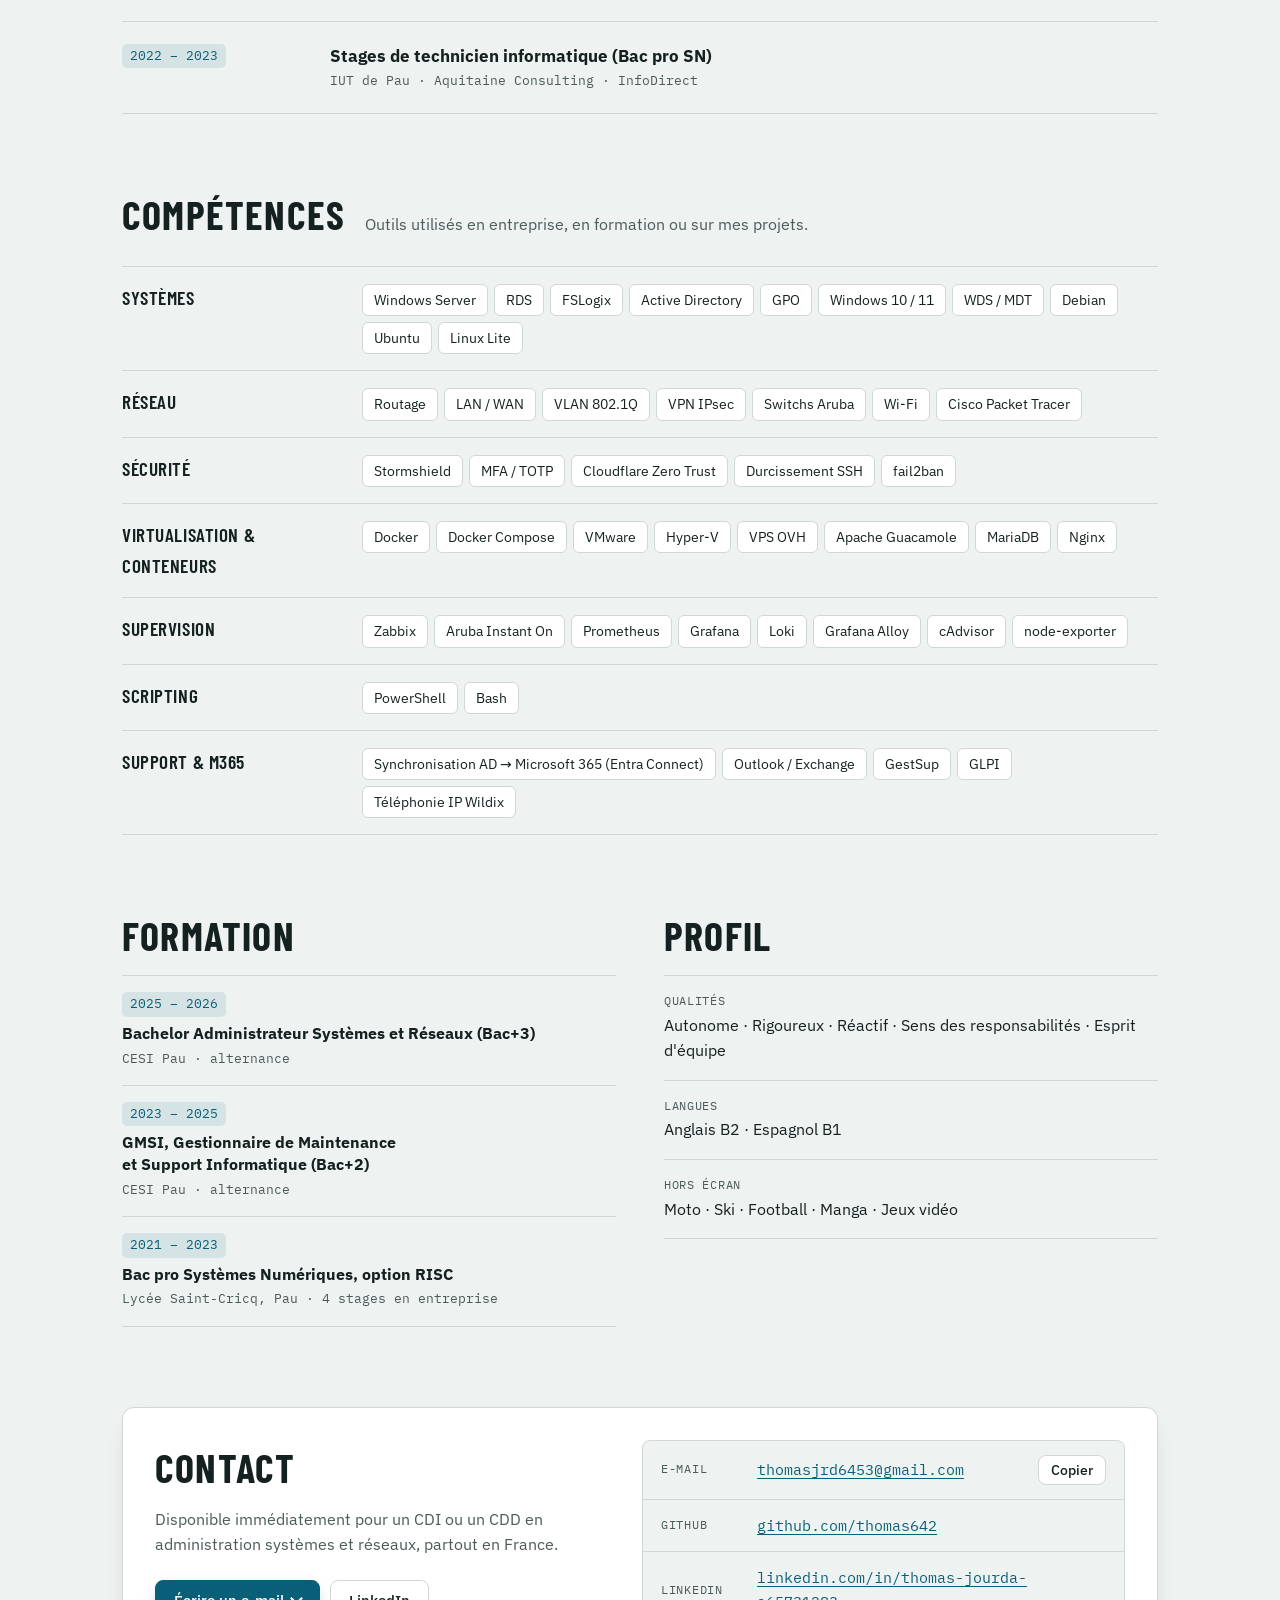
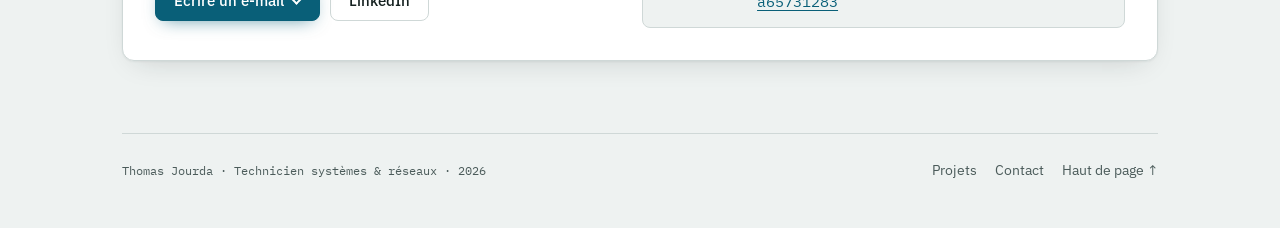
==== commit d78f0012: "Compteur de projets juste sur l'accueil Le compteur affichait « 6 projets » pour 7 cartes depuis l'a" ====
--- a/index.html
+++ b/index.html
@@ -24,7 +24,9 @@
 <link rel="preload" href="assets/fonts/ibm-plex-sans-latin.woff2" as="font" type="font/woff2" crossorigin>
 <meta name="theme-color" content="#eef2f1" media="(prefers-color-scheme: light)">
 <meta name="theme-color" content="#0f1618" media="(prefers-color-scheme: dark)">
-<link rel="stylesheet" href="assets/style.css?v=20261125a">
+<!-- Thème choisi appliqué avant le premier affichage (évite un flash de l'autre thème) -->
+<script>try{var t=localStorage.getItem("theme");if(t==="light"||t==="dark")document.documentElement.dataset.theme=t}catch(e){}</script>
+<link rel="stylesheet" href="assets/style.css?v=20261125b">
 <link rel="icon" href="assets/favicon.svg" type="image/svg+xml">
 <link rel="apple-touch-icon" href="assets/apple-touch-icon.png">
 </head>
@@ -103,7 +105,7 @@
       <button type="button" class="filter" data-filter="pro" aria-pressed="false">Pro</button>
       <button type="button" class="filter" data-filter="perso" aria-pressed="false">Perso</button>
       <button type="button" class="filter" data-filter="ecole" aria-pressed="false">École</button>
-      <p id="filter-count" class="filter-count" aria-live="polite">6 projets</p>
+      <p id="filter-count" class="filter-count" aria-live="polite">7 projets</p>
     </div>
 
     <article class="project featured" data-kind="pro">
@@ -400,6 +402,6 @@
   <svg viewBox="0 0 24 24" aria-hidden="true"><path d="M12 19V5M5.5 11.5 12 5l6.5 6.5" fill="none" stroke="currentColor" stroke-width="2" stroke-linecap="round" stroke-linejoin="round"/></svg>
 </a>
 <!-- BODY:END -->
-<script src="assets/main.js?v=20261125a"></script>
+<script src="assets/main.js?v=20261125b"></script>
 </body>
 </html>
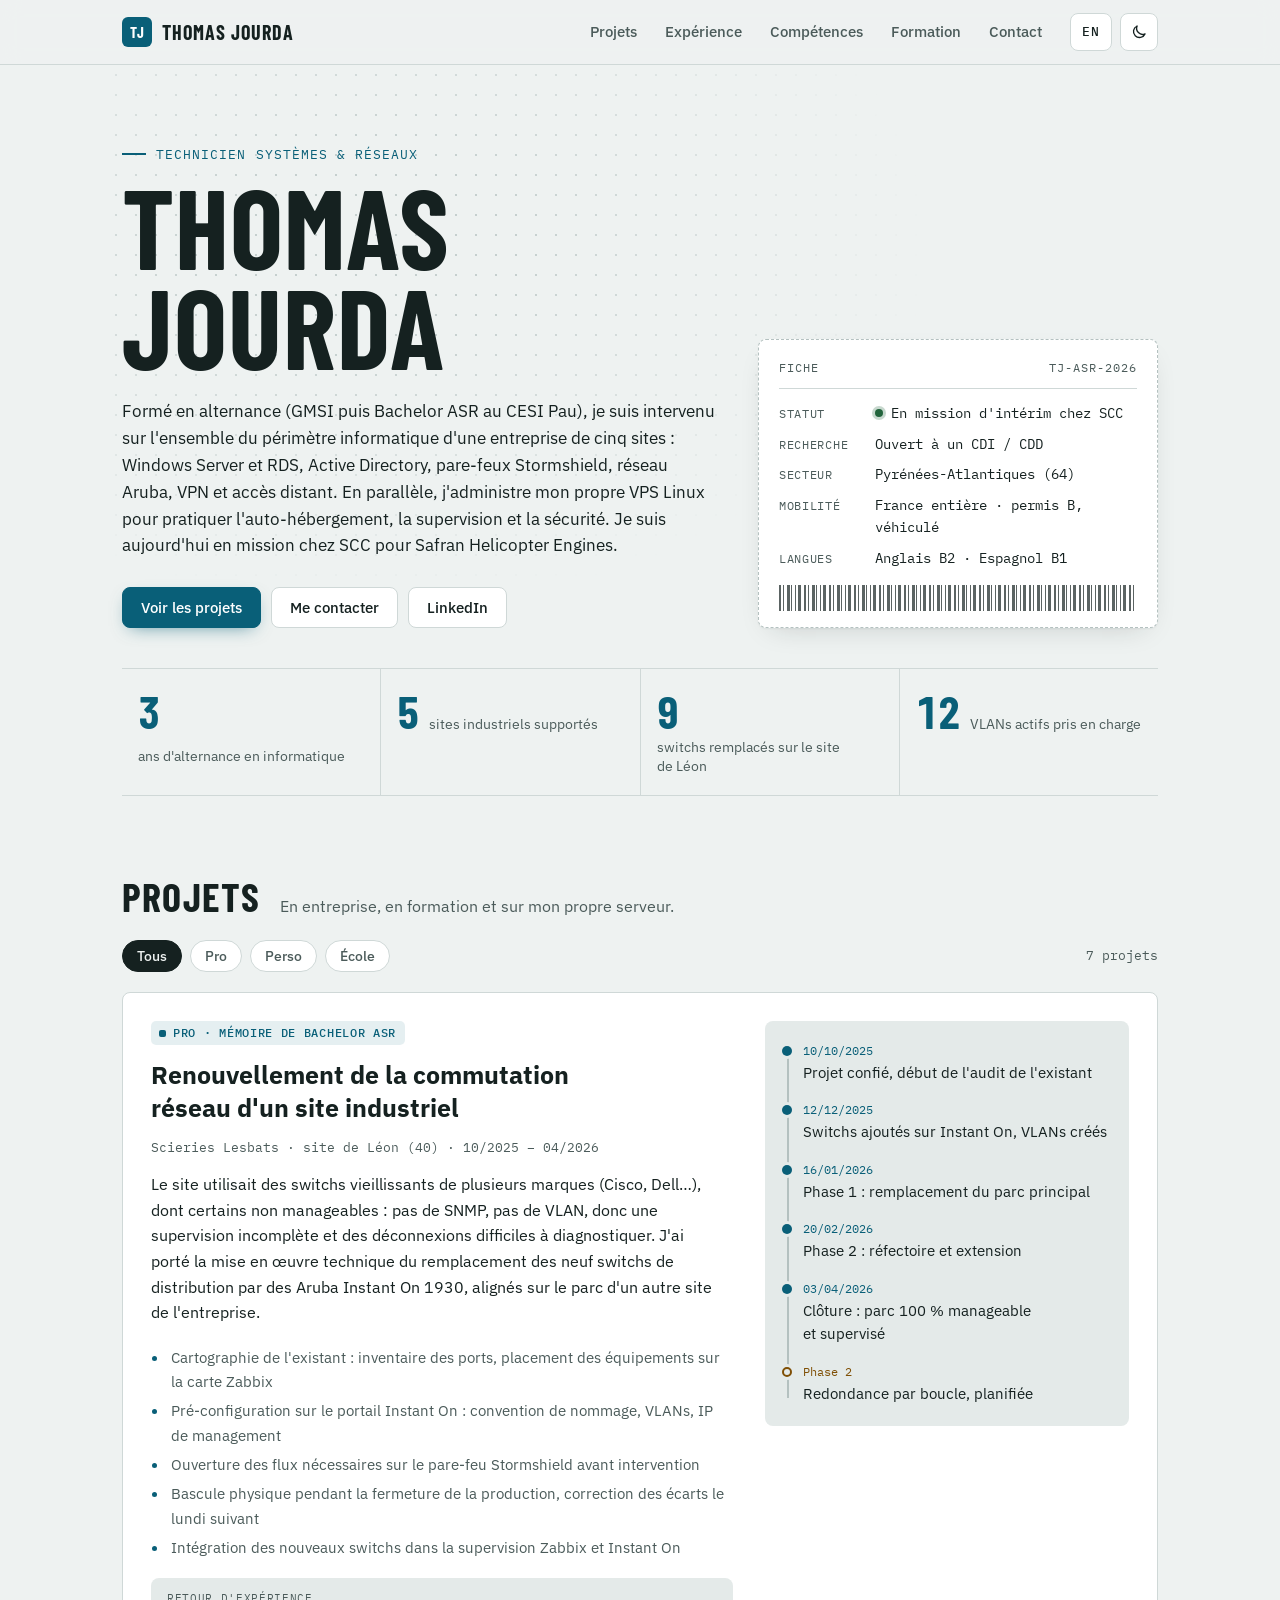
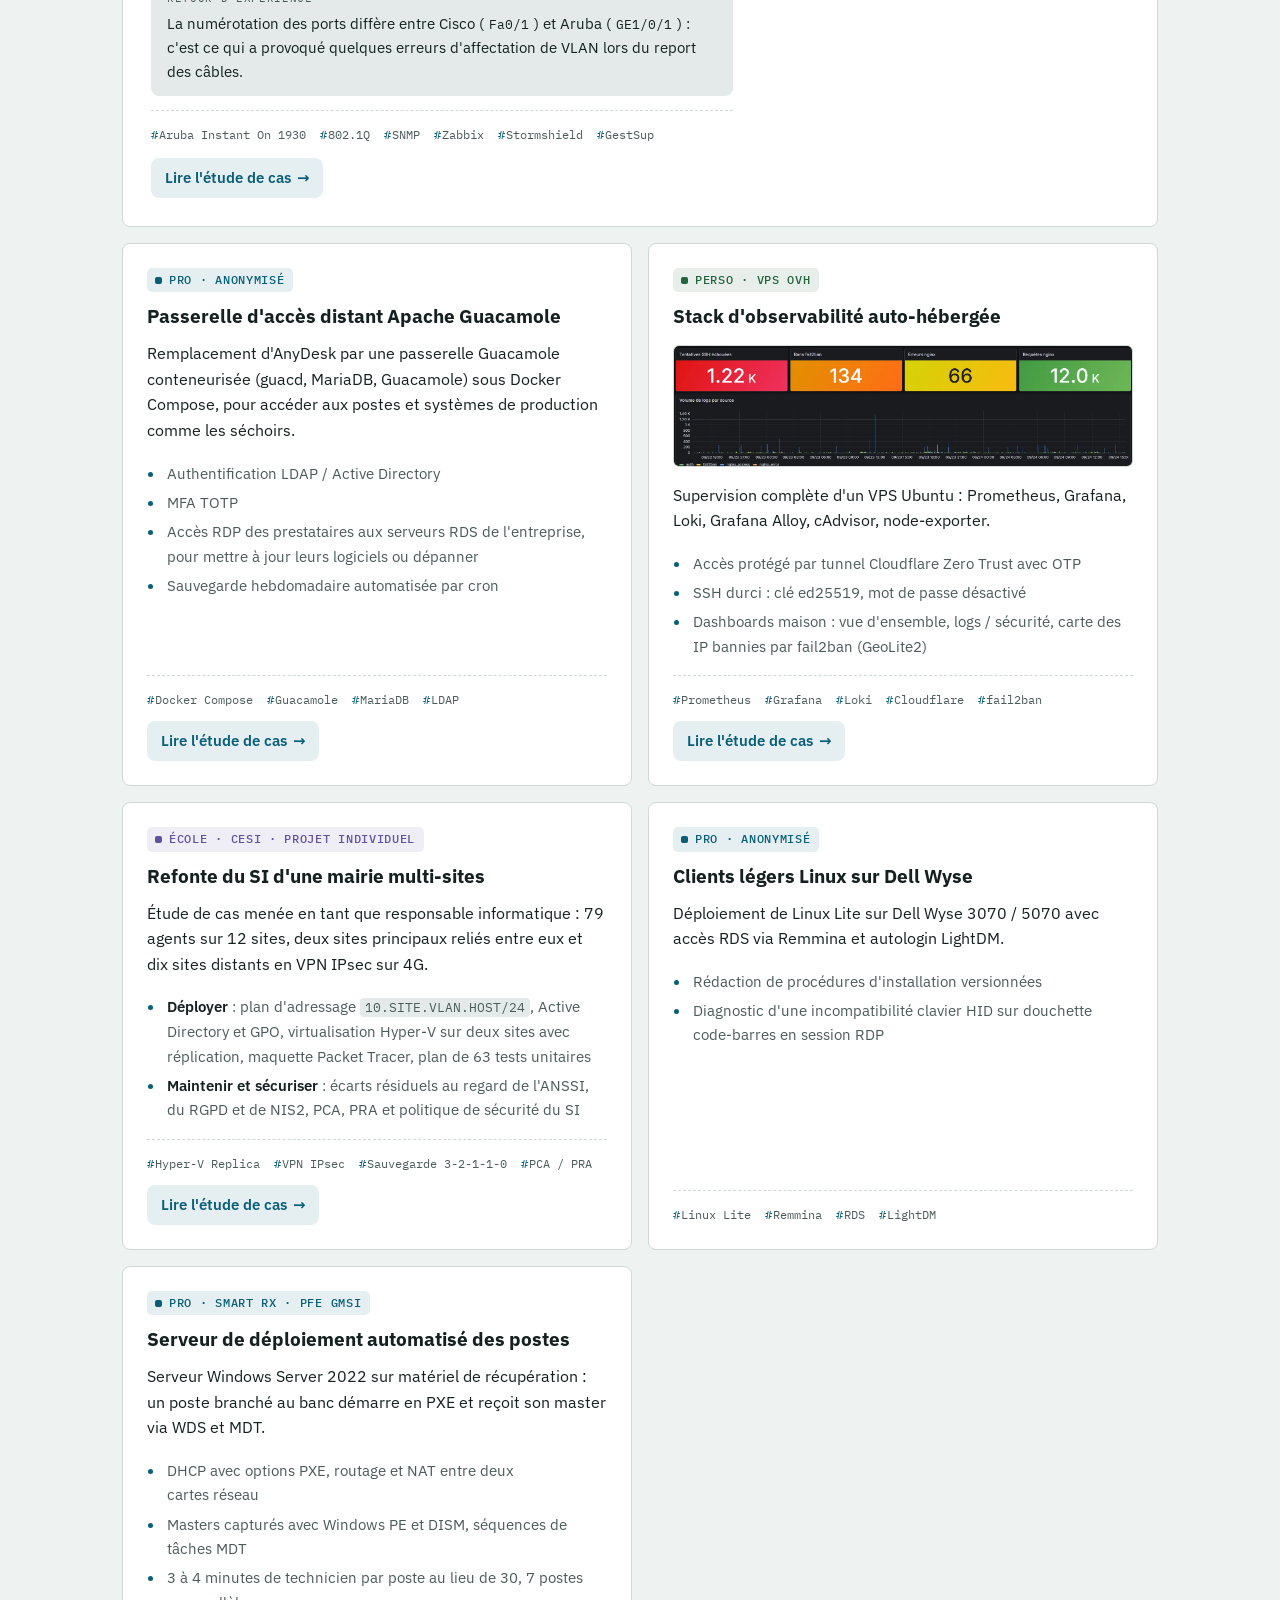
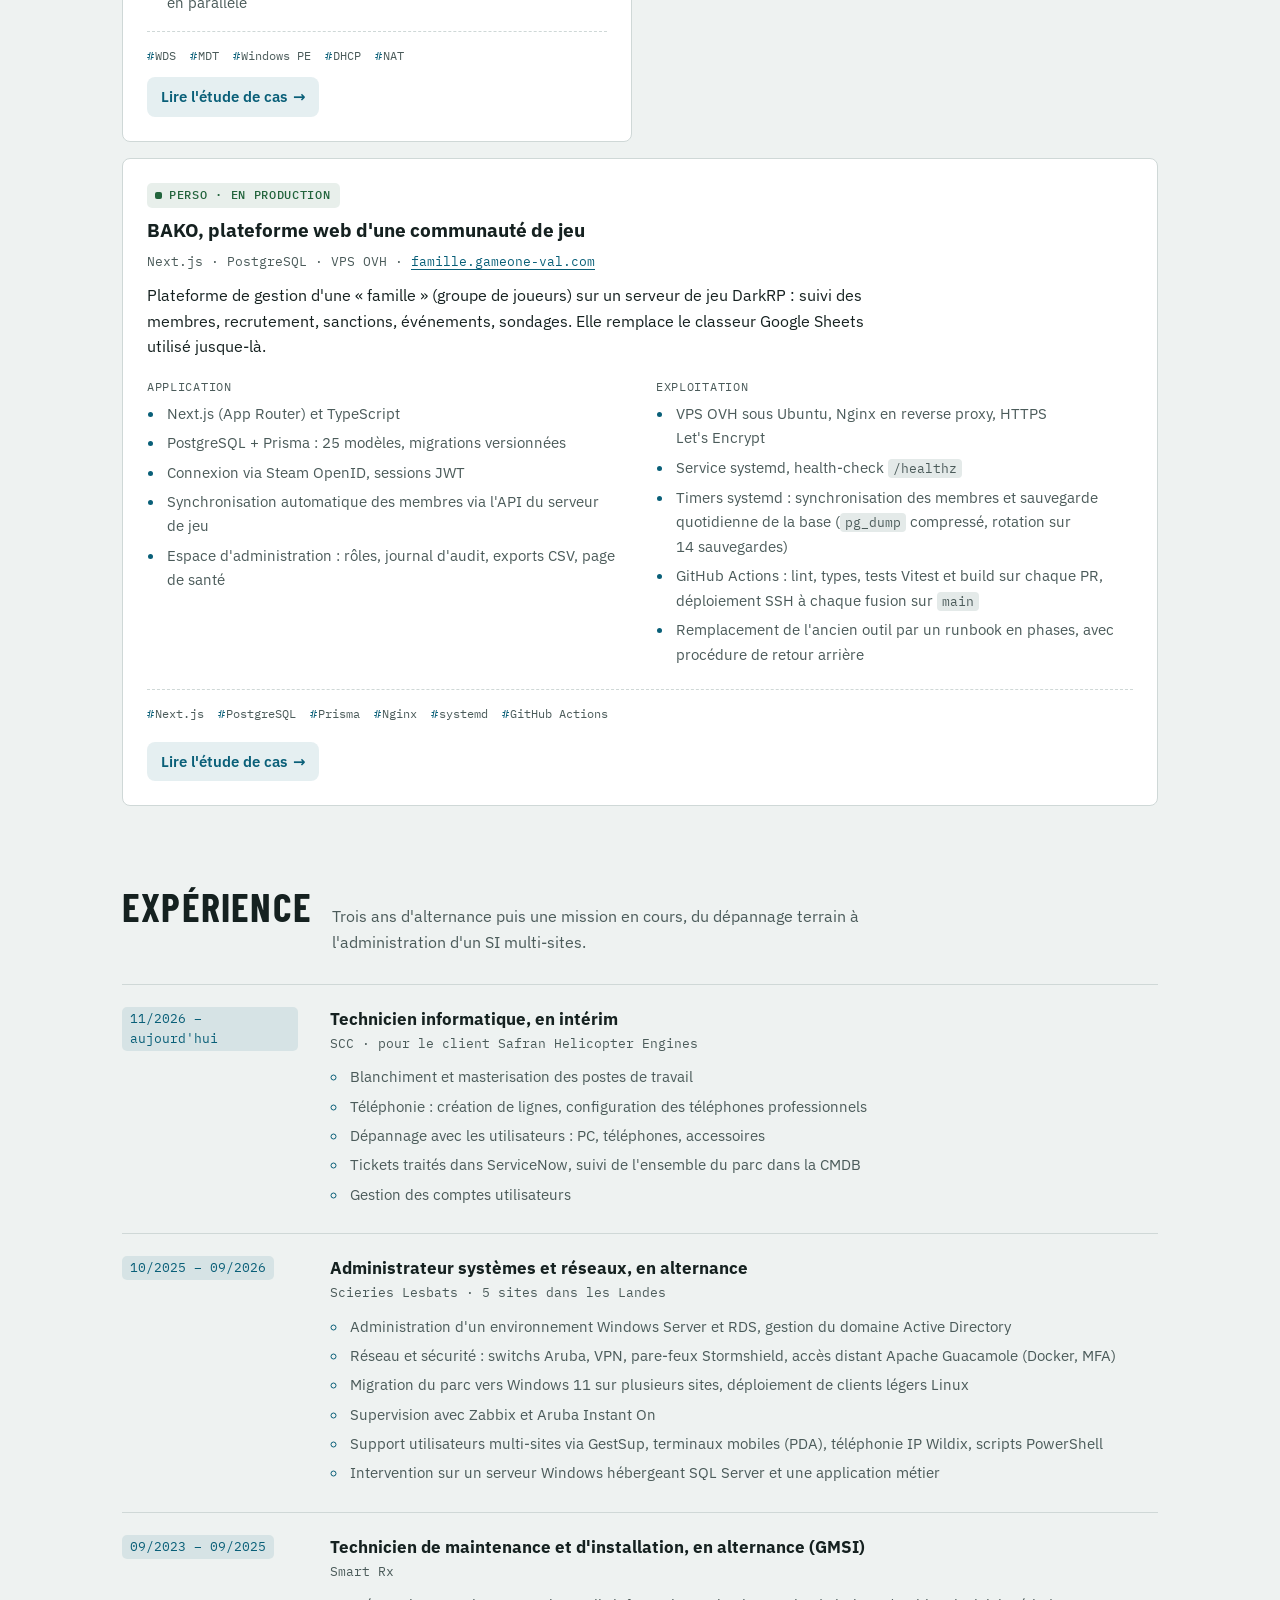
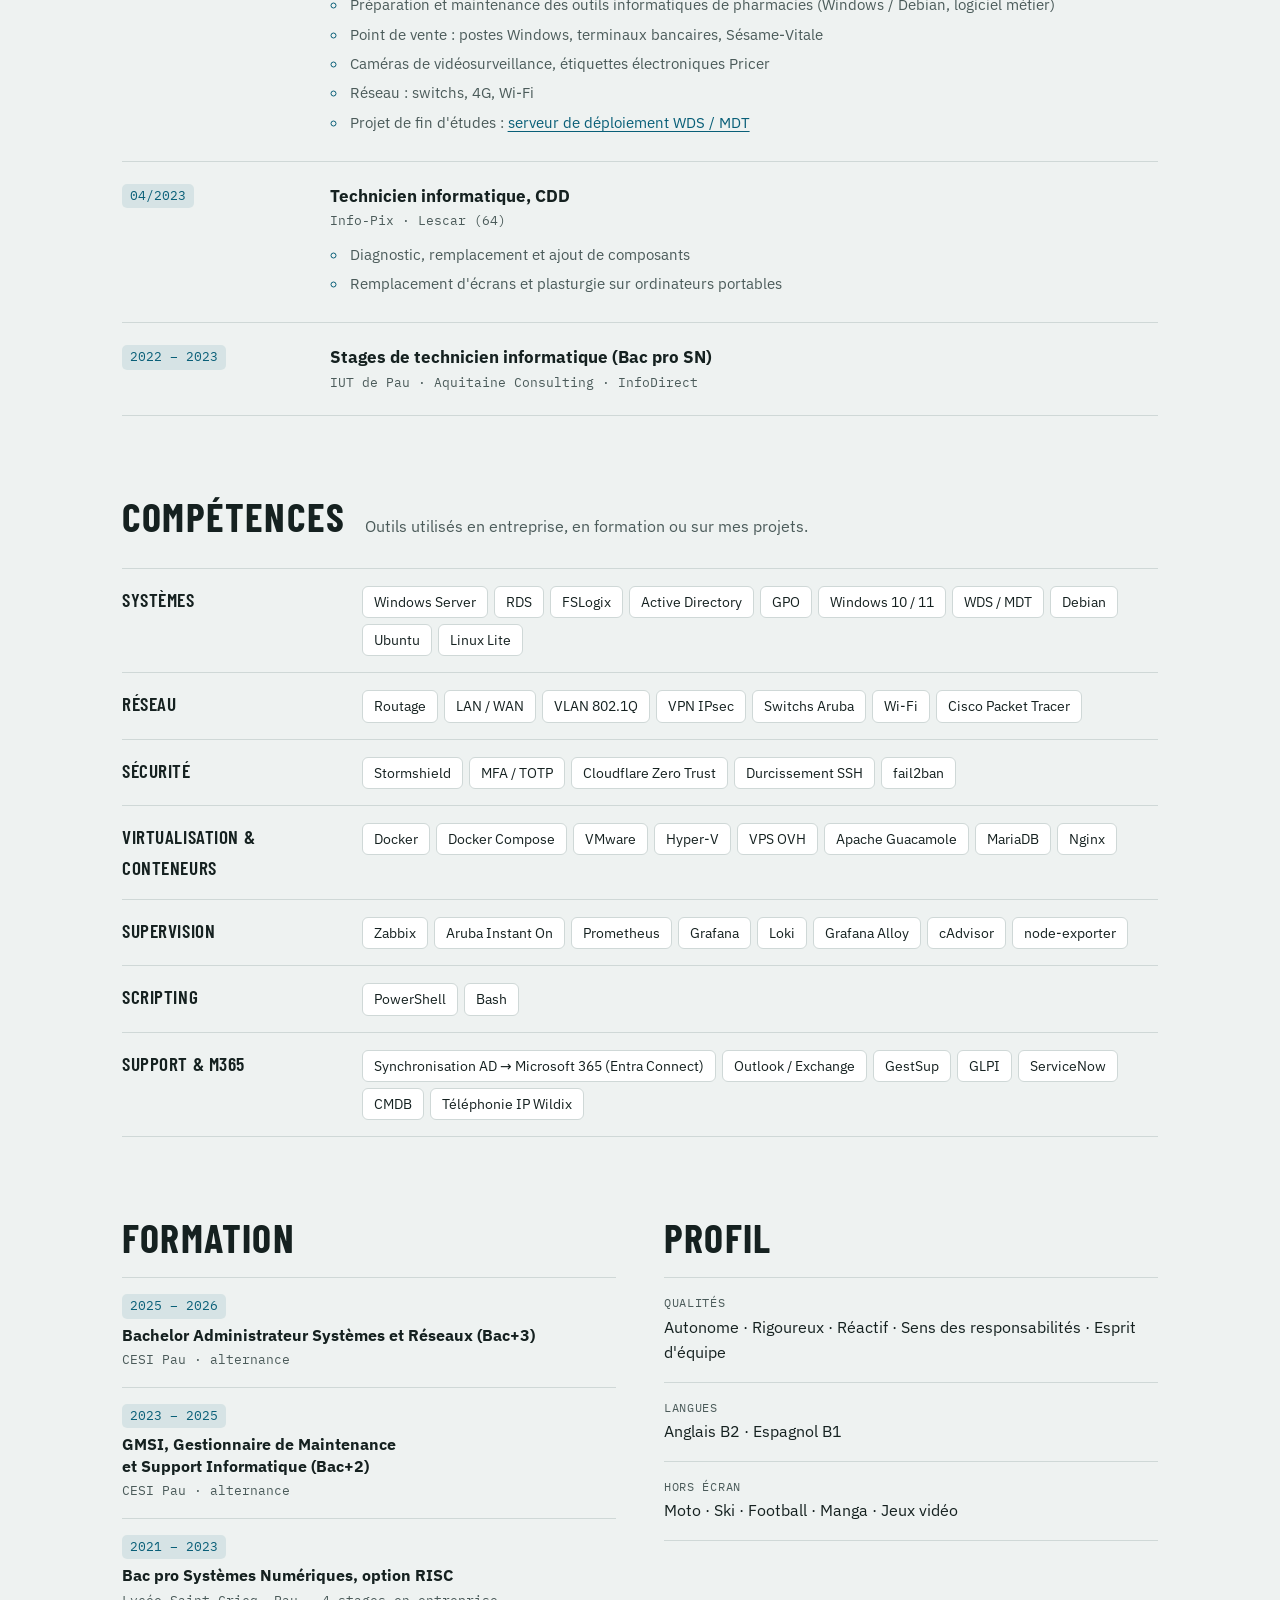
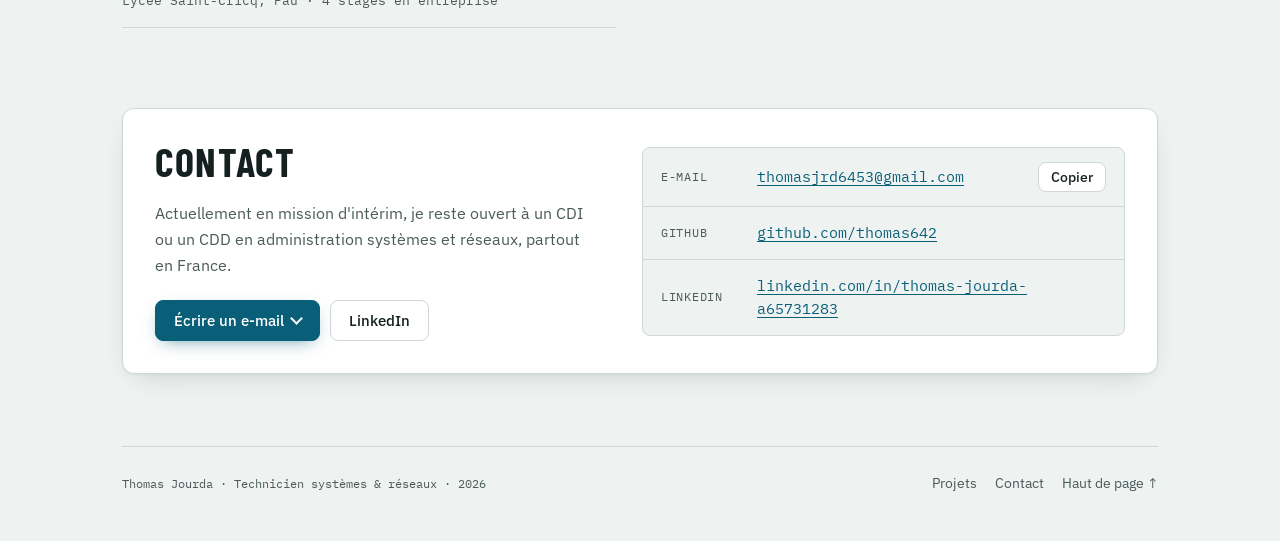
==== commit d7f327be: "Mission d'intérim chez SCC (client Safran Helicopter Engines) Nouvelle entrée d'expérience FR/EN, st" ====
--- a/index.html
+++ b/index.html
@@ -66,6 +66,7 @@
         du périmètre informatique d'une entreprise de cinq sites : Windows Server et RDS, Active Directory,
         pare-feux Stormshield, réseau Aruba, VPN et accès distant. En parallèle, j'administre
         mon propre VPS Linux pour pratiquer l'auto-hébergement, la supervision et la sécurité.
+        Je suis aujourd'hui en mission chez SCC pour Safran Helicopter Engines.
       </p>
       <div class="cta">
         <a class="btn primary" href="#projets">Voir les projets</a>
@@ -77,8 +78,8 @@
     <aside class="asset-tag" aria-label="Fiche récapitulative">
       <p class="tag-head"><span>FICHE</span><span>TJ-ASR-2026</span></p>
       <dl>
-        <div><dt>Statut</dt><dd><span class="state ok"></span>En recherche de CDI / CDD</dd></div>
-        <div><dt>Dispo</dt><dd data-dispo="court">À partir d'octobre 2026</dd></div>
+        <div><dt>Statut</dt><dd><span class="state ok"></span>En mission d'intérim chez SCC</dd></div>
+        <div><dt>Recherche</dt><dd>Ouvert à un CDI / CDD</dd></div>
         <div><dt>Secteur</dt><dd>Pyrénées-Atlantiques (64)</dd></div>
         <div><dt>Mobilité</dt><dd>France entière · permis B, véhiculé</dd></div>
         <div><dt>Langues</dt><dd>Anglais B2 · Espagnol B1</dd></div>
@@ -258,9 +259,23 @@
   <section id="experience">
     <div class="section-head">
       <h2>Expérience</h2>
-      <p class="section-intro">Trois ans d'alternance, du dépannage terrain à l'administration d'un SI multi-sites.</p>
+      <p class="section-intro">Trois ans d'alternance puis une mission en cours, du dépannage terrain à l'administration d'un SI multi-sites.</p>
     </div>
     <ol class="timeline">
+      <li>
+        <time>11/2026 – aujourd'hui</time>
+        <div>
+          <h3>Technicien informatique, en intérim</h3>
+          <p class="meta">SCC · pour le client Safran Helicopter Engines</p>
+          <ul class="points">
+            <li>Blanchiment et masterisation des postes de travail</li>
+            <li>Téléphonie : création de lignes, configuration des téléphones professionnels</li>
+            <li>Dépannage avec les utilisateurs : PC, téléphones, accessoires</li>
+            <li>Tickets traités dans ServiceNow, suivi de l'ensemble du parc dans la CMDB</li>
+            <li>Gestion des comptes utilisateurs</li>
+          </ul>
+        </div>
+      </li>
       <li>
         <time>10/2025 – 09/2026</time>
         <div>
@@ -324,7 +339,7 @@
       <div><dt>Virtualisation &amp; conteneurs</dt><dd><ul class="chips"><li>Docker</li><li>Docker Compose</li><li>VMware</li><li>Hyper-V</li><li>VPS OVH</li><li>Apache Guacamole</li><li>MariaDB</li><li>Nginx</li></ul></dd></div>
       <div><dt>Supervision</dt><dd><ul class="chips"><li>Zabbix</li><li>Aruba Instant On</li><li>Prometheus</li><li>Grafana</li><li>Loki</li><li>Grafana Alloy</li><li>cAdvisor</li><li>node-exporter</li></ul></dd></div>
       <div><dt>Scripting</dt><dd><ul class="chips"><li>PowerShell</li><li>Bash</li></ul></dd></div>
-      <div><dt>Support &amp; M365</dt><dd><ul class="chips"><li>Synchronisation AD → Microsoft 365 (Entra Connect)</li><li>Outlook / Exchange</li><li>GestSup</li><li>GLPI</li><li>Téléphonie IP Wildix</li></ul></dd></div>
+      <div><dt>Support &amp; M365</dt><dd><ul class="chips"><li>Synchronisation AD → Microsoft 365 (Entra Connect)</li><li>Outlook / Exchange</li><li>GestSup</li><li>GLPI</li><li>ServiceNow</li><li>CMDB</li><li>Téléphonie IP Wildix</li></ul></dd></div>
     </dl>
   </section>
 
@@ -353,7 +368,7 @@
     <div class="contact-grid">
       <div class="contact-pitch">
         <h2>Contact</h2>
-        <p><span data-dispo="long">Disponible à partir d'octobre 2026</span> pour un CDI ou un CDD en administration systèmes et réseaux, partout en France.</p>
+        <p>Actuellement en mission d'intérim, je reste ouvert à un CDI ou un CDD en administration systèmes et réseaux, partout en France.</p>
         <div class="cta">
           <details class="mail-menu">
             <summary class="btn primary">Écrire un e-mail</summary>
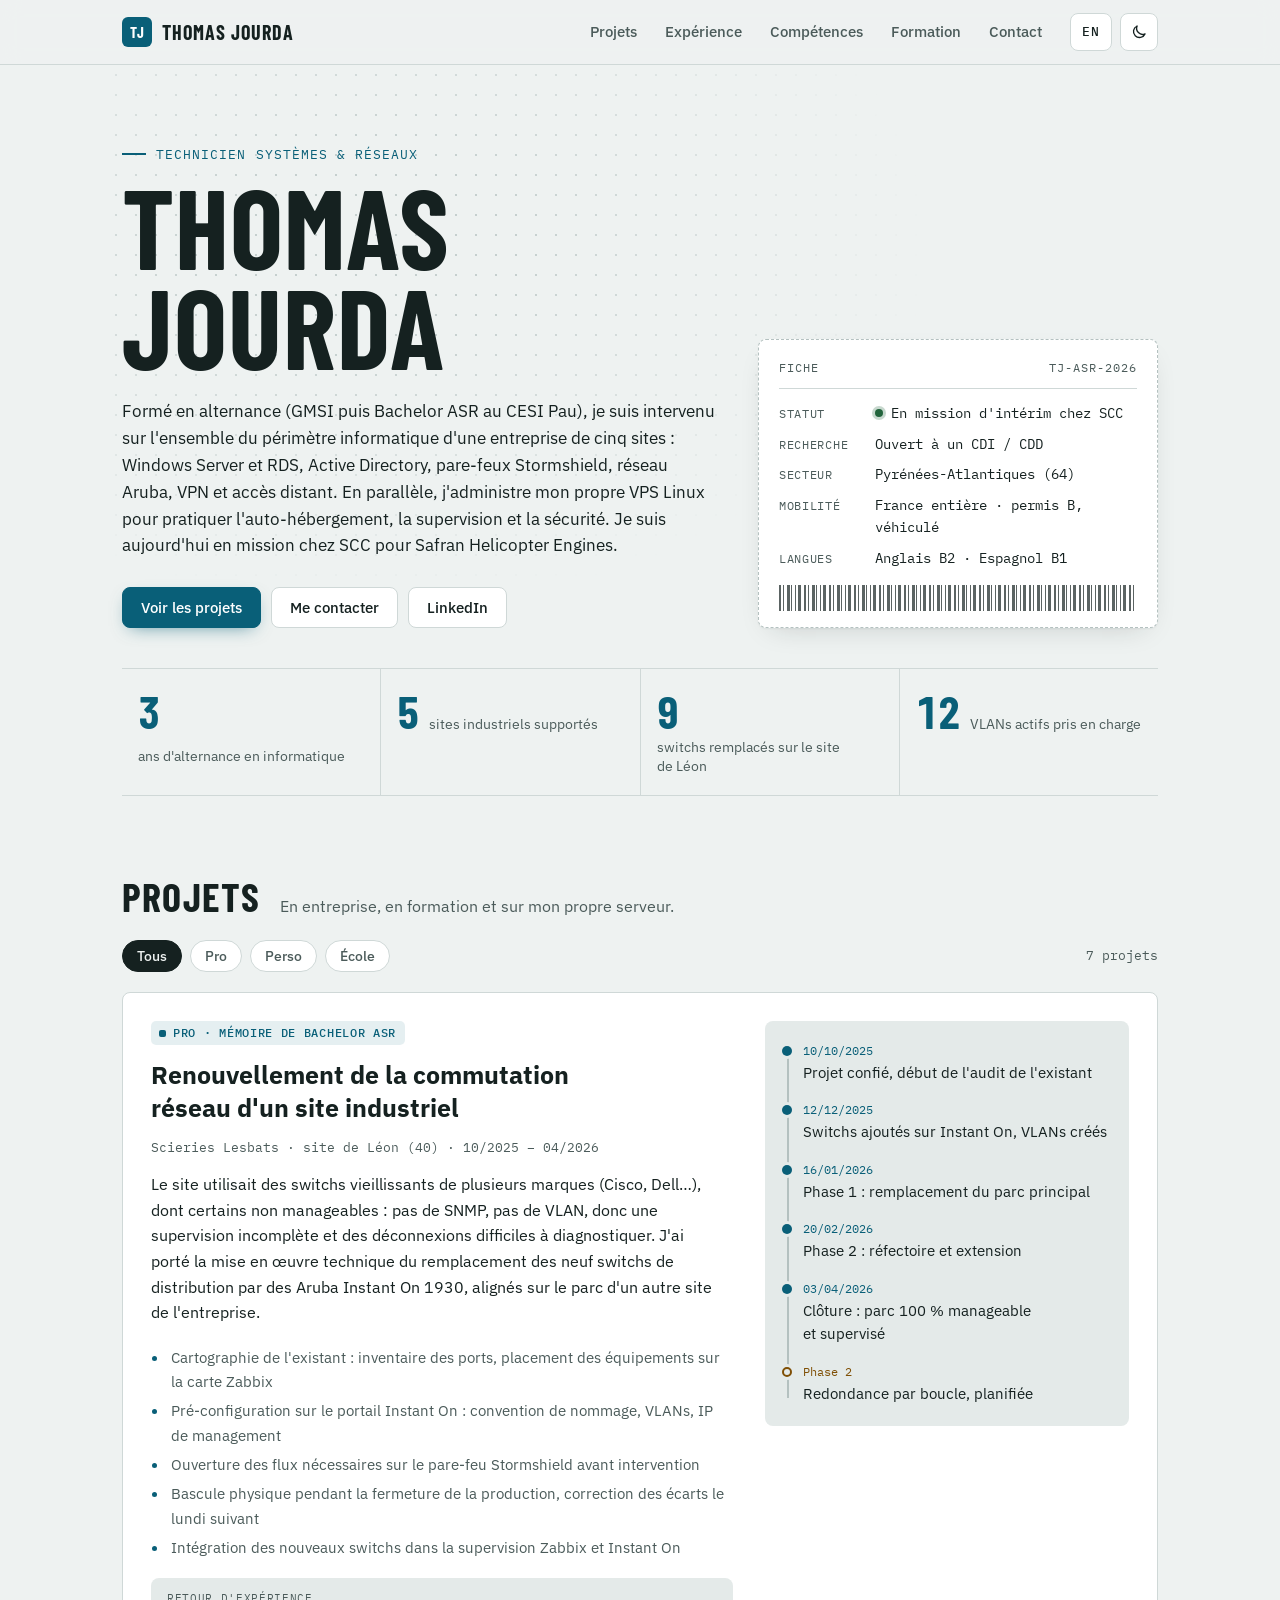
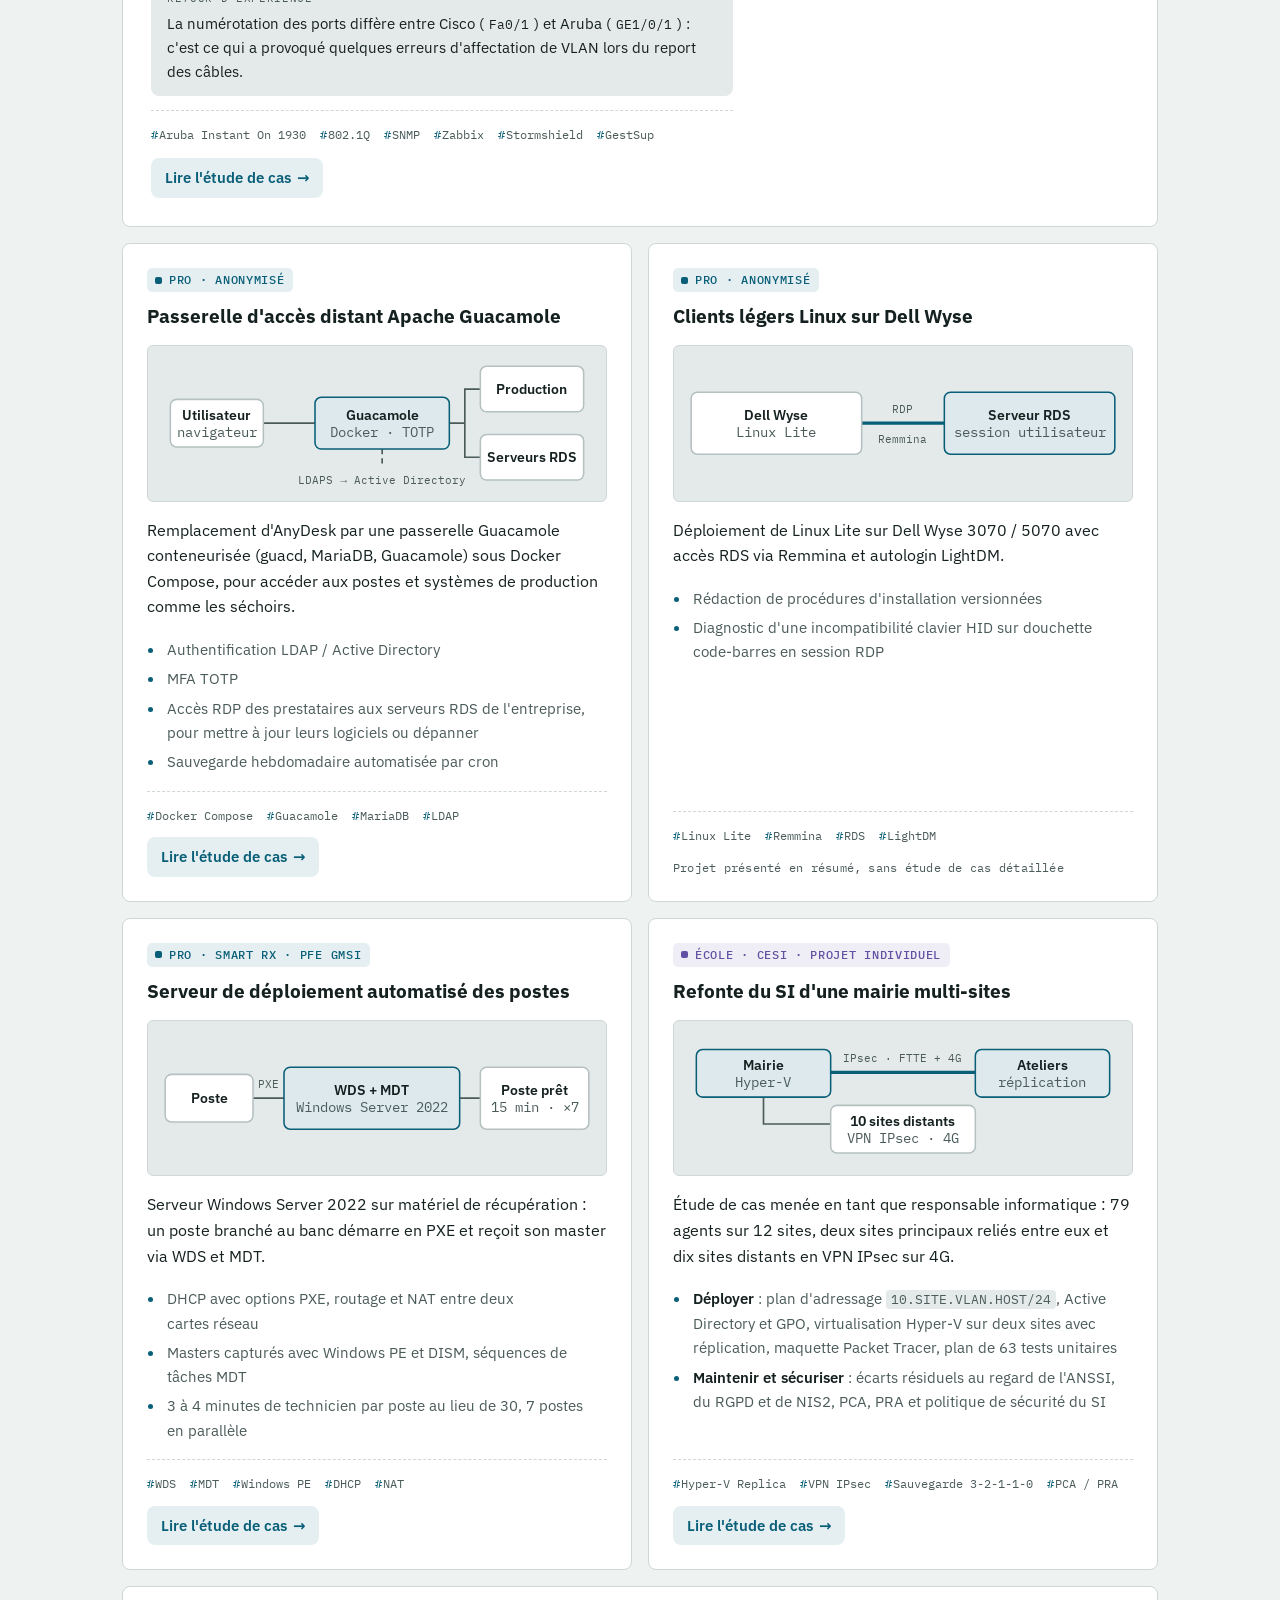
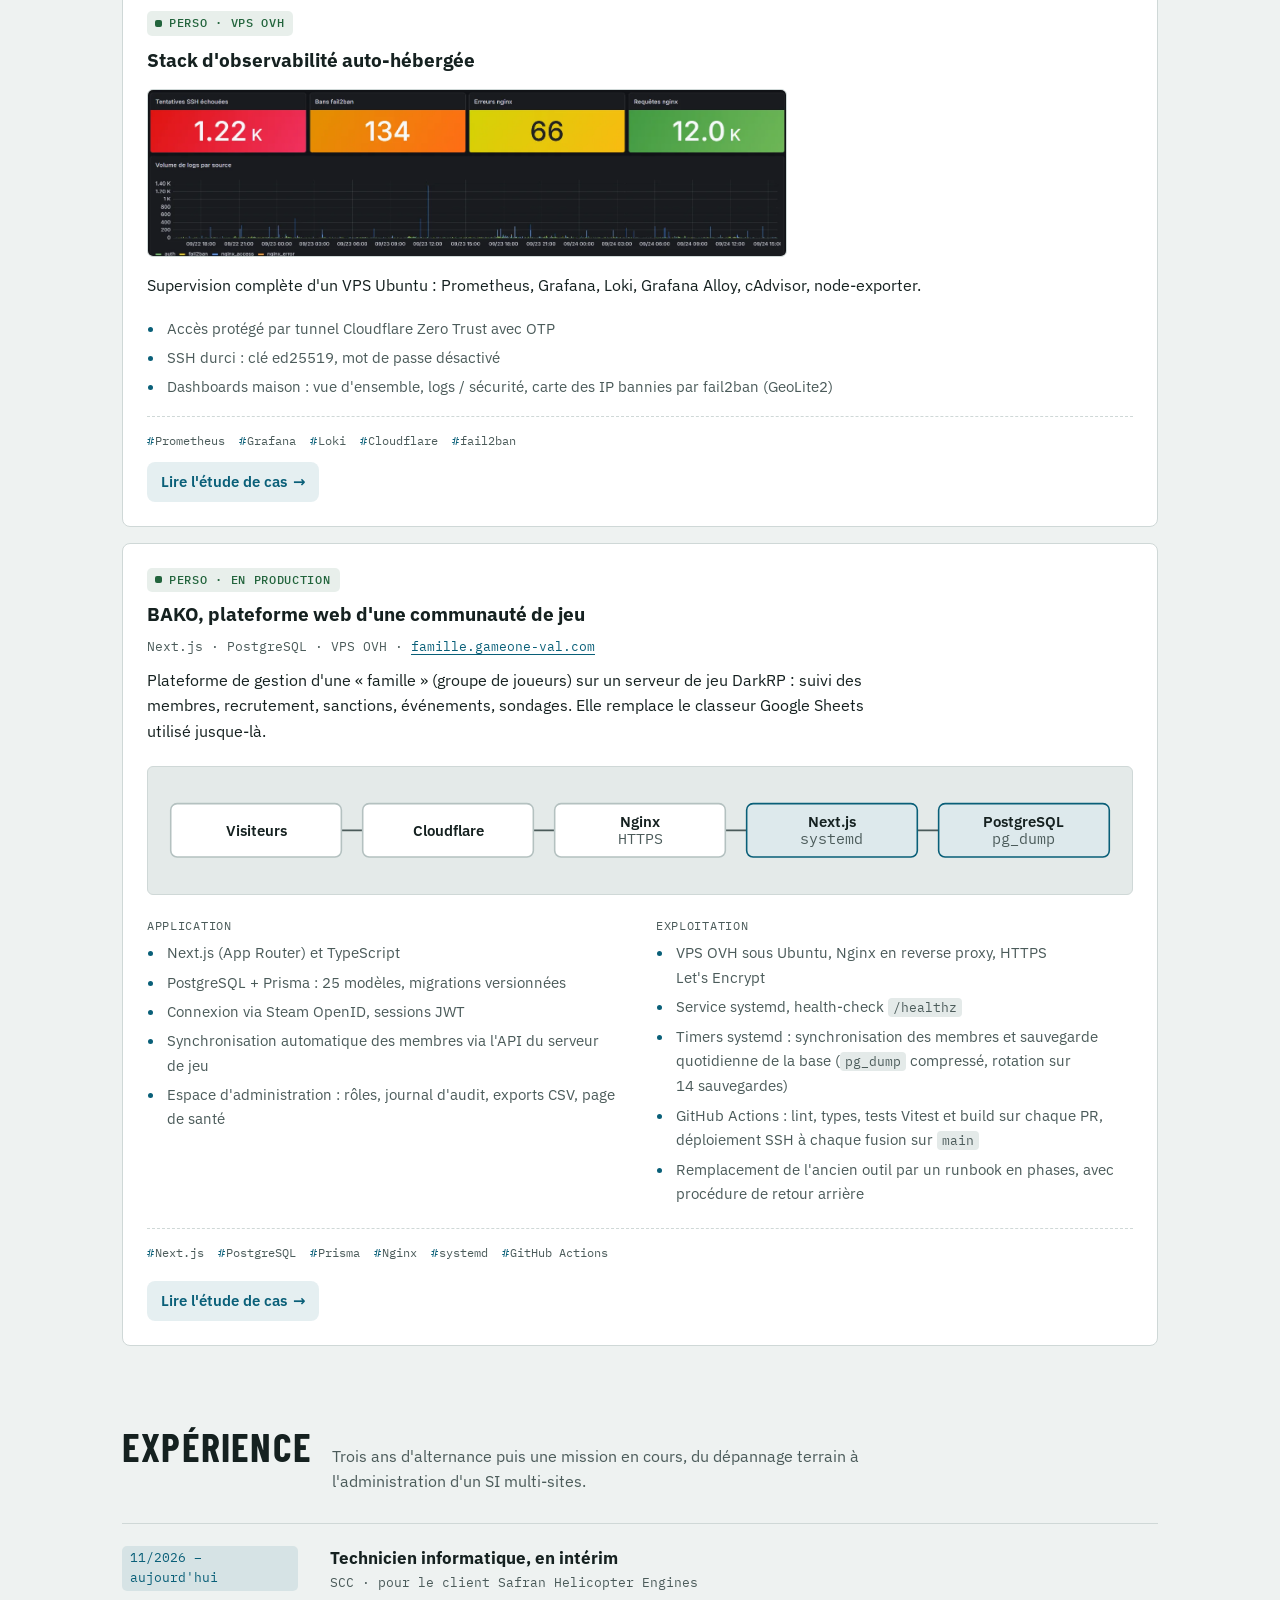
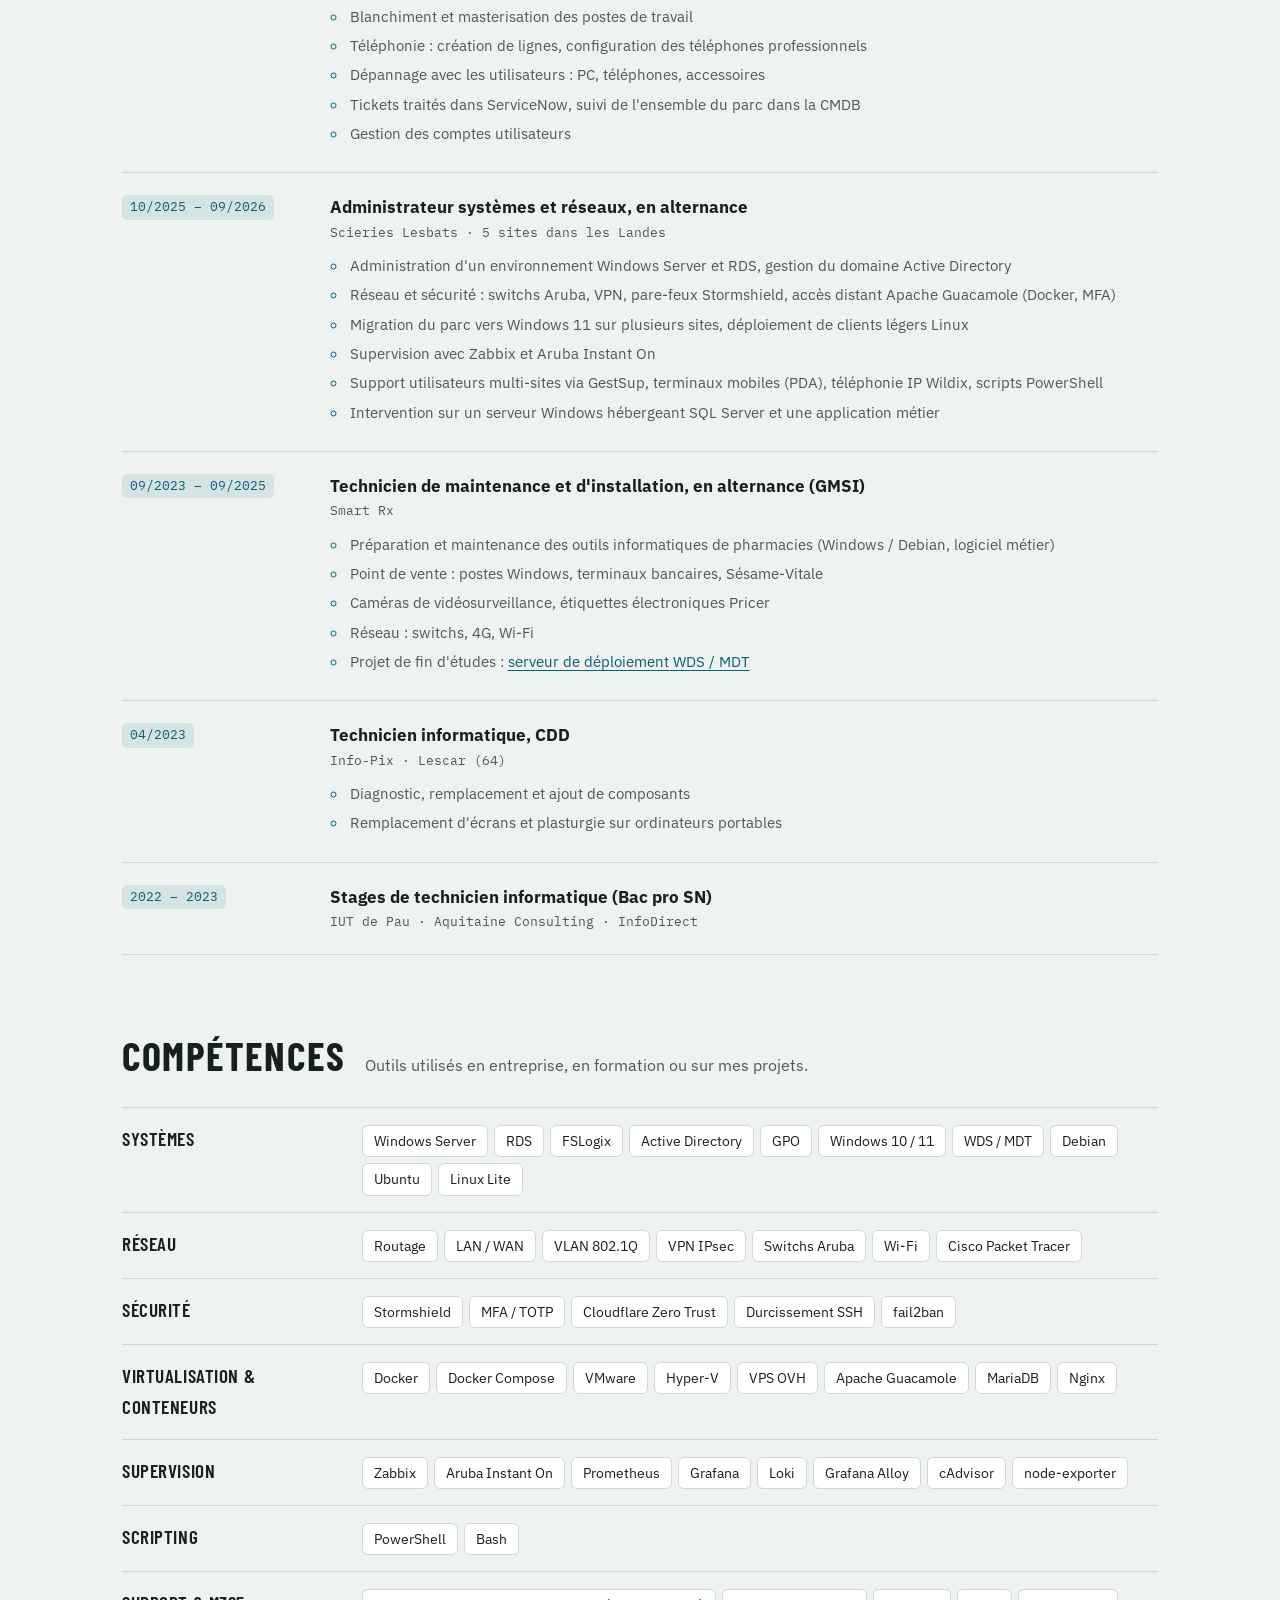
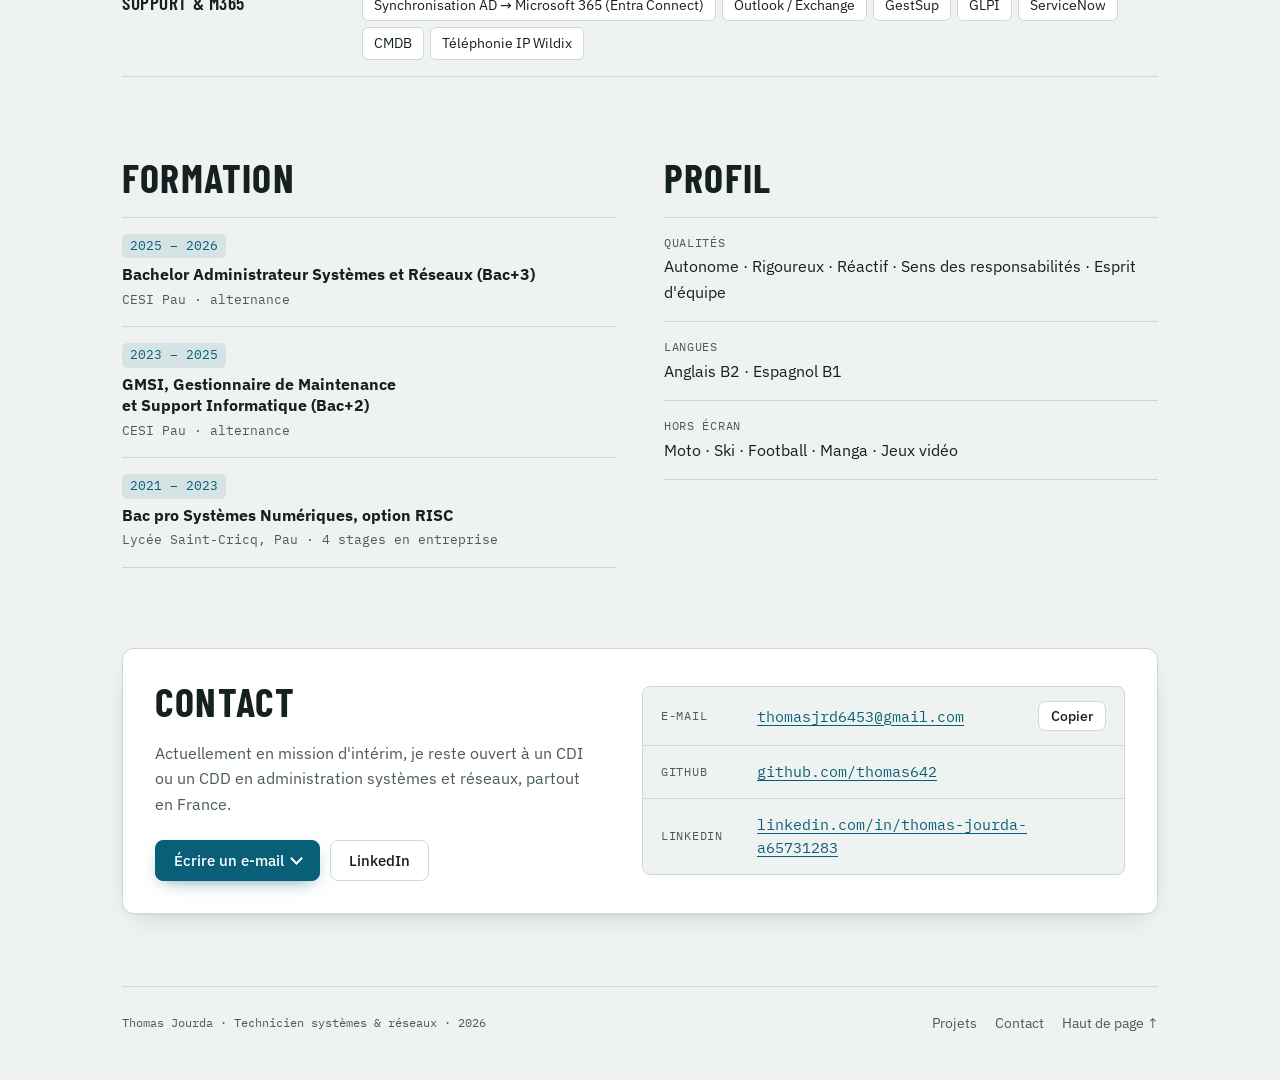
==== commit 41dcf1f0: "Structure et graphisme : menus, ordre des projets, navigation, vignettes, aperçus - Menus des études" ====
--- a/index.html
+++ b/index.html
@@ -26,7 +26,7 @@
 <meta name="theme-color" content="#0f1618" media="(prefers-color-scheme: dark)">
 <!-- Thème choisi appliqué avant le premier affichage (évite un flash de l'autre thème) -->
 <script>try{var t=localStorage.getItem("theme");if(t==="light"||t==="dark")document.documentElement.dataset.theme=t}catch(e){}</script>
-<link rel="stylesheet" href="assets/style.css?v=20261125b">
+<link rel="stylesheet" href="assets/style.css?v=20261125c">
 <link rel="icon" href="assets/favicon.svg" type="image/svg+xml">
 <link rel="apple-touch-icon" href="assets/apple-touch-icon.png">
 </head>
@@ -147,10 +147,10 @@
     </article>
 
     <div class="project-grid">
-
       <article class="project" data-kind="pro">
         <p class="kind pro">Pro · anonymisé</p>
         <h3>Passerelle d'accès distant Apache Guacamole</h3>
+        <a class="thumb schema" href="projets/guacamole.html" tabindex="-1" aria-hidden="true"><svg viewBox="0 0 420 130" aria-hidden="true" focusable="false"><path class="dg-link" fill="none" stroke="#4b5b5a" stroke-width="1.5" d="M100 65 H150"/><path class="dg-link" fill="none" stroke="#4b5b5a" stroke-width="1.5" d="M280 65 H295 V32 H310 M295 65 V98 H310"/><path class="dg-link" fill="none" stroke="#4b5b5a" stroke-width="1.5" stroke-dasharray="5 4" d="M215 90 V108"/><g class="dg-box"><rect fill="#ffffff" stroke="#b4c1c0" stroke-width="1.5" x="10" y="42" width="90" height="46" rx="6"/><text fill="#152120" font-size="14" font-weight="600" x="55.0" y="62.0" text-anchor="middle">Utilisateur</text><text class="dg-sub" fill="#4b5b5a" font-size="11" x="55.0" y="78.0" text-anchor="middle">navigateur</text></g><g class="dg-core"><rect fill="#dcebef" stroke="#0b6e8a" stroke-width="1.5" x="150" y="40" width="130" height="50" rx="6"/><text fill="#152120" font-size="14" font-weight="600" x="215.0" y="62.0" text-anchor="middle">Guacamole</text><text class="dg-sub" fill="#4b5b5a" font-size="11" x="215.0" y="78.0" text-anchor="middle">Docker · TOTP</text></g><g class="dg-box"><rect fill="#ffffff" stroke="#b4c1c0" stroke-width="1.5" x="310" y="10" width="100" height="44" rx="6"/><text fill="#152120" font-size="14" font-weight="600" x="360.0" y="37.0" text-anchor="middle">Production</text></g><g class="dg-box"><rect fill="#ffffff" stroke="#b4c1c0" stroke-width="1.5" x="310" y="76" width="100" height="44" rx="6"/><text fill="#152120" font-size="14" font-weight="600" x="360.0" y="103.0" text-anchor="middle">Serveurs RDS</text></g><text class="dg-small" fill="#4b5b5a" font-size="11" x="215" y="124" text-anchor="middle">LDAPS → Active Directory</text></svg></a>
         <p>Remplacement d'AnyDesk par une passerelle Guacamole conteneurisée (guacd, MariaDB, Guacamole) sous Docker Compose, pour accéder aux postes et systèmes de production comme les séchoirs.</p>
         <ul class="points">
           <li>Authentification LDAP / Active Directory</li>
@@ -160,6 +160,49 @@
         </ul>
         <ul class="stack"><li>Docker Compose</li><li>Guacamole</li><li>MariaDB</li><li>LDAP</li></ul>
         <a class="case-link" href="projets/guacamole.html">Lire l'étude de cas <span aria-hidden="true">→</span></a>
+      </article>
+
+      <article class="project" data-kind="pro">
+        <p class="kind pro">Pro · anonymisé</p>
+        <h3>Clients légers Linux sur Dell Wyse</h3>
+        <div class="thumb schema" aria-hidden="true"><svg viewBox="0 0 420 130" aria-hidden="true" focusable="false"><path class="dg-trunk" fill="none" stroke="#0b6e8a" stroke-width="3" stroke-linecap="round" d="M170 65 H250"/><text class="dg-small" fill="#4b5b5a" font-size="11" x="210" y="55" text-anchor="middle">RDP</text><text class="dg-small" fill="#4b5b5a" font-size="11" x="210" y="84" text-anchor="middle">Remmina</text><g class="dg-box"><rect fill="#ffffff" stroke="#b4c1c0" stroke-width="1.5" x="5" y="35" width="165" height="60" rx="6"/><text fill="#152120" font-size="14" font-weight="600" x="87.5" y="62.0" text-anchor="middle">Dell Wyse</text><text class="dg-sub" fill="#4b5b5a" font-size="11" x="87.5" y="78.0" text-anchor="middle">Linux Lite</text></g><g class="dg-core"><rect fill="#dcebef" stroke="#0b6e8a" stroke-width="1.5" x="250" y="35" width="165" height="60" rx="6"/><text fill="#152120" font-size="14" font-weight="600" x="332.5" y="62.0" text-anchor="middle">Serveur RDS</text><text class="dg-sub" fill="#4b5b5a" font-size="11" x="332.5" y="78.0" text-anchor="middle">session utilisateur</text></g></svg></div>
+        <p>Déploiement de Linux Lite sur Dell Wyse 3070 / 5070 avec accès RDS via Remmina et autologin LightDM.</p>
+        <ul class="points">
+          <li>Rédaction de procédures d'installation versionnées</li>
+          <li>Diagnostic d'une incompatibilité clavier HID sur douchette code-barres en session RDP</li>
+        </ul>
+        <ul class="stack"><li>Linux Lite</li><li>Remmina</li><li>RDS</li><li>LightDM</li></ul>
+        <p class="case-note">Projet présenté en résumé, sans étude de cas détaillée</p>
+      </article>
+
+      <article class="project" data-kind="pro">
+        <p class="kind pro">Pro · Smart Rx · PFE GMSI</p>
+        <h3>Serveur de déploiement automatisé des postes</h3>
+        <a class="thumb schema" href="projets/deploiement.html" tabindex="-1" aria-hidden="true"><svg viewBox="0 0 420 130" aria-hidden="true" focusable="false"><path class="dg-link" fill="none" stroke="#4b5b5a" stroke-width="1.5" d="M90 65 H120"/><path class="dg-link" fill="none" stroke="#4b5b5a" stroke-width="1.5" d="M290 65 H310"/><text class="dg-small" fill="#4b5b5a" font-size="11" x="105" y="55" text-anchor="middle">PXE</text><g class="dg-box"><rect fill="#ffffff" stroke="#b4c1c0" stroke-width="1.5" x="5" y="42" width="85" height="46" rx="6"/><text fill="#152120" font-size="14" font-weight="600" x="47.5" y="70.0" text-anchor="middle">Poste</text></g><g class="dg-core"><rect fill="#dcebef" stroke="#0b6e8a" stroke-width="1.5" x="120" y="35" width="170" height="60" rx="6"/><text fill="#152120" font-size="14" font-weight="600" x="205.0" y="62.0" text-anchor="middle">WDS + MDT</text><text class="dg-sub" fill="#4b5b5a" font-size="11" x="205.0" y="78.0" text-anchor="middle">Windows Server 2022</text></g><g class="dg-box"><rect fill="#ffffff" stroke="#b4c1c0" stroke-width="1.5" x="310" y="35" width="105" height="60" rx="6"/><text fill="#152120" font-size="14" font-weight="600" x="362.5" y="62.0" text-anchor="middle">Poste prêt</text><text class="dg-sub" fill="#4b5b5a" font-size="11" x="362.5" y="78.0" text-anchor="middle">15 min · ×7</text></g></svg></a>
+        <p>Serveur Windows Server 2022 sur matériel de récupération : un poste branché au banc démarre en PXE et reçoit son master via WDS et MDT.</p>
+        <ul class="points">
+          <li>DHCP avec options PXE, routage et NAT entre deux cartes réseau</li>
+          <li>Masters capturés avec Windows PE et DISM, séquences de tâches MDT</li>
+          <li>3 à 4 minutes de technicien par poste au lieu de 30, 7 postes en parallèle</li>
+        </ul>
+        <ul class="stack"><li>WDS</li><li>MDT</li><li>Windows PE</li><li>DHCP</li><li>NAT</li></ul>
+        <a class="case-link" href="projets/deploiement.html">Lire l'étude de cas <span aria-hidden="true">→</span></a>
+      </article>
+
+      <article class="project" data-kind="ecole">
+        <p class="kind school">École · CESI · projet individuel</p>
+        <h3>Refonte du SI d'une mairie multi-sites</h3>
+        <a class="thumb schema" href="projets/kernelac.html" tabindex="-1" aria-hidden="true"><svg viewBox="0 0 420 130" aria-hidden="true" focusable="false"><path class="dg-trunk" fill="none" stroke="#0b6e8a" stroke-width="3" stroke-linecap="round" d="M140 40 H280"/><text class="dg-small" fill="#4b5b5a" font-size="11" x="210" y="30" text-anchor="middle">IPsec · FTTE + 4G</text><path class="dg-link" fill="none" stroke="#4b5b5a" stroke-width="1.5" d="M75 63 V90 H140"/><g class="dg-core"><rect fill="#dcebef" stroke="#0b6e8a" stroke-width="1.5" x="10" y="18" width="130" height="46" rx="6"/><text fill="#152120" font-size="14" font-weight="600" x="75.0" y="38.0" text-anchor="middle">Mairie</text><text class="dg-sub" fill="#4b5b5a" font-size="11" x="75.0" y="54.0" text-anchor="middle">Hyper-V</text></g><g class="dg-core"><rect fill="#dcebef" stroke="#0b6e8a" stroke-width="1.5" x="280" y="18" width="130" height="46" rx="6"/><text fill="#152120" font-size="14" font-weight="600" x="345.0" y="38.0" text-anchor="middle">Ateliers</text><text class="dg-sub" fill="#4b5b5a" font-size="11" x="345.0" y="54.0" text-anchor="middle">réplication</text></g><g class="dg-box"><rect fill="#ffffff" stroke="#b4c1c0" stroke-width="1.5" x="140" y="72" width="140" height="46" rx="6"/><text fill="#152120" font-size="14" font-weight="600" x="210.0" y="92.0" text-anchor="middle">10 sites distants</text><text class="dg-sub" fill="#4b5b5a" font-size="11" x="210.0" y="108.0" text-anchor="middle">VPN IPsec · 4G</text></g></svg></a>
+        <p>
+          Étude de cas menée en tant que responsable informatique : 79 agents sur 12 sites,
+          deux sites principaux reliés entre eux et dix sites distants en VPN IPsec sur 4G.
+        </p>
+        <ul class="points">
+          <li><em>Déployer</em> : plan d'adressage <code>10.SITE.VLAN.HOST/24</code>, Active Directory et GPO, virtualisation Hyper-V sur deux sites avec réplication, maquette Packet Tracer, plan de 63 tests unitaires</li>
+          <li><em>Maintenir et sécuriser</em> : écarts résiduels au regard de l'ANSSI, du RGPD et de NIS2, PCA, PRA et politique de sécurité du SI</li>
+        </ul>
+        <ul class="stack"><li>Hyper-V Replica</li><li>VPN IPsec</li><li>Sauvegarde 3-2-1-1-0</li><li>PCA / PRA</li></ul>
+        <a class="case-link" href="projets/kernelac.html">Lire l'étude de cas <span aria-hidden="true">→</span></a>
       </article>
 
       <article class="project" data-kind="perso">
@@ -174,45 +217,6 @@
         </ul>
         <ul class="stack"><li>Prometheus</li><li>Grafana</li><li>Loki</li><li>Cloudflare</li><li>fail2ban</li></ul>
         <a class="case-link" href="projets/observabilite.html">Lire l'étude de cas <span aria-hidden="true">→</span></a>
-      </article>
-
-      <article class="project" data-kind="ecole">
-        <p class="kind school">École · CESI · projet individuel</p>
-        <h3>Refonte du SI d'une mairie multi-sites</h3>
-        <p>
-          Étude de cas menée en tant que responsable informatique : 79 agents sur 12 sites,
-          deux sites principaux reliés entre eux et dix sites distants en VPN IPsec sur 4G.
-        </p>
-        <ul class="points">
-          <li><em>Déployer</em> : plan d'adressage <code>10.SITE.VLAN.HOST/24</code>, Active Directory et GPO, virtualisation Hyper-V sur deux sites avec réplication, maquette Packet Tracer, plan de 63 tests unitaires</li>
-          <li><em>Maintenir et sécuriser</em> : écarts résiduels au regard de l'ANSSI, du RGPD et de NIS2, PCA, PRA et politique de sécurité du SI</li>
-        </ul>
-        <ul class="stack"><li>Hyper-V Replica</li><li>VPN IPsec</li><li>Sauvegarde 3-2-1-1-0</li><li>PCA / PRA</li></ul>
-        <a class="case-link" href="projets/kernelac.html">Lire l'étude de cas <span aria-hidden="true">→</span></a>
-      </article>
-
-      <article class="project" data-kind="pro">
-        <p class="kind pro">Pro · anonymisé</p>
-        <h3>Clients légers Linux sur Dell Wyse</h3>
-        <p>Déploiement de Linux Lite sur Dell Wyse 3070 / 5070 avec accès RDS via Remmina et autologin LightDM.</p>
-        <ul class="points">
-          <li>Rédaction de procédures d'installation versionnées</li>
-          <li>Diagnostic d'une incompatibilité clavier HID sur douchette code-barres en session RDP</li>
-        </ul>
-        <ul class="stack"><li>Linux Lite</li><li>Remmina</li><li>RDS</li><li>LightDM</li></ul>
-      </article>
-
-      <article class="project" data-kind="pro">
-        <p class="kind pro">Pro · Smart Rx · PFE GMSI</p>
-        <h3>Serveur de déploiement automatisé des postes</h3>
-        <p>Serveur Windows Server 2022 sur matériel de récupération : un poste branché au banc démarre en PXE et reçoit son master via WDS et MDT.</p>
-        <ul class="points">
-          <li>DHCP avec options PXE, routage et NAT entre deux cartes réseau</li>
-          <li>Masters capturés avec Windows PE et DISM, séquences de tâches MDT</li>
-          <li>3 à 4 minutes de technicien par poste au lieu de 30, 7 postes en parallèle</li>
-        </ul>
-        <ul class="stack"><li>WDS</li><li>MDT</li><li>Windows PE</li><li>DHCP</li><li>NAT</li></ul>
-        <a class="case-link" href="projets/deploiement.html">Lire l'étude de cas <span aria-hidden="true">→</span></a>
       </article>
 
     </div>
@@ -228,6 +232,7 @@
           Google Sheets utilisé jusque-là.
         </p>
       </div>
+      <a class="thumb schema wide-thumb" href="projets/bako.html" tabindex="-1" aria-hidden="true"><svg viewBox="0 0 900 100" aria-hidden="true" focusable="false"><path class="dg-link" fill="none" stroke="#4b5b5a" stroke-width="1.5" d="M170 50 H190"/><path class="dg-link" fill="none" stroke="#4b5b5a" stroke-width="1.5" d="M350 50 H370"/><path class="dg-link" fill="none" stroke="#4b5b5a" stroke-width="1.5" d="M530 50 H550"/><path class="dg-link" fill="none" stroke="#4b5b5a" stroke-width="1.5" d="M710 50 H730"/><g class="dg-box"><rect fill="#ffffff" stroke="#b4c1c0" stroke-width="1.5" x="10" y="25" width="160" height="50" rx="6"/><text fill="#152120" font-size="14" font-weight="600" x="90.0" y="55.0" text-anchor="middle">Visiteurs</text></g><g class="dg-box"><rect fill="#ffffff" stroke="#b4c1c0" stroke-width="1.5" x="190" y="25" width="160" height="50" rx="6"/><text fill="#152120" font-size="14" font-weight="600" x="270.0" y="55.0" text-anchor="middle">Cloudflare</text></g><g class="dg-box"><rect fill="#ffffff" stroke="#b4c1c0" stroke-width="1.5" x="370" y="25" width="160" height="50" rx="6"/><text fill="#152120" font-size="14" font-weight="600" x="450.0" y="47.0" text-anchor="middle">Nginx</text><text class="dg-sub" fill="#4b5b5a" font-size="11" x="450.0" y="63.0" text-anchor="middle">HTTPS</text></g><g class="dg-core"><rect fill="#dcebef" stroke="#0b6e8a" stroke-width="1.5" x="550" y="25" width="160" height="50" rx="6"/><text fill="#152120" font-size="14" font-weight="600" x="630.0" y="47.0" text-anchor="middle">Next.js</text><text class="dg-sub" fill="#4b5b5a" font-size="11" x="630.0" y="63.0" text-anchor="middle">systemd</text></g><g class="dg-core"><rect fill="#dcebef" stroke="#0b6e8a" stroke-width="1.5" x="730" y="25" width="160" height="50" rx="6"/><text fill="#152120" font-size="14" font-weight="600" x="810.0" y="47.0" text-anchor="middle">PostgreSQL</text><text class="dg-sub" fill="#4b5b5a" font-size="11" x="810.0" y="63.0" text-anchor="middle">pg_dump</text></g></svg></a>
       <div class="wide-cols">
         <div>
           <p class="col-title">Application</p>
@@ -417,6 +422,6 @@
   <svg viewBox="0 0 24 24" aria-hidden="true"><path d="M12 19V5M5.5 11.5 12 5l6.5 6.5" fill="none" stroke="currentColor" stroke-width="2" stroke-linecap="round" stroke-linejoin="round"/></svg>
 </a>
 <!-- BODY:END -->
-<script src="assets/main.js?v=20261125b"></script>
+<script src="assets/main.js?v=20261125c"></script>
 </body>
 </html>
--- a/assets/style.css
+++ b/assets/style.css
@@ -684,6 +684,10 @@
 .next-case a:hover { border-color: var(--accent); box-shadow: var(--shadow); }
 .next-case span { font-family: var(--mono); font-size: 0.72rem; letter-spacing: 0.06em; text-transform: uppercase; color: var(--ink-2); }
 .next-case strong { font-size: 1.15rem; color: var(--accent); }
+.pager { display: grid; grid-template-columns: repeat(auto-fit, minmax(min(100%, 300px), 1fr)); gap: 16px; }
+.pager .next { text-align: right; align-items: flex-end; }
+.pager .prev strong { color: var(--ink); }
+@media (max-width: 640px) { .pager .next { order: -1; } }
 
 /* ---------- Impression ---------- */
 @media print {
@@ -762,3 +766,15 @@
 .mail-pop { position: absolute; z-index: 20; top: calc(100% + 6px); left: 0; min-width: 240px; display: flex; flex-direction: column; padding: 6px; background: var(--surface); border: 1px solid var(--line-strong); border-radius: var(--r); box-shadow: var(--shadow); }
 .mail-pop a, .mail-pop button { display: block; width: 100%; text-align: left; padding: 10px 12px; border: 0; border-radius: 6px; background: none; color: var(--ink); font: 500 0.93rem var(--sans); text-decoration: none; cursor: pointer; }
 .mail-pop a:hover, .mail-pop button:hover, .mail-pop a:focus-visible, .mail-pop button:focus-visible { background: var(--surface-2); }
+
+/* Mini-schémas des cartes de projet */
+.project .thumb.schema { background: var(--surface-2); border-color: var(--line); padding: 10px 12px; }
+.project .thumb.schema svg { display: block; width: 100%; height: auto; max-height: 150px; font-family: var(--sans); }
+.project .thumb.wide-thumb svg { max-height: 110px; }
+.project .thumb.schema .dg-box text, .project .thumb.schema .dg-core text { font-size: 14px; }
+.project .thumb.schema .dg-sub, .project .thumb.schema .dg-small { font-size: 10.5px; }
+.project .thumb.schema .dg-trunk { stroke-width: 3; }
+/* Dernière carte seule sur sa ligne : pleine largeur, vignette contenue */
+.project-grid > .project.span-all { grid-column: 1 / -1; }
+.project-grid > .project.span-all .thumb { max-width: 640px; }
+.case-note { margin: 0; font-family: var(--mono); font-size: 0.75rem; letter-spacing: 0.02em; color: var(--ink-2); }
